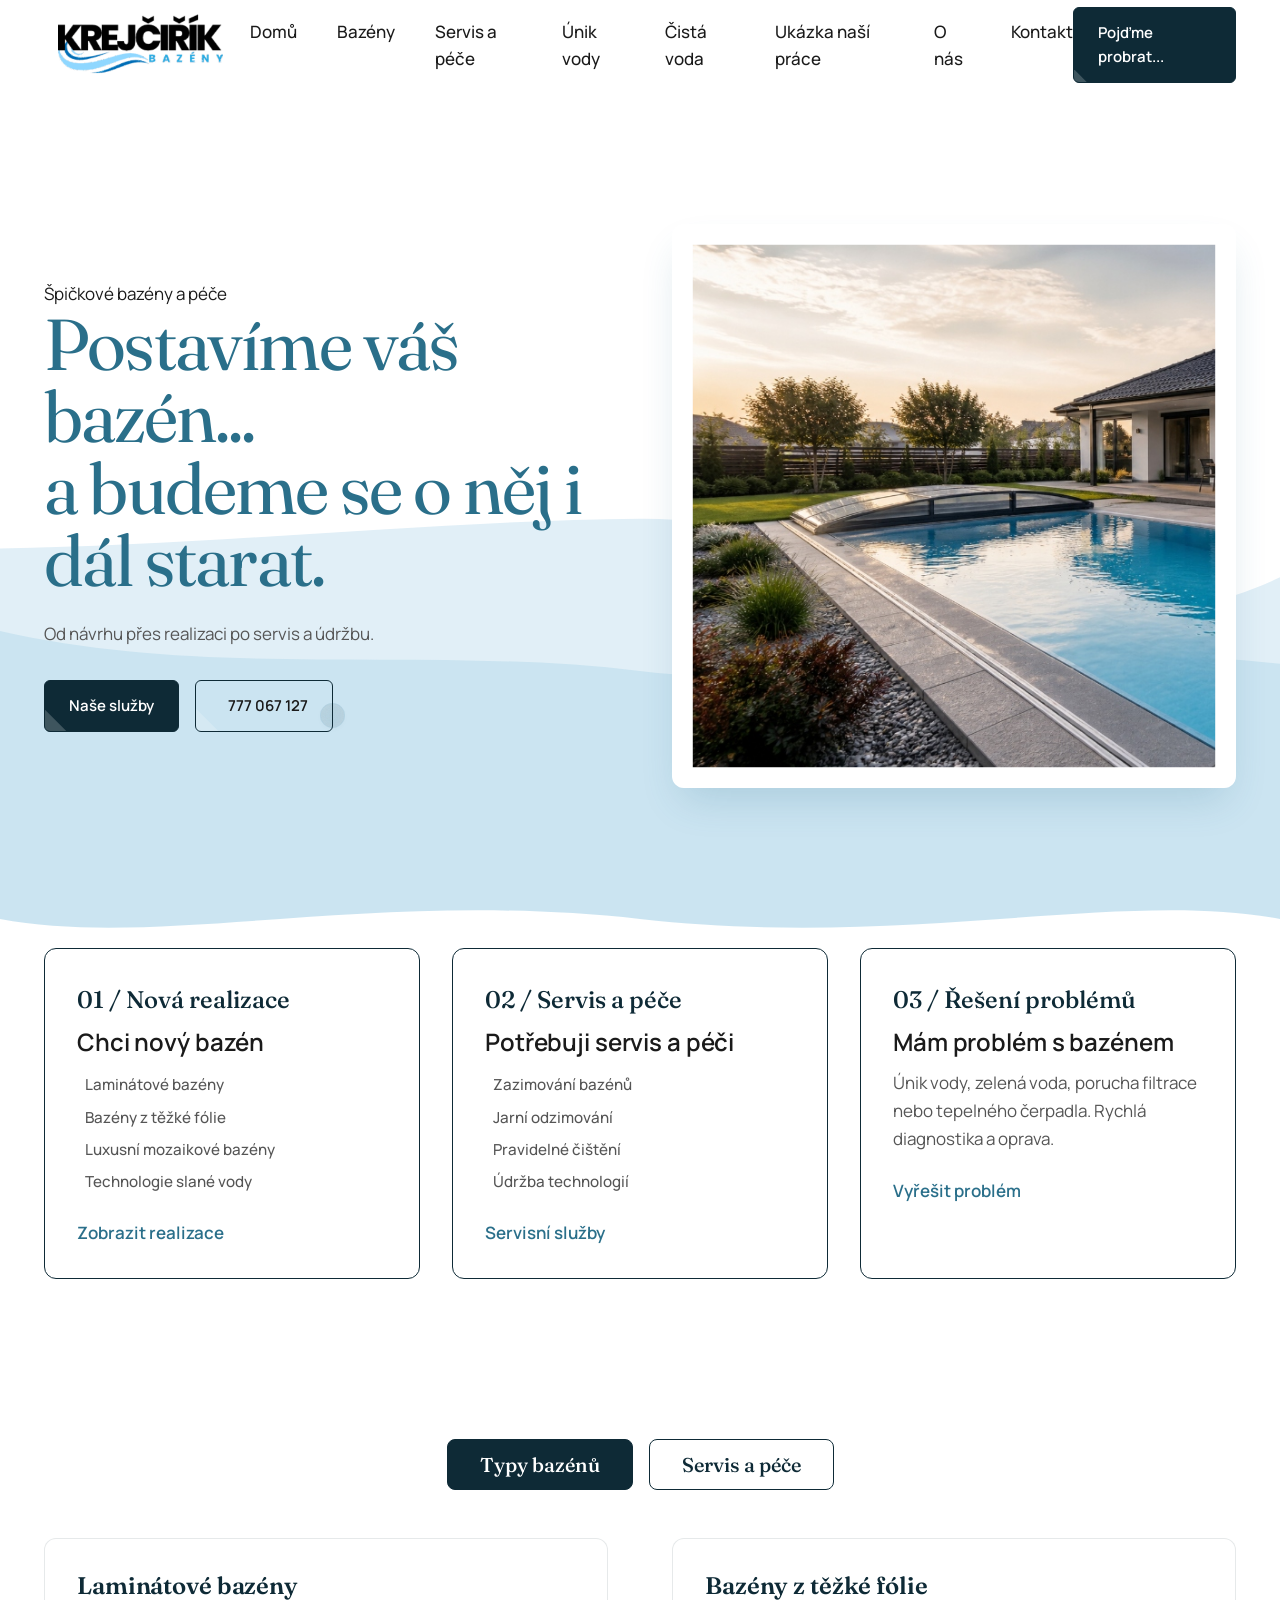
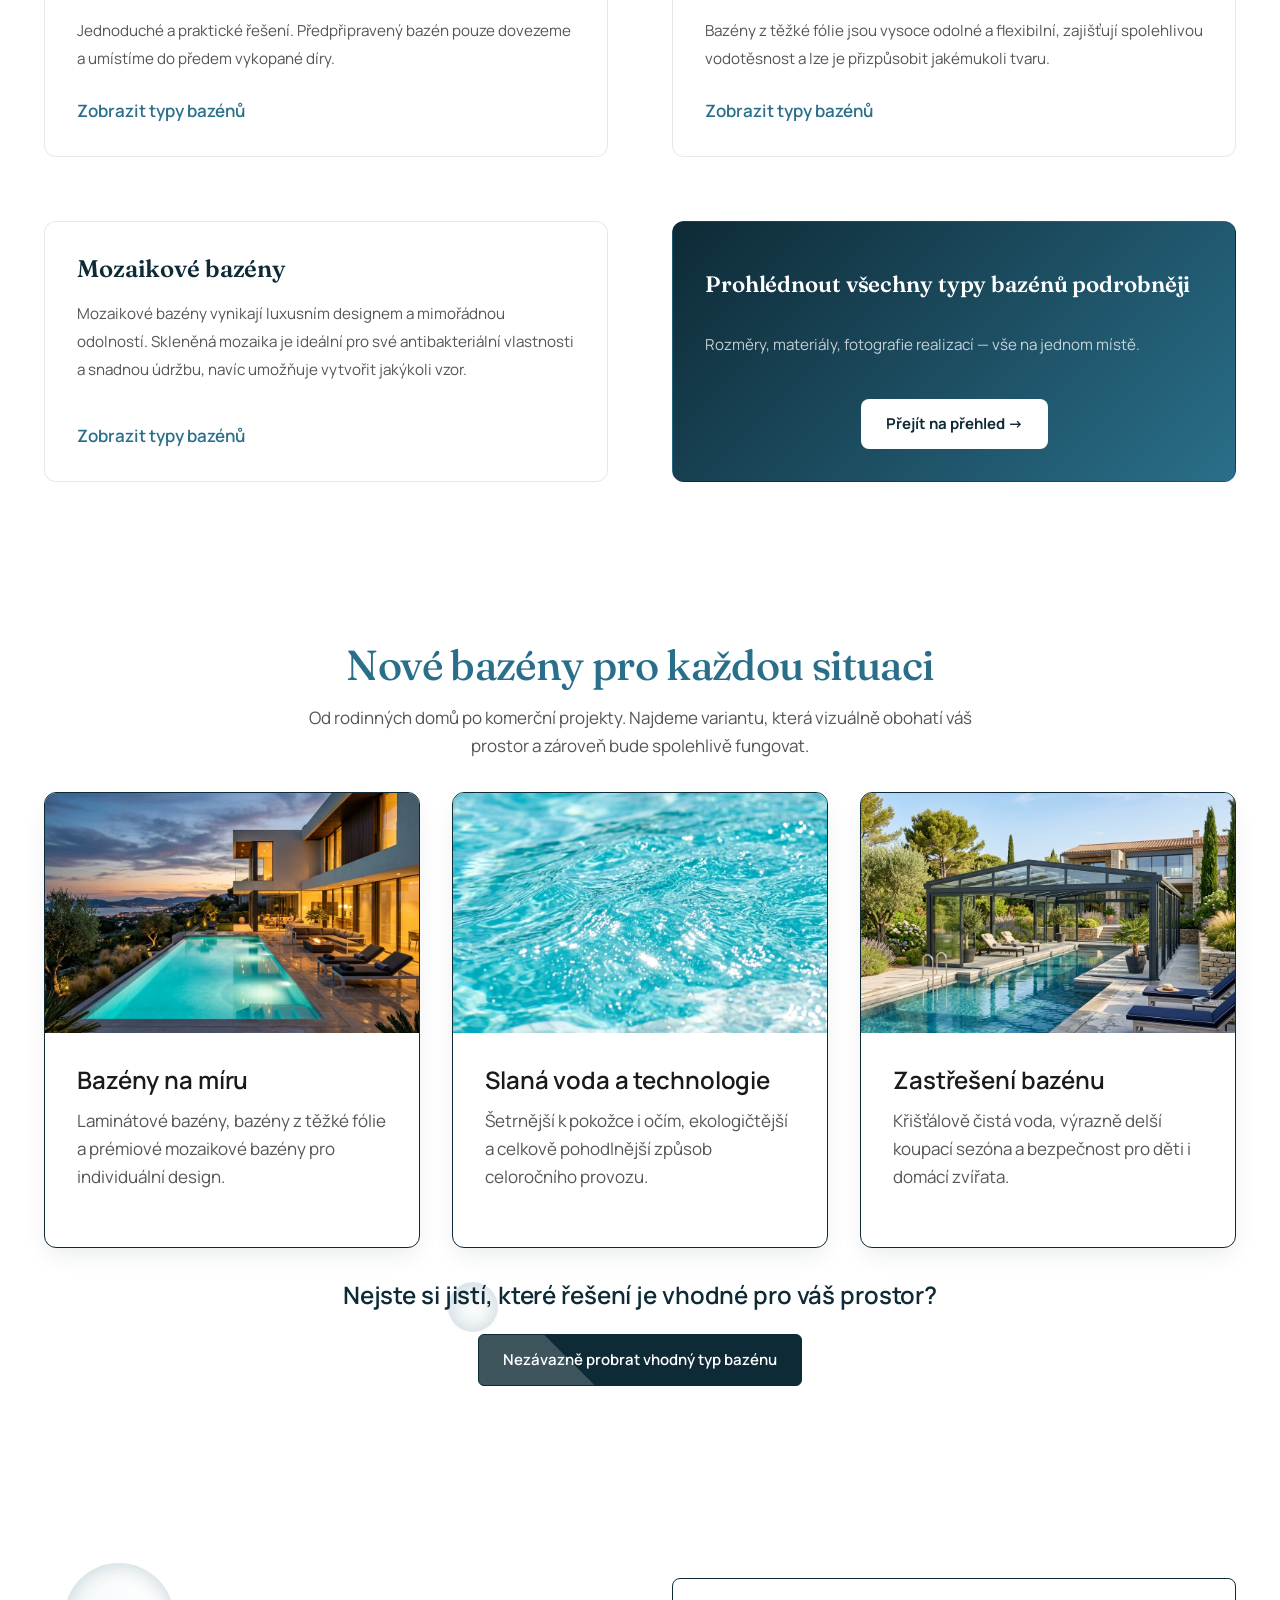
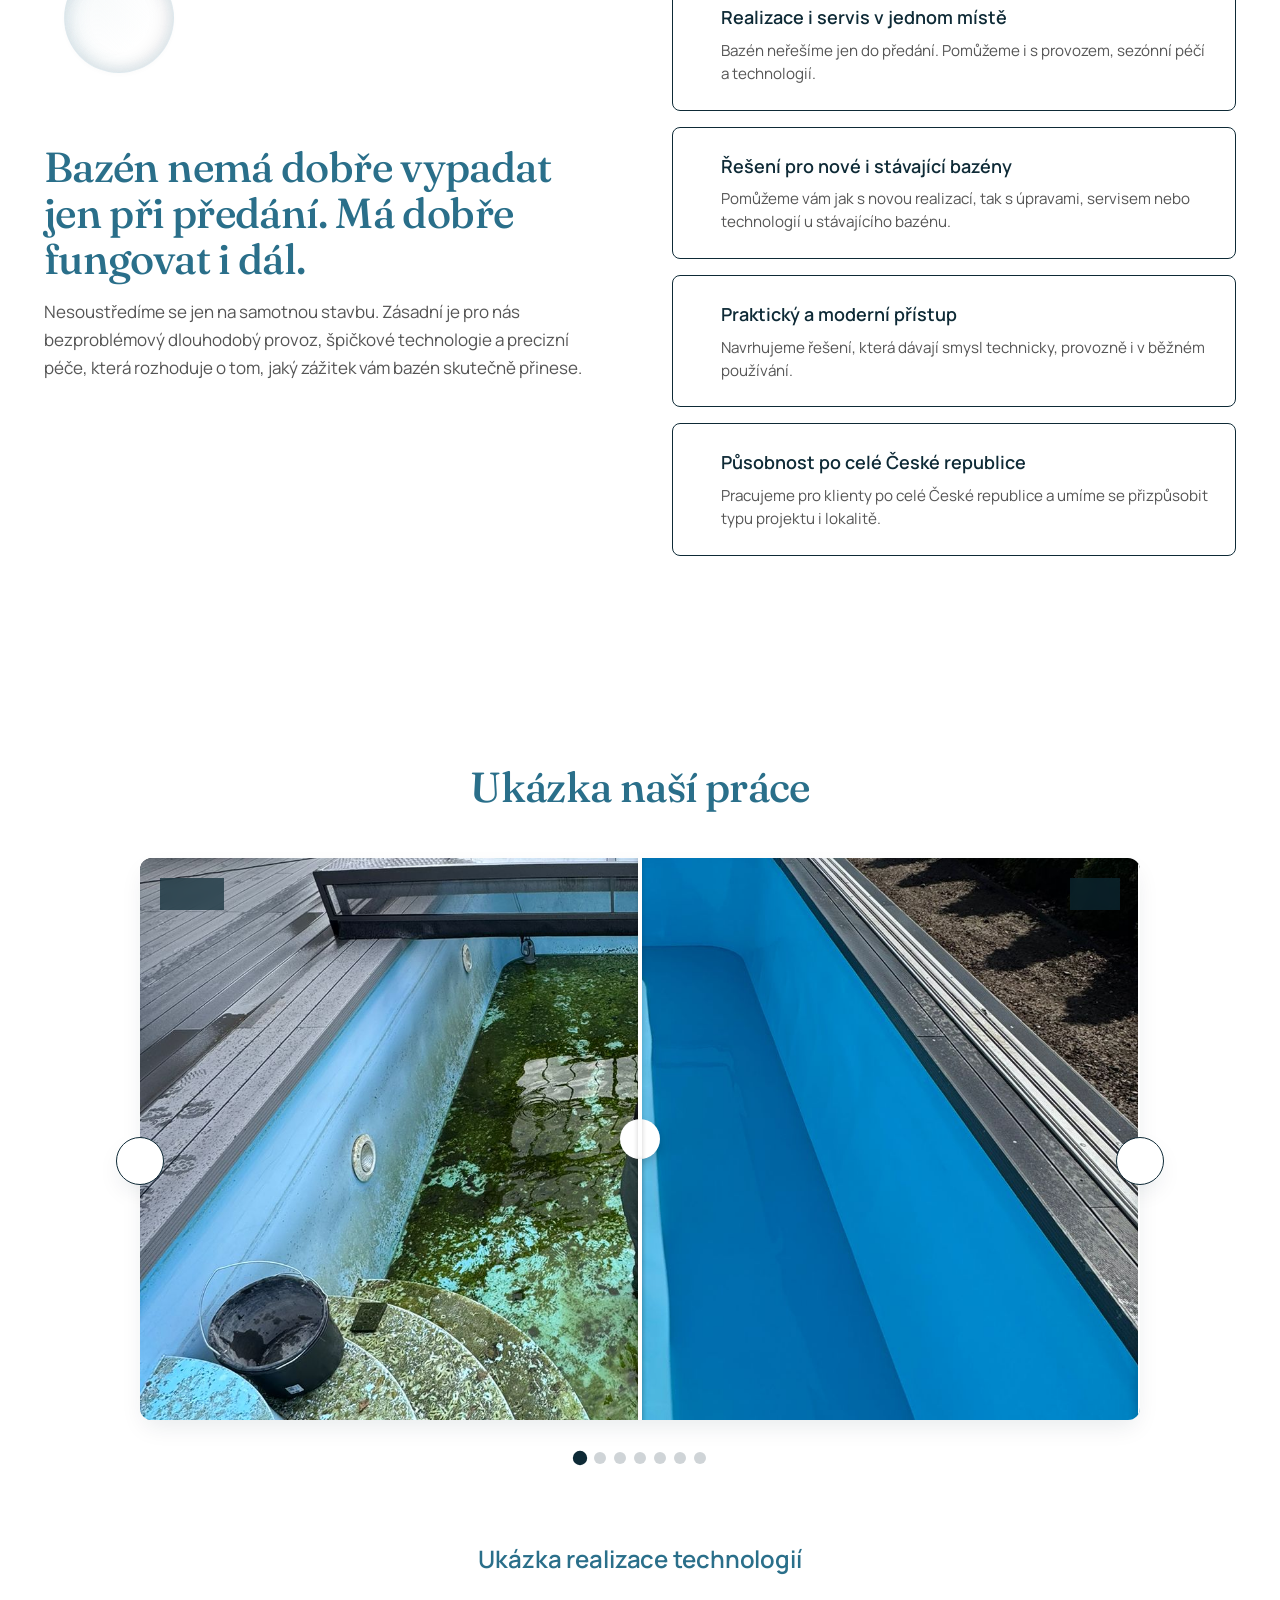
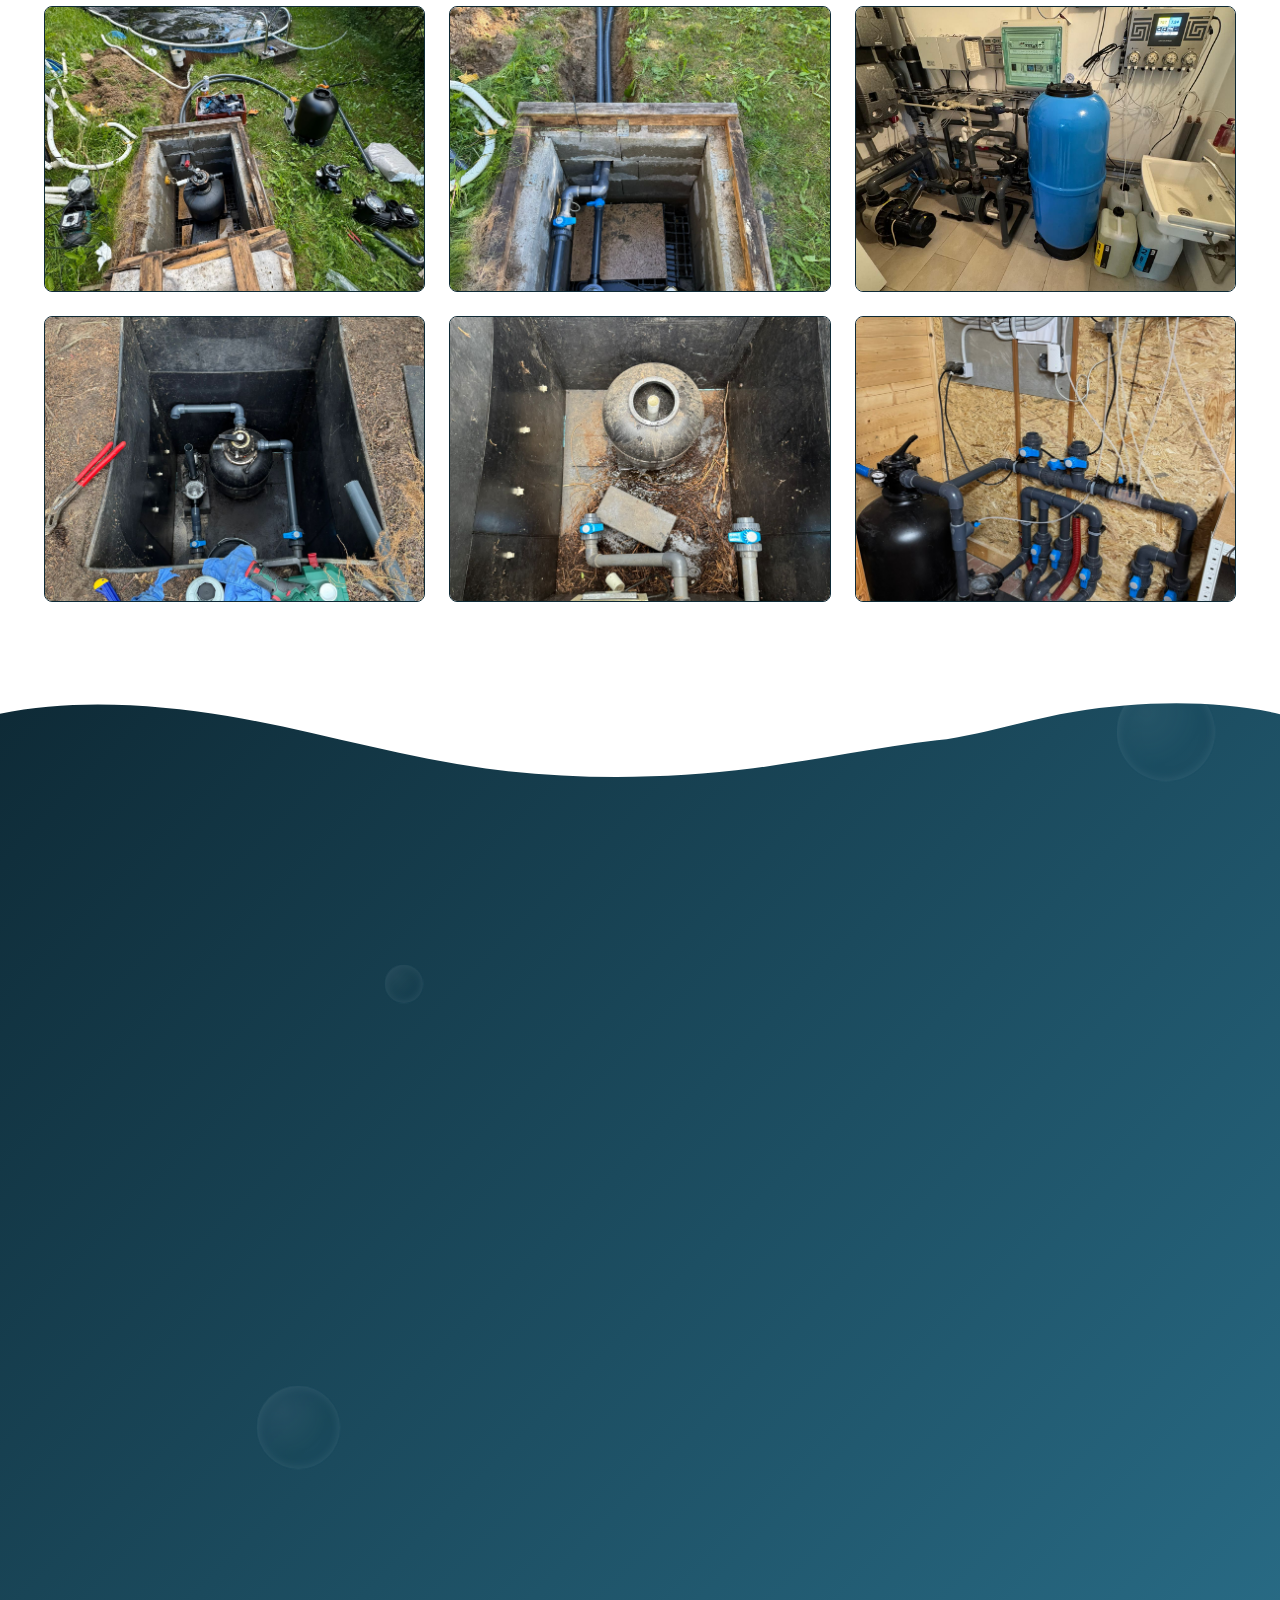
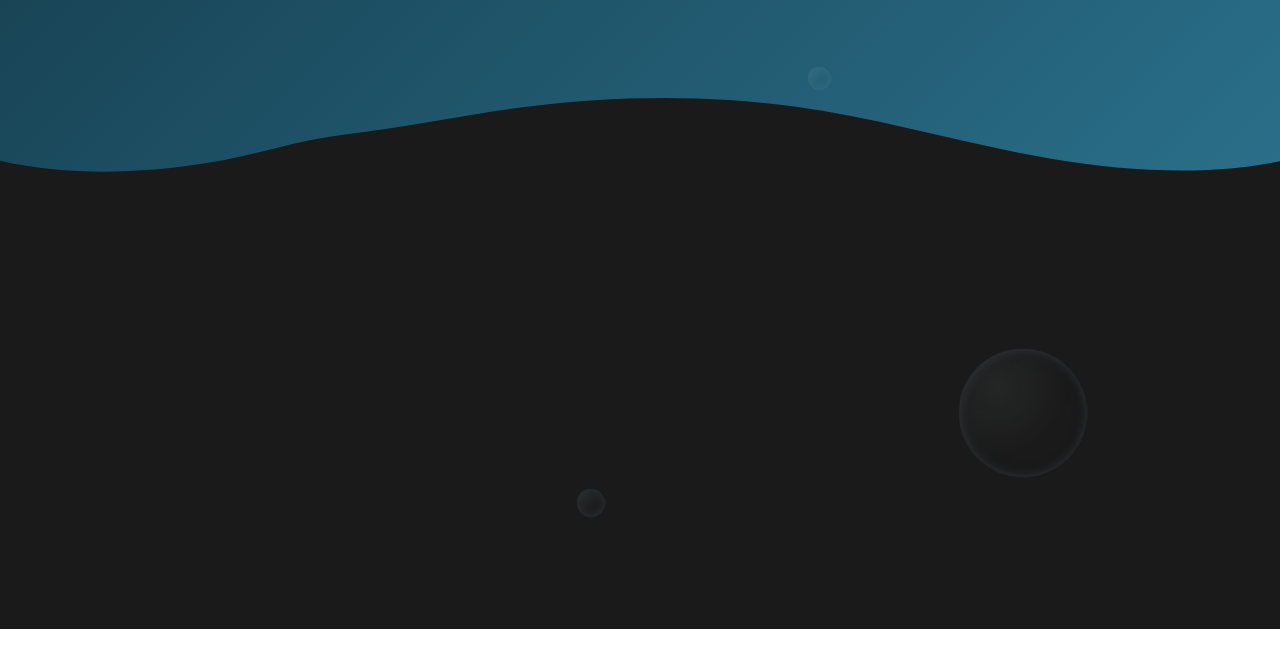
==== index.html @ 18301542 "Add unik-vody.html with hero, intro, benefits, steps, gallery+lightbox and CTA; link from nav" ====
<!DOCTYPE html>
<html lang="cs">
<head>
    <meta charset="UTF-8">
    <meta name="viewport" content="width=device-width, initial-scale=1.0">
    <title>Krejčiřík Bazény | Nové bazény a dlouhodobý servis po celé ČR</title>
    <meta name="description" content="Navrhujeme a realizujeme bazény na míru pro soukromé i komerční projekty. Zajišťujeme dlouhodobý servis, technologie a řešení problémů.">
    <!-- Google Fonts -->
    <link rel="preconnect" href="https://fonts.googleapis.com">
    <link rel="preconnect" href="https://fonts.gstatic.com" crossorigin>
    <link href="https://fonts.googleapis.com/css2?family=Fraunces:ital,opsz,wght@0,9..144,400;0,9..144,500;1,9..144,400&family=IBM+Plex+Mono:wght@400;500&family=Manrope:wght@400;500;600;700&display=swap" rel="stylesheet">
    <!-- Phosphor Icons -->
    <script src="https://unpkg.com/@phosphor-icons/web"></script>
    <!-- AOS Animation Library CSS -->
    <link href="https://unpkg.com/aos@2.3.1/dist/aos.css" rel="stylesheet">
    <!-- Custom CSS -->
    <link rel="stylesheet" href="style.css">
</head>
<body>

    <!-- Hlavička a navigace -->
    <header class="header glassmorphism" id="header">
        <div class="container header-inner">
            <a href="#domu" class="logo" style="display: flex; align-items: center;"><img src="images/logo.png" alt="Krejčiřík Bazény" style="height: 80px; width: auto; display: block;"></a>
            <nav class="nav">
                <a href="#domu">Domů</a>
                <a href="#sluzby" class="scroll-tab" data-target="tab-bazeny">Bazény</a>
                <a href="#sluzby" class="scroll-tab" data-target="tab-servis">Servis a péče</a>
                <a href="unik-vody.html">Únik vody</a>
                <a href="#cista-voda">Čistá voda</a>
                <a href="#realizace">Ukázka naší práce</a>
                <a href="o-nas.html">O nás</a>
                <a href="#kontakt-cta">Kontakt</a>
            </nav>
            <a href="#kontakt-cta" class="btn btn-primary">Pojďme probrat...</a>
        </div>
    </header>

    <!-- Blok 1: Hero sekce (Úvodní obrazovka) -->
    <section class="hero relative" id="domu">
        <svg class="hero-wave" viewBox="0 0 1440 320" preserveAspectRatio="none" aria-hidden="true" focusable="false">
            <path class="hero-wave-back" fill="var(--color-logo-dark)" opacity="0.12"
                d="M0,180 C240,220 480,140 720,170 C960,200 1200,250 1440,200 L1440,320 L0,320 Z">
                <animate attributeName="d" dur="11s" repeatCount="indefinite"
                    values="M0,180 C240,220 480,140 720,170 C960,200 1200,250 1440,200 L1440,320 L0,320 Z;
                            M0,190 C240,150 480,210 720,180 C960,150 1200,210 1440,190 L1440,320 L0,320 Z;
                            M0,180 C240,220 480,140 720,170 C960,200 1200,250 1440,200 L1440,320 L0,320 Z" />
            </path>
            <path class="hero-wave-front" fill="var(--color-logo-light)" opacity="0.20"
                d="M0,220 C240,180 480,260 720,230 C960,200 1200,240 1440,210 L1440,320 L0,320 Z">
                <animate attributeName="d" dur="8s" repeatCount="indefinite"
                    values="M0,220 C240,180 480,260 720,230 C960,200 1200,240 1440,210 L1440,320 L0,320 Z;
                            M0,210 C240,250 480,200 720,225 C960,250 1200,205 1440,230 L1440,320 L0,320 Z;
                            M0,220 C240,180 480,260 720,230 C960,200 1200,240 1440,210 L1440,320 L0,320 Z" />
            </path>
        </svg>
        <div class="container grid-2 align-center">
            <div class="hero-content z-10" data-aos="fade-right">
                <span class="eyebrow"><i class="ph ph-drop"></i> Špičkové bazény a péče</span>
                <h1 class="gradient-text">Postavíme váš bazén...<br>a budeme se o něj i dál starat.</h1>
                <p>Od návrhu přes realizaci po servis a údržbu.</p>
                <div class="hero-actions mt-4">
                    <a href="#bazeny" class="btn btn-primary shadow-lg">Naše služby</a>
                    <a href="tel:+420777067127" class="btn btn-outline"><i class="ph ph-phone"></i> 777 067 127</a>
                </div>
            </div>
            
            <div class="hero-image-wrapper z-10" data-aos="fade-left" data-aos-delay="200">
                <img src="images/hero_pool.jpg" alt="Luxusní bazén realizace" class="hero-img glass-card">
            </div>
        </div>
        <div class="wave-divider wave-hero-bottom">
          <svg xmlns="http://www.w3.org/2000/svg" viewBox="0 0 1200 80" preserveAspectRatio="none">
            <path d="M0,40 C150,80 350,0 600,40 C850,80 1050,0 1200,40 L1200,80 L0,80 Z" fill="white"/>
          </svg>
        </div>
    </section>

    <!-- Blok 2: Úvodní rozcestník (Služby na první pohled) -->
    <section class="quick-nav relative z-10" id="cista-voda">
        <div class="container grid-3 negative-margin">
            <!-- Karta 1 -->
            <div class="card glass-card" data-aos="fade-up" data-aos-delay="100">
                <div class="card-number-heading">01 / Nová realizace</div>
                <h3>Chci nový bazén</h3>
                <ul class="card-list">
                    <li><i class="ph ph-check"></i> Laminátové bazény</li>
                    <li><i class="ph ph-check"></i> Bazény z těžké fólie</li>
                    <li><i class="ph ph-check"></i> Luxusní mozaikové bazény</li>
                    <li><i class="ph ph-check"></i> Technologie slané vody</li>
                </ul>
                <a href="#bazeny" class="card-link">Zobrazit realizace <i class="ph ph-arrow-right"></i></a>
            </div>
            <!-- Karta 2 -->
            <div class="card glass-card" data-aos="fade-up" data-aos-delay="200">
                <div class="card-number-heading">02 / Servis a péče</div>
                <h3>Potřebuji servis a péči</h3>
                <ul class="card-list">
                    <li><i class="ph ph-check"></i> Zazimování bazénů</li>
                    <li><i class="ph ph-check"></i> Jarní odzimování</li>
                    <li><i class="ph ph-check"></i> Pravidelné čištění</li>
                    <li><i class="ph ph-check"></i> Údržba technologií</li>
                </ul>
                <a href="#servis" class="card-link">Servisní služby <i class="ph ph-arrow-right"></i></a>
            </div>
            <!-- Karta 3 -->
            <div class="card glass-card" data-aos="fade-up" data-aos-delay="300">
                <div class="card-number-heading">03 / Řešení problémů</div>
                <h3>Mám problém s bazénem</h3>
                <p>Únik vody, zelená voda, porucha filtrace nebo tepelného čerpadla. Rychlá diagnostika a oprava.</p>
                <a href="#kontakt" class="card-link">Vyřešit problém <i class="ph ph-arrow-right"></i></a>
            </div>
        </div>
    </section>

    <!-- Blok 2b: Detaily služeb (Tabs) -->
    <section class="service-details relative" id="sluzby" style="padding-top: 4rem; padding-bottom: 4rem; overflow: hidden;">
        <!-- Statické bubliny v pozadí -->
        <div class="static-bubble" style="top: 15%; right: 2%; width: 200px; height: 200px; z-index: 0; opacity: 0.7;"></div>
        <div class="static-bubble" style="top: 65%; left: 3%; width: 70px; height: 70px; z-index: 0;"></div>
        <div class="static-bubble" style="top: 85%; right: 12%; width: 45px; height: 45px; z-index: 0;"></div>
        
        <div class="container relative" data-aos="fade-up" style="z-index: 10;">
            <div class="tabs-header">
                <button class="tab-btn active" data-tab="tab-bazeny">Typy bazénů</button>
                <button class="tab-btn" data-tab="tab-servis">Servis a péče</button>
            </div>
            
            <div class="tabs-content">
                <!-- Tab: Typy bazénů -->
                <div class="tab-pane active" id="tab-bazeny">
                    <div class="grid-2">
                        <div class="detail-card glass-card">
                            <h3>Laminátové bazény</h3>
                            <p>Jednoduché a praktické řešení. Předpřipravený bazén pouze dovezeme a umístíme do předem vykopané díry.</p>
                            <a href="bazeny.html" class="card-link">Zobrazit typy bazénů <i class="ph ph-arrow-right"></i></a>
                        </div>
                        <div class="detail-card glass-card">
                            <h3>Bazény z těžké fólie</h3>
                            <p>Bazény z těžké fólie jsou vysoce odolné a flexibilní, zajišťují spolehlivou vodotěsnost a lze je přizpůsobit jakémukoli tvaru.</p>
                            <a href="bazeny.html" class="card-link">Zobrazit typy bazénů <i class="ph ph-arrow-right"></i></a>
                        </div>
                        <div class="detail-card glass-card">
                            <h3>Mozaikové bazény</h3>
                            <p>Mozaikové bazény vynikají luxusním designem a mimořádnou odolností. Skleněná mozaika je ideální pro své antibakteriální vlastnosti a snadnou údržbu, navíc umožňuje vytvořit jakýkoli vzor.</p>
                            <a href="bazeny.html" class="card-link">Zobrazit typy bazénů <i class="ph ph-arrow-right"></i></a>
                        </div>
                        <div class="detail-card glass-card pool-cta-card">
                            <i class="ph-fill ph-arrow-square-out"></i>
                            <h3>Prohlédnout všechny typy bazénů podrobněji</h3>
                            <p>Rozměry, materiály, fotografie realizací — vše na jednom místě.</p>
                            <a href="bazeny.html" class="btn btn-white">Přejít na přehled →</a>
                        </div>
                    </div>
                </div>

                <!-- Tab: Servis a péče -->
                <div class="tab-pane" id="tab-servis">
                    <div class="grid-2">
                        <div class="detail-card glass-card">
                            <h3>Zazimování</h3>
                            <p>Nabízíme kompletní zazimování vašeho bazénu, abyste se nemuseli obávat mrazivých měsíců. Postaráme se o správné ošetření vody, kontrolu a zabezpečení technologií i přípravu konstrukce na zimu.</p>
                            <a href="#kontakt-cta" class="card-link">Chci poradit s výběrem <i class="ph ph-arrow-right"></i></a>
                        </div>
                        <div class="detail-card glass-card">
                            <h3>Odzimování</h3>
                            <p>Zajistíme odborné odzimování bazénu pro hladký start nové sezony. Služba zahrnuje důkladné čištění, kontrolu technologií a jejich uvedení do provozu.</p>
                            <a href="#kontakt-cta" class="card-link">Chci poradit s výběrem <i class="ph ph-arrow-right"></i></a>
                        </div>
                        <div class="detail-card glass-card">
                            <h3>Čištění</h3>
                            <p>Díky naší službě čištění bazénu bude vaše voda vždy křišťálově čistá a hygienicky nezávadná. Zaměřujeme se na odstranění všech nečistot, péči o filtrační systém a pravidelnou kontrolu kvality vody.</p>
                            <a href="#kontakt-cta" class="card-link">Chci poradit s výběrem <i class="ph ph-arrow-right"></i></a>
                        </div>
                    </div>
                </div>
            </div>
        </div>
    </section>

    <!-- Blok 4: Nové realizace -->
    <section class="services bg-light relative" id="bazeny">
        <div class="container section-header text-center" data-aos="fade-up">
            <h2 class="gradient-text">Nové bazény pro každou situaci</h2>
            <p style="margin: 0 auto;">Od rodinných domů po komerční projekty. Najdeme variantu, která vizuálně obohatí váš prostor a zároveň bude spolehlivě fungovat.</p>
        </div>
        
        <div class="container grid-3 mt-4">
            <div class="card premium-card" data-aos="fade-up" data-aos-delay="100">
                <div class="card-img-box">
                    <img src="images/hero_pool.png" alt="Typy bazénů">
                    <div class="card-overlay"><i class="ph ph-magnifying-glass-plus"></i></div>
                </div>
                <div class="card-body">
                    <h3>Bazény na míru</h3>
                    <p>Laminátové bazény, bazény z těžké fólie a prémiové mozaikové bazény pro individuální design.</p>
                </div>
            </div>
            <div class="card premium-card" data-aos="fade-up" data-aos-delay="200">
                <div class="card-img-box">
                    <img src="images/crystal_water.png" alt="Slaná voda">
                    <div class="card-overlay"><i class="ph ph-drop"></i></div>
                </div>
                <div class="card-body">
                    <h3>Slaná voda a technologie</h3>
                    <p>Šetrnější k pokožce i očím, ekologičtější a celkově pohodlnější způsob celoročního provozu.</p>
                </div>
            </div>
            <div class="card premium-card" data-aos="fade-up" data-aos-delay="300">
                <div class="card-img-box">
                    <img src="images/pool_enclosure.png" alt="Zastřešení">
                    <div class="card-overlay"><i class="ph ph-house-line"></i></div>
                </div>
                <div class="card-body">
                    <h3>Zastřešení bazénu</h3>
                    <p>Křišťálově čistá voda, výrazně delší koupací sezóna a bezpečnost pro děti i domácí zvířata.</p>
                </div>
            </div>
        </div>
        <div class="container text-center mt-4" data-aos="fade-up">
            <h3 style="color: var(--color-deep-water); margin-bottom: 1.5rem;">Nejste si jistí, které řešení je vhodné pro váš prostor?</h3>
            <a href="#kontakt-cta" class="btn btn-primary">Nezávazně probrat vhodný typ bazénu</a>
        </div>
    </section>

    <!-- Blok 3: Proč právě Krejčiřík Bazény -->
    <section class="about-brief" id="o-nas">
        <div class="container grid-2 align-center">
            <div class="content-left" data-aos="fade-right">
                <h2 class="gradient-text">Bazén nemá dobře vypadat jen při předání. Má dobře fungovat i dál.</h2>
                <p>Nesoustředíme se jen na samotnou stavbu. Zásadní je pro nás bezproblémový dlouhodobý provoz, špičkové technologie a precizní péče, která rozhoduje o tom, jaký zážitek vám bazén skutečně přinese.</p>
            </div>
            <div class="content-right benefits-list" data-aos="fade-left">
                <div class="benefit-item glass-card hover-glow">
                    <div class="benefit-icon"><i class="ph ph-check-circle"></i></div>
                    <div class="benefit-text">
                        <span>Realizace i servis v jednom místě</span>
                        <p>Bazén neřešíme jen do předání. Pomůžeme i s provozem, sezónní péčí a technologií.</p>
                    </div>
                </div>
                <div class="benefit-item glass-card hover-glow">
                    <div class="benefit-icon"><i class="ph ph-arrows-merge"></i></div>
                    <div class="benefit-text">
                        <span>Řešení pro nové i stávající bazény</span>
                        <p>Pomůžeme vám jak s novou realizací, tak s úpravami, servisem nebo technologií u stávajícího bazénu.</p>
                    </div>
                </div>
                <div class="benefit-item glass-card hover-glow">
                    <div class="benefit-icon"><i class="ph ph-trend-up"></i></div>
                    <div class="benefit-text">
                        <span>Praktický a moderní přístup</span>
                        <p>Navrhujeme řešení, která dávají smysl technicky, provozně i v běžném používání.</p>
                    </div>
                </div>
                <div class="benefit-item glass-card hover-glow">
                    <div class="benefit-icon"><i class="ph ph-map-pin"></i></div>
                    <div class="benefit-text">
                        <span>Působnost po celé České republice</span>
                        <p>Pracujeme pro klienty po celé České republice a umíme se přizpůsobit typu projektu i lokalitě.</p>
                    </div>
                </div>
            </div>
        </div>
    </section>

    <!-- Blok 5: Portfolio a Realizace -->
    <section class="portfolio-showcase relative" id="realizace" style="padding: 6rem 0; background: var(--color-paper); z-index: 5;">
        <div class="container text-center" data-aos="fade-up">
            <h2 class="gradient-text" style="margin-bottom: 3rem;">Ukázka naší práce</h2>
            <div class="carousel-wrapper relative">
                <button class="carousel-btn prev-btn"><i class="ph ph-caret-left"></i></button>
                <button class="carousel-btn next-btn"><i class="ph ph-caret-right"></i></button>
                
                <div class="carousel-track-container" style="border-radius: var(--radius-xl); overflow: hidden; box-shadow: var(--shadow-md);">
                    <ul class="carousel-track">
                        <li class="carousel-slide current-slide">
                            <div class="before-after-wrapper">
                                <img src="images/bazen-01-po.jpeg" class="img-after" alt="Bazén Po realizaci">
                                <img src="images/bazen-01-pred.jpeg" class="img-before" alt="Bazén Před realizací">
                                <input type="range" min="0" max="100" value="50" class="slider-range">
                                <div class="slider-handle"><i class="ph ph-arrows-left-right"></i></div>
                                <div class="slider-labels"><span class="label-before">Před</span><span class="label-after">Po</span></div>
                            </div>
                        </li>
                        <li class="carousel-slide">
                            <div class="before-after-wrapper">
                                <img src="images/bazen-02-po.jpeg" class="img-after" alt="Bazén Po realizaci">
                                <img src="images/bazen-02-pred.jpeg" class="img-before" alt="Bazén Před realizací">
                                <input type="range" min="0" max="100" value="50" class="slider-range">
                                <div class="slider-handle"><i class="ph ph-arrows-left-right"></i></div>
                                <div class="slider-labels"><span class="label-before">Před</span><span class="label-after">Po</span></div>
                            </div>
                        </li>
                        <li class="carousel-slide">
                            <div class="before-after-wrapper">
                                <img src="images/bazen-03-po.jpeg" class="img-after" alt="Bazén Po realizaci">
                                <img src="images/bazen-03-pred.jpeg" class="img-before" alt="Bazén Před realizací">
                                <input type="range" min="0" max="100" value="50" class="slider-range">
                                <div class="slider-handle"><i class="ph ph-arrows-left-right"></i></div>
                                <div class="slider-labels"><span class="label-before">Před</span><span class="label-after">Po</span></div>
                            </div>
                        </li>
                        <li class="carousel-slide">
                            <div class="before-after-wrapper">
                                <img src="images/bazen-04-po.jpeg" class="img-after" alt="Bazén Po realizaci">
                                <img src="images/bazen-04-pred.jpeg" class="img-before" alt="Bazén Před realizací">
                                <input type="range" min="0" max="100" value="50" class="slider-range">
                                <div class="slider-handle"><i class="ph ph-arrows-left-right"></i></div>
                                <div class="slider-labels"><span class="label-before">Před</span><span class="label-after">Po</span></div>
                            </div>
                        </li>
                        <li class="carousel-slide">
                            <div class="before-after-wrapper">
                                <img src="images/bazen-05-po.jpeg" class="img-after" alt="Bazén Po realizaci">
                                <img src="images/bazen-05-pred.jpeg" class="img-before" alt="Bazén Před realizací">
                                <input type="range" min="0" max="100" value="50" class="slider-range">
                                <div class="slider-handle"><i class="ph ph-arrows-left-right"></i></div>
                                <div class="slider-labels"><span class="label-before">Před</span><span class="label-after">Po</span></div>
                            </div>
                        </li>
                        <li class="carousel-slide">
                            <div class="before-after-wrapper">
                                <img src="images/bazen-06-po.jpeg" class="img-after" alt="Bazén Po realizaci">
                                <img src="images/bazen-06-pred.jpeg" class="img-before" alt="Bazén Před realizací">
                                <input type="range" min="0" max="100" value="50" class="slider-range">
                                <div class="slider-handle"><i class="ph ph-arrows-left-right"></i></div>
                                <div class="slider-labels"><span class="label-before">Před</span><span class="label-after">Po</span></div>
                            </div>
                        </li>
                        <li class="carousel-slide">
                            <div class="before-after-wrapper">
                                <img src="images/bazen-07-po.jpeg" class="img-after" alt="Bazén Po realizaci">
                                <img src="images/bazen-07-pred.jpeg" class="img-before" alt="Bazén Před realizací">
                                <input type="range" min="0" max="100" value="50" class="slider-range">
                                <div class="slider-handle"><i class="ph ph-arrows-left-right"></i></div>
                                <div class="slider-labels"><span class="label-before">Před</span><span class="label-after">Po</span></div>
                            </div>
                        </li>
                    </ul>
                </div>
                <div class="carousel-nav mt-4">
                    <button class="carousel-indicator current-indicator"></button>
                    <button class="carousel-indicator"></button>
                    <button class="carousel-indicator"></button>
                    <button class="carousel-indicator"></button>
                    <button class="carousel-indicator"></button>
                    <button class="carousel-indicator"></button>
                    <button class="carousel-indicator"></button>
                </div>
            </div>
            </div>
            
            <!-- Grid galerie technologií -->
            <div class="container text-center mt-6" data-aos="fade-up" style="margin-top: 5rem;">
                <h3 class="gradient-text" style="margin-bottom: 2rem;">Ukázka realizace technologií</h3>
                <div class="grid-3" style="gap: 1.5rem;">
                    <div class="gallery-item glass-card" style="padding: 0; overflow: hidden; cursor: pointer; border-radius: var(--radius-lg);">
                        <img src="images/tech-01.jpeg" alt="Realizace 1">
                        <div class="gallery-overlay"><i class="ph ph-magnifying-glass-plus"></i></div>
                    </div>
                    <div class="gallery-item glass-card" style="padding: 0; overflow: hidden; cursor: pointer; border-radius: var(--radius-lg);">
                        <img src="images/tech-02.jpeg" alt="Realizace 2">
                        <div class="gallery-overlay"><i class="ph ph-magnifying-glass-plus"></i></div>
                    </div>
                    <div class="gallery-item glass-card" style="padding: 0; overflow: hidden; cursor: pointer; border-radius: var(--radius-lg);">
                        <img src="images/tech-03.jpeg" alt="Realizace 3">
                        <div class="gallery-overlay"><i class="ph ph-magnifying-glass-plus"></i></div>
                    </div>
                    <div class="gallery-item glass-card" style="padding: 0; overflow: hidden; cursor: pointer; border-radius: var(--radius-lg);">
                        <img src="images/tech-04.jpeg" alt="Realizace 4">
                        <div class="gallery-overlay"><i class="ph ph-magnifying-glass-plus"></i></div>
                    </div>
                    <div class="gallery-item glass-card" style="padding: 0; overflow: hidden; cursor: pointer; border-radius: var(--radius-lg);">
                        <img src="images/tech-05.jpeg" alt="Realizace 5">
                        <div class="gallery-overlay"><i class="ph ph-magnifying-glass-plus"></i></div>
                    </div>
                    <div class="gallery-item glass-card" style="padding: 0; overflow: hidden; cursor: pointer; border-radius: var(--radius-lg);">
                        <img src="images/tech-06.jpeg" alt="Realizace 6">
                        <div class="gallery-overlay"><i class="ph ph-magnifying-glass-plus"></i></div>
                    </div>
                </div>
            </div>
            
    </section>

    <!-- Zbytek bloků s glassmorphism a AOS. -->
    <section class="cta-section relative" id="kontakt-cta">
        <!-- Přelévání bílé shora dolů do modré CTA -->
        <div class="wave-divider wave-top">
            <svg data-name="Layer 1" xmlns="http://www.w3.org/2000/svg" viewBox="0 0 1200 120" preserveAspectRatio="none">
                <path d="M321.39,56.44c58-10.79,114.16-30.13,172-41.86,82.39-16.72,168.19-17.73,250.45-.39C823.78,31,906.67,72,985.66,92.83c70.05,18.48,146.53,26.09,214.34,3V120H0V95.8C59.71,118.08,130.83,115.54,192.5,99.5,236.4,88.16,280.45,64.04,321.39,56.44Z" class="shape-fill"></path>
            </svg>
        </div>
        
        <div class="container relative z-10" data-aos="zoom-in">
            <div class="grid-2 align-center">
                <div class="contact-details text-left">
                    <h2 style="color: white; margin-bottom: 1.5rem;">Rádi s vámi probereme váš projekt</h2>
                    <p style="color: white; font-size: 1.1rem; margin-bottom: 2rem; max-width: none;">Máte konkrétní představu, nebo teprve vybíráte? Napište nám nebo zavolejte. Rádi s vámi projdeme, jaký typ bazénu bude ve vašem případě dávat největší smysl.</p>
                    <div style="margin-bottom: 2rem;">
                        <p style="color: white; margin-bottom: 0.5rem; font-weight: 500; font-size: 1.1rem;"><i class="ph ph-phone" style="color: var(--color-fog); margin-right: 10px;"></i> 777 067 127</p>
                        <p style="color: white; margin-bottom: 0.5rem; font-weight: 500; font-size: 1.1rem;"><i class="ph ph-envelope" style="color: var(--color-fog); margin-right: 10px;"></i> info@krejcirikbazeny.cz</p>
                        <p style="color: white; margin-bottom: 0.5rem; font-weight: 500; font-size: 1.1rem;"><i class="ph ph-map-pin" style="color: var(--color-fog); margin-right: 10px;"></i> K Hrnčířům 216, 149 00 Praha 4, Šeberov</p>
                    </div>
                </div>
                <div class="contact-form">
                    <h3>Nezávazná poptávka bazénu</h3>
                    <form id="poolContactForm">
                        <div class="form-group">
                            <label for="name">Jméno a příjmení</label>
                            <input type="text" id="name" class="form-control" required>
                        </div>
                        <div class="grid-2" style="gap: 1.5rem;">
                            <div class="form-group">
                                <label for="email">E-mail</label>
                                <input type="email" id="email" class="form-control" required>
                            </div>
                            <div class="form-group">
                                <label for="phone">Telefon</label>
                                <input type="tel" id="phone" class="form-control">
                            </div>
                        </div>
                        <div class="form-group">
                            <label for="pool_type">O jaký typ bazénu máte zájem?</label>
                            <select id="pool_type" class="form-control">
                                <option value="Laminátový">Laminátové bazény</option>
                                <option value="Těžká fólie">Bazény z těžké fólie</option>
                                <option value="Mozaikový">Mozaikové bazény</option>
                                <option value="Nevím">Zatím vybírám / Nevím</option>
                            </select>
                        </div>
                        <div class="form-group">
                            <label for="priority">Co je pro vás při výběru důležité?</label>
                            <input type="text" id="priority" class="form-control">
                        </div>
                        <div class="form-group">
                            <label for="note">Poznámka</label>
                            <textarea id="note" class="form-control" placeholder="Např. rozměr, představa o tvaru, nová realizace / rekonstrukce, termín, doplňující dotaz"></textarea>
                        </div>
                        <button type="submit" class="btn btn-primary" style="width: 100%;">Odeslat nezávaznou poptávku</button>
                    </form>
                    <div id="formSuccessMessage" class="form-message mt-4">
                        <h4 style="color: var(--color-deep-water); margin-bottom: 0.5rem; font-size: 1.25rem;">Děkujeme, ozvali jste se nám. Vaši zprávu jsme přijali.</h4>
                        <p style="margin-bottom: 1rem; color: var(--color-deep-water);">Ozveme se vám co nejdříve.</p>
                        <p style="font-size: 0.95rem; color: var(--color-deep-water);">Pokud máte raději rychlejší domluvu, můžete nám rovnou zavolat na <strong>777 067 127</strong>.</p>
                    </div>
                </div>
            </div>
        </div>
        
        <!-- Přelévání barevných bloků - Vlna z modré do černé patičky -->
        <div class="wave-divider wave-bottom">
            <svg data-name="Layer 1" xmlns="http://www.w3.org/2000/svg" viewBox="0 0 1200 120" preserveAspectRatio="none">
                <path d="M321.39,56.44c58-10.79,114.16-30.13,172-41.86,82.39-16.72,168.19-17.73,250.45-.39C823.78,31,906.67,72,985.66,92.83c70.05,18.48,146.53,26.09,214.34,3V120H0V95.8C59.71,118.08,130.83,115.54,192.5,99.5,236.4,88.16,280.45,64.04,321.39,56.44Z" class="shape-fill-footer"></path>
            </svg>
        </div>
    </section>

    <!-- Statické fotorealistické bubliny po celém webu -->
    <div class="static-bubble" style="top: 4%; right: 20%; width: 30px; height: 30px;"></div>
    <div class="static-bubble" style="top: 7%; right: 8%; width: 60px; height: 60px;"></div>
    <div class="static-bubble" style="top: 10%; left: 25%; width: 25px; height: 25px;"></div>
    <div class="static-bubble" style="top: 15%; left: 85%; width: 90px; height: 90px;"></div>
    <div class="static-bubble" style="top: 20%; right: 30%; width: 40px; height: 40px;"></div>
    <div class="static-bubble" style="top: 25%; left: 15%; width: 150px; height: 150px;"></div>
    <div class="static-bubble" style="top: 28%; left: 45%; width: 20px; height: 20px;"></div>
    <div class="static-bubble" style="top: 32%; right: 5%; width: 35px; height: 35px;"></div>
    <div class="static-bubble" style="top: 38%; right: 12%; width: 80px; height: 80px;"></div>
    <div class="static-bubble" style="top: 41%; left: 35%; width: 50px; height: 50px;"></div>
    <div class="static-bubble" style="top: 45%; left: 5%; width: 110px; height: 110px;"></div>
    <div class="static-bubble" style="top: 48%; right: 40%; width: 25px; height: 25px;"></div>
    <div class="static-bubble" style="top: 52%; left: 60%; width: 45px; height: 45px;"></div>
    <div class="static-bubble" style="top: 58%; right: 25%; width: 70px; height: 70px;"></div>
    <div class="static-bubble" style="top: 61%; left: 20%; width: 30px; height: 30px;"></div>
    <div class="static-bubble" style="top: 65%; left: 12%; width: 140px; height: 140px;"></div>
    <div class="static-bubble" style="top: 68%; right: 10%; width: 20px; height: 20px;"></div>
    <div class="static-bubble" style="top: 72%; left: 50%; width: 35px; height: 35px;"></div>
    <div class="static-bubble" style="top: 78%; right: 5%; width: 100px; height: 100px; z-index: 0; opacity: 0.3;"></div>
    <div class="static-bubble" style="top: 82%; left: 30%; width: 40px; height: 40px; z-index: 0; opacity: 0.3;"></div>
    <div class="static-bubble" style="top: 88%; left: 20%; width: 85px; height: 85px; z-index: 0; opacity: 0.3;"></div>
    <div class="static-bubble" style="top: 92%; right: 35%; width: 25px; height: 25px; z-index: 0; opacity: 0.3;"></div>
    <div class="static-bubble" style="top: 96%; right: 15%; width: 130px; height: 130px; z-index: 0; opacity: 0.3;"></div>
    <div class="static-bubble" style="top: 98%; left: 45%; width: 30px; height: 30px; z-index: 0; opacity: 0.3;"></div>

    <!-- Patička -->
    <footer class="footer">
        <div class="container grid-3">
            <div data-aos="fade-up">
                <a href="#domu" class="footer-logo">
                  <img src="images/logo-bile.png"
                       alt="Krejčiřík Bazény"
                       style="height: 60px; width: auto;">
                </a>
                <p class="footer-claim mt-4">Prémiové realizace a profesionální péče o bazény po celé České republice.</p>
                <address class="footer-address">
                  <i class="ph ph-map-pin"></i>
                  K Hrnčířům 216, Praha 4 – Šeberov<br>
                  <a href="https://maps.google.com/?q=K+Hrnčířům+216,+Praha+4"
                     target="_blank"
                     rel="noopener noreferrer"
                     class="footer-map-link">
                    Zobrazit na mapě <i class="ph ph-arrow-square-out"></i>
                  </a>
                </address>
            </div>
            <div class="footer-nav" data-aos="fade-up" data-aos-delay="100">
                <a href="#bazeny">Nové bazény</a>
                <a href="#servis">Servis a péče</a>
                <a href="#realizace">Ukázky realizací</a>
                <a href="#kontakt">Kontaktujte nás</a>
            </div>
            <div class="footer-legal text-right" data-aos="fade-up" data-aos-delay="200">
                <div class="social-links">
                    <a href="#"><i class="ph ph-instagram-logo"></i></a>
                    <a href="#"><i class="ph ph-facebook-logo"></i></a>
                </div>
                <p>IČ: 76211843</p>
                <p>DIČ: 8502130054</p>
                <p>
                  <a href="tel:+420777067127" class="footer-contact-link">
                    777 067 127
                  </a>
                </p>
                <p>
                  <a href="mailto:info@krejcirikbazeny.cz" class="footer-contact-link">
                    info@krejcirikbazeny.cz
                  </a>
                </p>
                <p>&copy; 2026 Krejčiřík Bazény</p>
            </div>
        </div>
    </footer>

    <!-- Lightbox Modal pro fotogalerii -->
    <div id="lightbox" class="lightbox-modal">
        <span class="lightbox-close">&times;</span>
        <button class="lightbox-btn lightbox-prev"><i class="ph ph-caret-left"></i></button>
        <img class="lightbox-img" src="" alt="Zvětšený obrázek">
        <button class="lightbox-btn lightbox-next"><i class="ph ph-caret-right"></i></button>
    </div>

    <!-- Scripts -->
    <script src="https://unpkg.com/aos@2.3.1/dist/aos.js"></script>
    <script src="script.js"></script>
</body>
</html>
---- style.css ----
:root {
  
  --color-deep-water: #0E2A36;
  --color-pool: #2A6F8A;
  --color-fog: #DCE7EC;
  --color-paper: #FFFFFF;
  --color-ink: #1A1A1A;
  --color-thread: #E6E0D2;
  --color-logo-light: #74b7d7;
  --color-logo-dark: #0d7bbb;
  
  
  --primary: var(--color-pool);
  --primary-light: var(--color-fog);
  --primary-dark: var(--color-deep-water);
  --accent: var(--color-deep-water);
  
  --bg-color: var(--color-paper);
  --bg-gradient: var(--color-paper); 
  --bg-dark: var(--color-deep-water);
  
  --text-main: var(--color-ink);
  --text-muted: #555555;
  
  
  --font-heading: 'Fraunces', serif;
  --font-body: 'Manrope', sans-serif;
  --font-accent: 'IBM Plex Mono', monospace;
  
  
  --radius-xl: 12px;
  --radius-lg: 8px;
  --radius-md: 6px;
  
  --transition-fast: 0.2s cubic-bezier(0.4, 0, 0.2, 1);
  --transition: 0.4s cubic-bezier(0.16, 1, 0.3, 1);
  
  --shadow-sm: 0 4px 6px -1px rgba(0, 0, 0, 0.05);
  --shadow-md: 0 10px 25px -5px rgba(14, 42, 54, 0.1);
  --shadow-glow: 0 20px 40px -10px rgba(42, 111, 138, 0.2);
  --shadow-glow-primary: 0 4px 15px rgba(42, 111, 138, 0.3);
}

* { margin: 0; padding: 0; box-sizing: border-box; }

body {
  font-family: var(--font-body);
  color: var(--text-main);
  background-color: var(--bg-color);
  line-height: 1.6;
  overflow-x: hidden;
  position: relative;
  font-size: 17px;
}


h1, h2 { font-family: var(--font-heading); color: var(--text-main); }
h3 { font-family: var(--font-body); color: var(--text-main); letter-spacing: -0.005em; }

h1 { font-size: 72px; line-height: 72px; font-weight: 400; margin-bottom: 1.5rem; letter-spacing: -0.025em; }
h1 i, h1 em { font-style: italic; font-weight: 400; }
h2 { font-size: 42px; line-height: 46px; font-weight: 500; margin-bottom: 1rem; letter-spacing: -0.015em; }
h3 { font-size: 24px; line-height: 30px; font-weight: 600; margin-bottom: 0.75rem; }

p { 
  font-size: 17px; 
  line-height: 28px; 
  font-weight: 400; 
  color: var(--text-muted); 
  margin-bottom: 1.5rem; 
  max-width: 70ch; 
}

.gradient-text {
    
    color: var(--color-pool);
    display: inline-block;
}


.container { width: 100%; max-width: 1240px; margin: 0 auto; padding: 0 24px; position: relative; z-index: 2; }
section { padding: 6rem 0; }
.relative { position: relative; }
.z-10 { z-index: 10; }
.text-center { text-align: center; }
.text-right { text-align: right; }
.mt-4 { margin-top: 2rem; }


.grid-2 { display: grid; grid-template-columns: repeat(2, 1fr); gap: 4rem; }
.grid-3 { display: grid; grid-template-columns: repeat(3, 1fr); gap: 2rem; }
.align-center { align-items: center; }


.btn {
  display: inline-flex; align-items: center; justify-content: center; gap: 0.5rem;
  padding: 13px 24px; font-size: 15px; font-weight: 600; font-family: var(--font-body);
  border-radius: 6px; text-decoration: none; transition: var(--transition);
  cursor: pointer; border: 1px solid transparent; overflow: hidden; position: relative;
}
.btn::after {
  content: ''; position: absolute; top: -50%; left: -50%; width: 200%; height: 200%;
  background: rgba(255,255,255,0.2); transform: rotate(45deg) translateY(100%); transition: var(--transition);
}
.btn:hover::after { transform: rotate(45deg) translateY(-100%); }

.btn-primary { background: var(--color-deep-water); color: white; border: 1px solid var(--color-deep-water); }
.btn-primary:hover { transform: translateY(-2px); box-shadow: var(--shadow-glow-primary); }
.btn-glass { background: transparent; color: var(--color-ink); border: 1px solid var(--color-deep-water); }
.btn-glass:hover { background: var(--color-fog); transform: translateY(-2px); }
.btn-outline { border-color: var(--color-deep-water); color: var(--color-ink); }
.btn-outline:hover { background: var(--color-deep-water); border-color: var(--color-deep-water); color: white; }

.btn-light { background: white; color: var(--color-deep-water); }
.btn-outline-light { border-color: white; color: white; }




.header {
  position: fixed; top: 0; left: 0; width: 100%; z-index: 100; transition: var(--transition);
  border-bottom: 1px solid rgba(255,255,255,0.1);
}
.header.glassmorphism { background: rgba(255, 255, 255, 0.6); backdrop-filter: blur(16px); -webkit-backdrop-filter: blur(16px); }
.header-inner { display: flex; justify-content: space-between; align-items: center; height: 90px; }
.logo { font-size: 1.75rem; font-weight: 800; color: var(--bg-dark); text-decoration: none; }
.logo span { color: var(--primary); }
.nav { display: flex; gap: 2.5rem; }
.nav a { text-decoration: none; color: var(--text-main); font-weight: 500; transition: var(--transition-fast); }
.nav a:hover, .nav a.active { color: var(--primary); }


.hero { padding: 14rem 0 10rem; position: relative; background: var(--color-paper); overflow: hidden; }
.hero-wave { position: absolute; bottom: 0; left: 0; width: 100%; height: 100%; z-index: 0; pointer-events: none; }
.hero .hero-content, .hero .hero-image-wrapper { position: relative; z-index: 10; }
@media (prefers-reduced-motion: reduce) {
  .hero-wave animate { display: none; }
  .hero-wave path { animation: none !important; }
}
.hero-container { display: flex; justify-content: space-between; gap: 3rem; position: relative; z-index: 2; align-items: center; }
.hero-content { flex: 1; max-width: 550px; }

.hero-actions { display: flex; gap: 1rem; margin-top: 2rem; }
.link-problem { display: inline-flex; align-items: center; gap: 0.5rem; margin-top: 2rem; color: var(--text-muted); text-decoration: none; font-weight: 600; transition: var(--transition); }
.link-problem:hover { color: var(--color-pool); gap: 0.8rem; }


.hero-image-wrapper { flex: 1.3; position: relative; border-radius: var(--radius-xl); overflow: hidden; box-shadow: var(--shadow-glow); aspect-ratio: 1/1; }
.hero-img { width: 100%; height: 100%; object-fit: cover; object-position: left bottom; display: block; transform: scale(1.05); transition: transform 0.8s ease; }
.hero-image-wrapper:hover .hero-img { transform: scale(1); }


.wave-divider { position: absolute; width: 100%; left: 0; line-height: 0; z-index: 1; }
.wave-bottom { bottom: 0; }
.wave-top { top: 0; transform: rotate(180deg); }
.wave-divider svg { display: block; width: calc(100% + 1.3px); height: 80px; overflow: visible; }
.shape-line { fill: none; stroke: var(--color-deep-water); stroke-width: 2px; }
.shape-fill { fill: var(--color-paper); stroke: none; }
.shape-fill-footer { fill: var(--color-ink); stroke: none; }

.wave-hero-bottom {
  position: absolute;
  bottom: -1px;
  left: 0;
  width: 100%;
  line-height: 0;
  z-index: 5;
}

.wave-hero-bottom svg {
  display: block;
  width: 100%;
  height: 60px;
}


.negative-margin { margin-top: -6rem; }
.glass-card {
  background: white; border: 1px solid var(--color-deep-water);
  border-radius: var(--radius-xl); padding: 2rem; transition: var(--transition);
  position: relative; overflow: hidden;
}
.glass-card:hover { transform: translateY(-10px); box-shadow: var(--shadow-glow); background: rgba(255, 255, 255, 0.9); }
.card-number-heading {
  display: block;
  color: var(--color-deep-water);
  font-family: var(--font-heading);
  font-size: 1.5rem;
  font-weight: 500;
  margin-bottom: 0.5rem;
}

.card-link { display: inline-flex; align-items: center; gap: 0.5rem; margin-top: auto; color: var(--primary); font-weight: 600; text-decoration: none; transition: var(--transition-fast); }
.card-link:hover { gap: 0.8rem; }


.benefit-item { display: flex; align-items: flex-start; gap: 1.5rem; padding: 1.5rem; margin-bottom: 1rem; border-radius: var(--radius-lg); font-size: 1.125rem; font-weight: 600; }
.benefit-icon { font-size: 1.5rem; color: var(--primary); margin-top: 0.2rem; }
.benefit-text span { display: block; color: var(--color-deep-water); }
.benefit-text p { font-size: 0.95rem; font-weight: 400; color: var(--text-muted); margin-top: 0.5rem; margin-bottom: 0; line-height: 1.5; max-width: none; }


.card-list { list-style: none; padding: 0; margin: 1rem 0 1.5rem; }
.card-list li { display: flex; align-items: center; gap: 0.5rem; margin-bottom: 0.5rem; color: var(--text-muted); font-weight: 500; font-size: 0.95rem; }
.card-list li i { color: var(--primary); font-size: 1.1rem; }


.service-details { background: var(--color-paper); position: relative; z-index: 10; }
.tabs-header { display: flex; gap: 1rem; justify-content: center; margin-bottom: 3rem; flex-wrap: wrap; }
.tab-btn { background: white; border: 1px solid var(--color-deep-water); color: var(--color-deep-water); font-family: var(--font-heading); font-size: 1.25rem; padding: 0.75rem 2rem; border-radius: var(--radius-lg); cursor: pointer; transition: var(--transition); font-weight: 500; }
.tab-btn:hover { box-shadow: var(--shadow-glow); transform: translateY(-3px); }
.tab-btn.active { background: var(--color-deep-water); color: white; border-color: var(--color-deep-water); }

.tabs-content { position: relative; }
.tab-pane { display: none; opacity: 0; }
.tab-pane.active { display: block; opacity: 1; animation: fadeIn 0.4s ease forwards; }

.detail-card { padding: 2rem; border-radius: var(--radius-xl); background: white; border: 1px solid rgba(14, 42, 54, 0.1); display: flex; flex-direction: column; transition: var(--transition); }
.detail-card:hover { transform: translateY(-5px); box-shadow: var(--shadow-glow); }
.detail-card h3 { font-family: var(--font-heading); color: var(--color-deep-water); margin-bottom: 1rem; }
.detail-card p { flex-grow: 1; margin-bottom: 1.5rem; font-size: 0.95rem; }

@keyframes fadeIn { from { opacity: 0; transform: translateY(10px); } to { opacity: 1; transform: translateY(0); } }

@media (max-width: 768px) {
  .tabs-header { flex-direction: column; width: 100%; gap: 0.5rem; }
  .tab-btn { width: 100%; text-align: left; padding: 1rem 1.5rem; border-radius: var(--radius-md); }
}


.premium-card { background: white; border: 1px solid var(--color-deep-water); border-radius: var(--radius-xl); overflow: hidden; box-shadow: var(--shadow-md); transition: var(--transition); }
.premium-card:hover { transform: translateY(-10px); box-shadow: var(--shadow-glow); }
.card-img-box { position: relative; height: 240px; overflow: hidden; }
.card-img-box img { width: 100%; height: 100%; object-fit: cover; transition: transform 0.6s ease; }
.premium-card:hover .card-img-box img { transform: scale(1.1); }
.card-overlay { position: absolute; inset: 0; background: rgba(2, 132, 199, 0.4); display: flex; align-items: center; justify-content: center; opacity: 0; transition: var(--transition); color: white; font-size: 3rem; }
.premium-card:hover .card-overlay { opacity: 1; }
.card-body { padding: 2rem; }


.cta-section { background: linear-gradient(135deg, var(--primary-dark), var(--primary)); padding: 8rem 0; color: white; overflow: hidden; }
.cta-section h2, .cta-section p { color: white; }


.footer { background: var(--color-ink); color: white; padding: 5rem 0; border-top: none; }
.footer .logo { color: white; }
.social-links { display: flex; gap: 1rem; justify-content: flex-end; margin-bottom: 2rem; font-size: 1.5rem; }
.social-links a { color: #94a3b8; transition: var(--transition-fast); }
.social-links a:hover { color: white; transform: translateY(-3px); }
.footer-nav a { display: block; color: #cbd5e1; text-decoration: none; margin-bottom: 0.75rem; transition: var(--transition-fast); }
.footer-nav a:hover { color: var(--primary-light); padding-left: 5px; }

@media (max-width: 992px) {
  .grid-2, .grid-3 { grid-template-columns: 1fr; }
  .hero-container { flex-direction: column; }
  .negative-margin { margin-top: 2rem; }
}




.static-bubble {
  position: absolute;
  border-radius: 50%;
  background: radial-gradient(circle at 30% 30%, rgba(220, 231, 236, 0.2), transparent 60%);
  box-shadow: 
    inset 0 0 10px rgba(220, 231, 236, 0.4),
    inset 5px 0 20px rgba(42, 111, 138, 0.15),
    inset -5px 0 20px rgba(14, 42, 54, 0.1),
    0 2px 5px rgba(0, 0, 0, 0.02);
  border: 1px solid rgba(42, 111, 138, 0.15);
  backdrop-filter: blur(1px);
  -webkit-backdrop-filter: blur(1px);
  pointer-events: none;
  z-index: 0; 
}


.cursor-bubble {
  position: fixed;
  pointer-events: none;
  background: radial-gradient(circle at 30% 30%, rgba(220, 231, 236, 0.7), rgba(42, 111, 138, 0.2));
  border: 1px solid rgba(42, 111, 138, 0.4);
  border-radius: 50%;
  transform: translate(-50%, -50%) scale(0);
  z-index: 9998;
  animation: cursorFloat 1.5s cubic-bezier(0.16, 1, 0.3, 1) forwards;
}

@keyframes cursorFloat {
  0% { transform: translate(-50%, -50%) scale(0.5); opacity: 0.8; }
  100% { transform: translate(-50%, calc(-50% - 100px)) scale(1.5); opacity: 0; }
}


.btn-primary::before, .btn-glass::before {
  content: '';
  position: absolute;
  bottom: -50%;
  left: -50%;
  width: 200%;
  height: 200%;
  background-color: rgba(255, 255, 255, 0.15);
  border-radius: 40%; 
  z-index: -1;
  transform: translateY(100%) rotate(0deg);
  transition: transform 0.6s cubic-bezier(0.4, 0, 0.2, 1);
}
.btn-primary:hover::before, .btn-glass:hover::before {
  transform: translateY(-20%) rotate(180deg);
}

.btn::after { z-index: 1; }
.btn-primary span, .btn-primary i, .btn-glass span, .btn-glass i { z-index: 2; position: relative; }


.carousel-wrapper {
  position: relative;
  max-width: 1000px;
  margin: 0 auto;
}

.carousel-btn {
  position: absolute;
  top: 50%;
  transform: translateY(-50%);
  background: white;
  border: 1px solid var(--color-deep-water);
  color: var(--color-deep-water);
  width: 48px;
  height: 48px;
  border-radius: 50%;
  display: flex;
  align-items: center;
  justify-content: center;
  font-size: 1.5rem;
  cursor: pointer;
  z-index: 10;
  transition: var(--transition);
  box-shadow: var(--shadow-md);
}

.carousel-btn:hover {
  background: var(--color-deep-water);
  color: white;
  transform: translateY(-50%) scale(1.1);
}

.prev-btn { left: -24px; }
.next-btn { right: -24px; }

.carousel-track-container {
  overflow: hidden;
  border-radius: var(--radius-xl);
  box-shadow: var(--shadow-md);
  position: relative;
}

.carousel-track {
  display: flex;
  list-style: none;
  padding: 0;
  margin: 0;
  transition: transform 0.5s ease-in-out;
}

.carousel-slide {
  min-width: 100%;
  flex: 0 0 100%;
}

.before-after-wrapper {
  position: relative;
  width: 100%;
  aspect-ratio: 16/9;
  overflow: hidden;
}

.before-after-wrapper img {
  position: absolute;
  top: 0;
  left: 0;
  width: 100%;
  height: 100%;
  object-fit: cover;
  pointer-events: none;
}

.img-after {
  z-index: 1;
}

.img-before {
  z-index: 2;
  clip-path: inset(0 50% 0 0);
}

.slider-range {
  position: absolute;
  appearance: none;
  -webkit-appearance: none;
  width: 100%;
  height: 100%;
  background: transparent;
  outline: none;
  margin: 0;
  z-index: 4;
  cursor: ew-resize;
}

.slider-range::-webkit-slider-thumb {
  -webkit-appearance: none;
  appearance: none;
  width: 4px;
  height: 100vh;
  background: white;
  cursor: ew-resize;
  box-shadow: 0 0 10px rgba(0,0,0,0.3);
}

.slider-range::-moz-range-thumb {
  width: 4px;
  height: 100vh;
  background: white;
  cursor: ew-resize;
  border: none;
  box-shadow: 0 0 10px rgba(0,0,0,0.3);
}

.slider-handle {
  position: absolute;
  top: 50%;
  left: 50%;
  transform: translate(-50%, -50%);
  width: 40px;
  height: 40px;
  background: white;
  border-radius: 50%;
  display: flex;
  align-items: center;
  justify-content: center;
  color: var(--color-deep-water);
  z-index: 3;
  pointer-events: none;
  box-shadow: 0 4px 10px rgba(0,0,0,0.2);
  font-size: 1.2rem;
}

.slider-handle::before, .slider-handle::after {
  content: '';
  position: absolute;
  top: -5000px;
  bottom: 100%;
  left: 50%;
  width: 4px;
  height: 10000px;
  background: white;
  transform: translateX(-50%);
  box-shadow: 0 0 5px rgba(0,0,0,0.2);
}
.slider-handle::after {
  top: 100%;
  bottom: -5000px;
}


.slider-labels {
  position: absolute;
  top: 20px;
  left: 0;
  width: 100%;
  display: flex;
  justify-content: space-between;
  padding: 0 20px;
  z-index: 3;
  pointer-events: none;
}

.slider-labels span {
  background: rgba(14, 42, 54, 0.7);
  color: white;
  padding: 0.3rem 1rem;
  border-radius: var(--radius-md);
  font-weight: 500;
  font-size: 0.9rem;
  backdrop-filter: blur(4px);
}


.carousel-nav {
  display: flex;
  justify-content: center;
  gap: 0.5rem;
}

.carousel-indicator {
  width: 12px;
  height: 12px;
  border-radius: 50%;
  border: none;
  background: rgba(14, 42, 54, 0.2);
  cursor: pointer;
  transition: var(--transition);
}

.current-indicator {
  background: var(--color-deep-water);
  transform: scale(1.2);
}


.tech-gallery-grid {
  display: grid;
  grid-template-columns: repeat(3, 1fr);
  gap: 1.5rem;
}

.gallery-item {
  position: relative;
  aspect-ratio: 4/3;
  border-radius: var(--radius-xl);
  overflow: hidden;
  cursor: pointer;
}

.gallery-item img {
  width: 100%;
  height: 100%;
  object-fit: cover;
  transition: transform 0.6s ease;
}

.gallery-item:hover img {
  transform: scale(1.03);
}

.gallery-overlay {
  position: absolute;
  inset: 0;
  background: rgba(14, 42, 54, 0.4);
  display: flex;
  align-items: center;
  justify-content: center;
  opacity: 0;
  transition: opacity 0.3s ease;
  color: white;
  font-size: 2.5rem;
}

.gallery-item:hover .gallery-overlay {
  opacity: 1;
}


.lightbox-modal {
  position: fixed;
  inset: 0;
  background: rgba(14, 42, 54, 0.95);
  z-index: 9999;
  display: flex;
  align-items: center;
  justify-content: center;
  opacity: 0;
  pointer-events: none;
  transition: opacity 0.3s ease;
}

.lightbox-modal.active {
  opacity: 1;
  pointer-events: auto;
}

.lightbox-img {
  max-width: 90vw;
  max-height: 85vh;
  border-radius: var(--radius-md);
  box-shadow: var(--shadow-glow);
  object-fit: contain;
}

.lightbox-close, .lightbox-prev, .lightbox-next {
  position: absolute;
  background: transparent;
  border: none;
  color: white;
  font-size: 2.5rem;
  cursor: pointer;
  transition: var(--transition);
}

.lightbox-close:hover, .lightbox-prev:hover, .lightbox-next:hover {
  color: var(--primary);
  transform: scale(1.1);
}

.lightbox-close { top: 20px; right: 30px; font-size: 3rem; }
.lightbox-prev { left: 30px; top: 50%; transform: translateY(-50%); }
.lightbox-next { right: 30px; top: 50%; transform: translateY(-50%); }

@media (max-width: 992px) {
  .tech-gallery-grid { grid-template-columns: repeat(2, 1fr); }
  .carousel-btn { width: 40px; height: 40px; }
  .prev-btn { left: 10px; }
  .next-btn { right: 10px; }
}

@media (max-width: 768px) {
  .tech-gallery-grid { grid-template-columns: 1fr; }
  .before-after-wrapper { aspect-ratio: 4/3; }
}

/* Box výhod pro podstránky */
.benefits-box {
    background-color: var(--color-fog);
    border-radius: var(--radius-xl);
    padding: 2rem;
    margin-top: 2rem;
    margin-bottom: 3rem;
}
.benefits-box h3 {
    color: var(--color-deep-water);
    margin-bottom: 1rem;
}
.benefits-box ul {
    list-style: none;
    padding: 0;
}
.benefits-box ul li {
    position: relative;
    padding-left: 1.5rem;
    margin-bottom: 0.5rem;
}
.benefits-box ul li::before {
    content: '•';
    color: var(--color-pool);
    font-size: 1.5rem;
    position: absolute;
    left: 0;
    top: -0.2rem;
}

/* Styly kontaktního formuláře */
.contact-form {
    background: white;
    padding: 3rem;
    border-radius: var(--radius-xl);
    box-shadow: var(--shadow-xl);
    text-align: left;
    color: var(--color-ink);
}
.contact-form h3 {
    margin-bottom: 1.5rem;
    color: var(--color-deep-water);
}
.form-group {
    margin-bottom: 1.5rem;
}
.form-group label {
    display: block;
    margin-bottom: 0.5rem;
    font-weight: 500;
    color: var(--color-deep-water);
}
.form-control {
    width: 100%;
    padding: 0.8rem 1rem;
    border: 1px solid rgba(14, 42, 54, 0.2);
    border-radius: var(--radius-md);
    font-family: var(--font-body);
    font-size: 1rem;
    transition: var(--transition-fast);
}
.form-control:focus {
    outline: none;
    border-color: var(--primary);
    box-shadow: 0 0 0 3px rgba(42, 111, 138, 0.2);
}
textarea.form-control {
    resize: vertical;
    min-height: 120px;
}
.form-message {
    display: none;
    background: var(--color-fog);
    padding: 2rem;
    border-radius: var(--radius-md);
    text-align: center;
    color: var(--color-deep-water);
}
.form-message.success {
    display: block;
}
.contact-details h3 {
    color: white;
    margin-bottom: 1rem;
}
.contact-details p {
    color: white;
    margin-bottom: 1rem;
}



@media (max-width: 768px) {
  .hero h1 br {
    display: none;
  }
}

.footer-map {
  margin-top: 1.5rem;
  border-radius: var(--radius-md);
  overflow: hidden;
  opacity: 0.85;
}

.footer-map:hover {
  opacity: 1;
  transition: opacity 0.3s ease;
}

.footer-address {
  margin-top: 1.25rem;
  font-style: normal;
  font-size: 0.9rem;
  color: rgba(255, 255, 255, 0.65);
  line-height: 1.7;
}

.footer-address .ph-map-pin {
  margin-right: 0.4rem;
  color: var(--color-logo-light);
}

.footer-map-link {
  display: inline-flex;
  align-items: center;
  gap: 0.3rem;
  margin-top: 0.4rem;
  color: var(--color-logo-light);
  text-decoration: none;
  font-size: 0.85rem;
  transition: opacity 0.2s ease;
}

.footer-map-link:hover {
  opacity: 0.75;
}

.footer-logo {
  display: inline-block;
  margin-bottom: 0.5rem;
  opacity: 0.9;
  transition: opacity 0.2s ease;
}

.footer-logo:hover {
  opacity: 1;
}

.footer-contact-link {
  color: rgba(255, 255, 255, 0.65);
  text-decoration: none;
  transition: color 0.2s ease;
}

.footer-contact-link:hover {
  color: var(--color-logo-light);
}

.cta-steps {
  display: flex;
  align-items: center;
  justify-content: center;
  gap: 1.5rem;
  margin-bottom: 2rem;
}
.cta-step {
  display: flex;
  flex-direction: column;
  align-items: center;
  gap: 0.4rem;
  background: rgba(255,255,255,0.08);
  border: 1px solid rgba(255,255,255,0.15);
  border-radius: var(--radius-lg);
  padding: 1.25rem 1.75rem;
  color: white;
  min-width: 180px;
}
.cta-step i {
  font-size: 1.75rem;
  color: var(--color-logo-light);
}
.cta-step-number {
  font-family: 'IBM Plex Mono', monospace;
  font-size: 0.7rem;
  opacity: 0.6;
  letter-spacing: 0.05em;
}
.cta-step-text {
  font-size: 0.95rem;
  font-weight: 600;
  text-align: center;
}
.cta-step-arrow {
  font-size: 1.5rem;
  color: var(--color-logo-light);
  opacity: 0.7;
}

.pool-cta-card {
  background: linear-gradient(135deg, var(--color-deep-water), var(--color-pool)) !important;
  color: white;
  display: flex;
  flex-direction: column;
  justify-content: center;
  gap: 1rem;
}
.pool-cta-card i {
  font-size: 2.5rem;
  color: var(--color-logo-light);
}
.pool-cta-card h3 {
  color: white;
  font-size: 1.4rem;
  line-height: 1.3;
}
.pool-cta-card p {
  color: rgba(255,255,255,0.75);
  font-size: 0.95rem;
}
.btn-white {
  display: inline-block;
  margin-top: auto;
  padding: 0.75rem 1.5rem;
  background: white;
  color: var(--color-deep-water);
  border-radius: var(--radius-lg);
  font-weight: 700;
  text-decoration: none;
  width: fit-content;
}
.btn-white:hover {
  background: var(--color-fog);
}
.pool-cta-card .btn-white {
  align-self: center;
}

.pool-alternating-section {
  padding: var(--section-padding, 4rem 0);
}
.pool-alt-block {
  background: white;
  border-radius: var(--radius-lg);
  border: 1px solid rgba(13, 123, 187, 0.15);
  padding: 2.5rem;
  margin-bottom: 2rem;
  box-shadow: 0 2px 16px rgba(13, 123, 187, 0.07);
}
.pool-alt-block:last-child {
  margin-bottom: 0;
}
.pool-alt-top {
  display: flex;
  align-items: center;
  gap: 3rem;
  margin-bottom: 2rem;
}
.pool-alt-block--reverse .pool-alt-top {
  flex-direction: row-reverse;
}
.pool-alt-bottom {
  padding: 0 0.5rem;
}
.pool-alt-photo {
  width: 45%;
  flex-shrink: 0;
  align-self: center;
  border-radius: var(--radius-lg);
  overflow: hidden;
  min-height: 0;
  background: var(--color-fog);
  display: flex;
  align-items: center;
  justify-content: center;
}
.pool-alt-photo img {
  width: 100%;
  height: auto;
  object-fit: cover;
  display: block;
}
.pool-alt-photo--placeholder::after {
  content: 'Foto bude doplněno';
  font-family: 'IBM Plex Mono', monospace;
  font-size: 0.8rem;
  color: var(--color-pool);
  opacity: 0.6;
}
.pool-alt-content {
  flex: 1;
  display: flex;
  flex-direction: column;
  gap: 0.75rem;
}
.pool-alt-content h3 {
  margin: 0;
  font-size: 1.6rem;
  color: var(--color-deep-water);
}
.pool-alt-claim {
  font-size: 1rem;
  color: var(--color-pool);
  font-weight: 600;
  margin: 0;
}
.pool-alt-tags {
  display: flex;
  flex-wrap: wrap;
  gap: 0.5rem;
  margin-bottom: 0.5rem;
}
.pool-alt-tag {
  font-family: 'IBM Plex Mono', monospace;
  font-size: 0.75rem;
  padding: 0.3rem 0.75rem;
  border-radius: 20px;
  background: var(--color-fog);
  color: var(--color-pool);
  border: 1px solid rgba(13, 123, 187, 0.2);
}
.pool-alt-body {
  margin-top: 0.5rem;
}
@media (max-width: 768px) {
  .pool-alt-top {
    flex-direction: column !important;
  }
  .pool-alt-photo {
    width: 100%;
  }
}

.pool-advantages-item {
  opacity: 0;
  transform: translateY(8px);
  transition: opacity 0.4s ease, transform 0.4s ease;
}
.pool-advantages-item.visible {
  opacity: 1;
  transform: translateY(0);
}
.pool-advantages-item:first-child {
  opacity: 1;
  transform: translateY(0);
}

.gallery-section {
  padding: var(--section-padding, 4rem 0);
}
.gallery-grid {
  display: grid;
  grid-template-columns: repeat(3, 1fr);
  gap: 1rem;
  margin-top: 2.5rem;
}
.gallery-item {
  border-radius: var(--radius-lg);
  overflow: hidden;
  display: block;
  aspect-ratio: 4/3;
  cursor: zoom-in;
}
.gallery-item img {
  width: 100%;
  height: 100%;
  object-fit: cover;
  display: block;
  transition: transform 0.3s ease;
}
.gallery-item:hover img {
  transform: scale(1.04);
}
.lightbox {
  display: none;
  position: fixed;
  inset: 0;
  background: rgba(0,0,0,0.92);
  z-index: 9999;
  align-items: center;
  justify-content: center;
}
.lightbox.active {
  display: flex;
}
.lightbox img {
  max-width: 90vw;
  max-height: 85vh;
  object-fit: contain;
  border-radius: var(--radius-lg);
}
.lightbox-close,
.lightbox-prev,
.lightbox-next {
  position: fixed;
  background: rgba(255,255,255,0.1);
  border: 1px solid rgba(255,255,255,0.2);
  color: white;
  border-radius: 50%;
  width: 48px;
  height: 48px;
  display: flex;
  align-items: center;
  justify-content: center;
  cursor: pointer;
  font-size: 1.25rem;
  transition: background 0.2s;
}
.lightbox-close:hover,
.lightbox-prev:hover,
.lightbox-next:hover {
  background: rgba(255,255,255,0.25);
}
.lightbox-close { top: 1.5rem; right: 1.5rem; }
.lightbox-prev { left: 1.5rem; top: 50%; transform: translateY(-50%); }
.lightbox-next { right: 1.5rem; top: 50%; transform: translateY(-50%); }
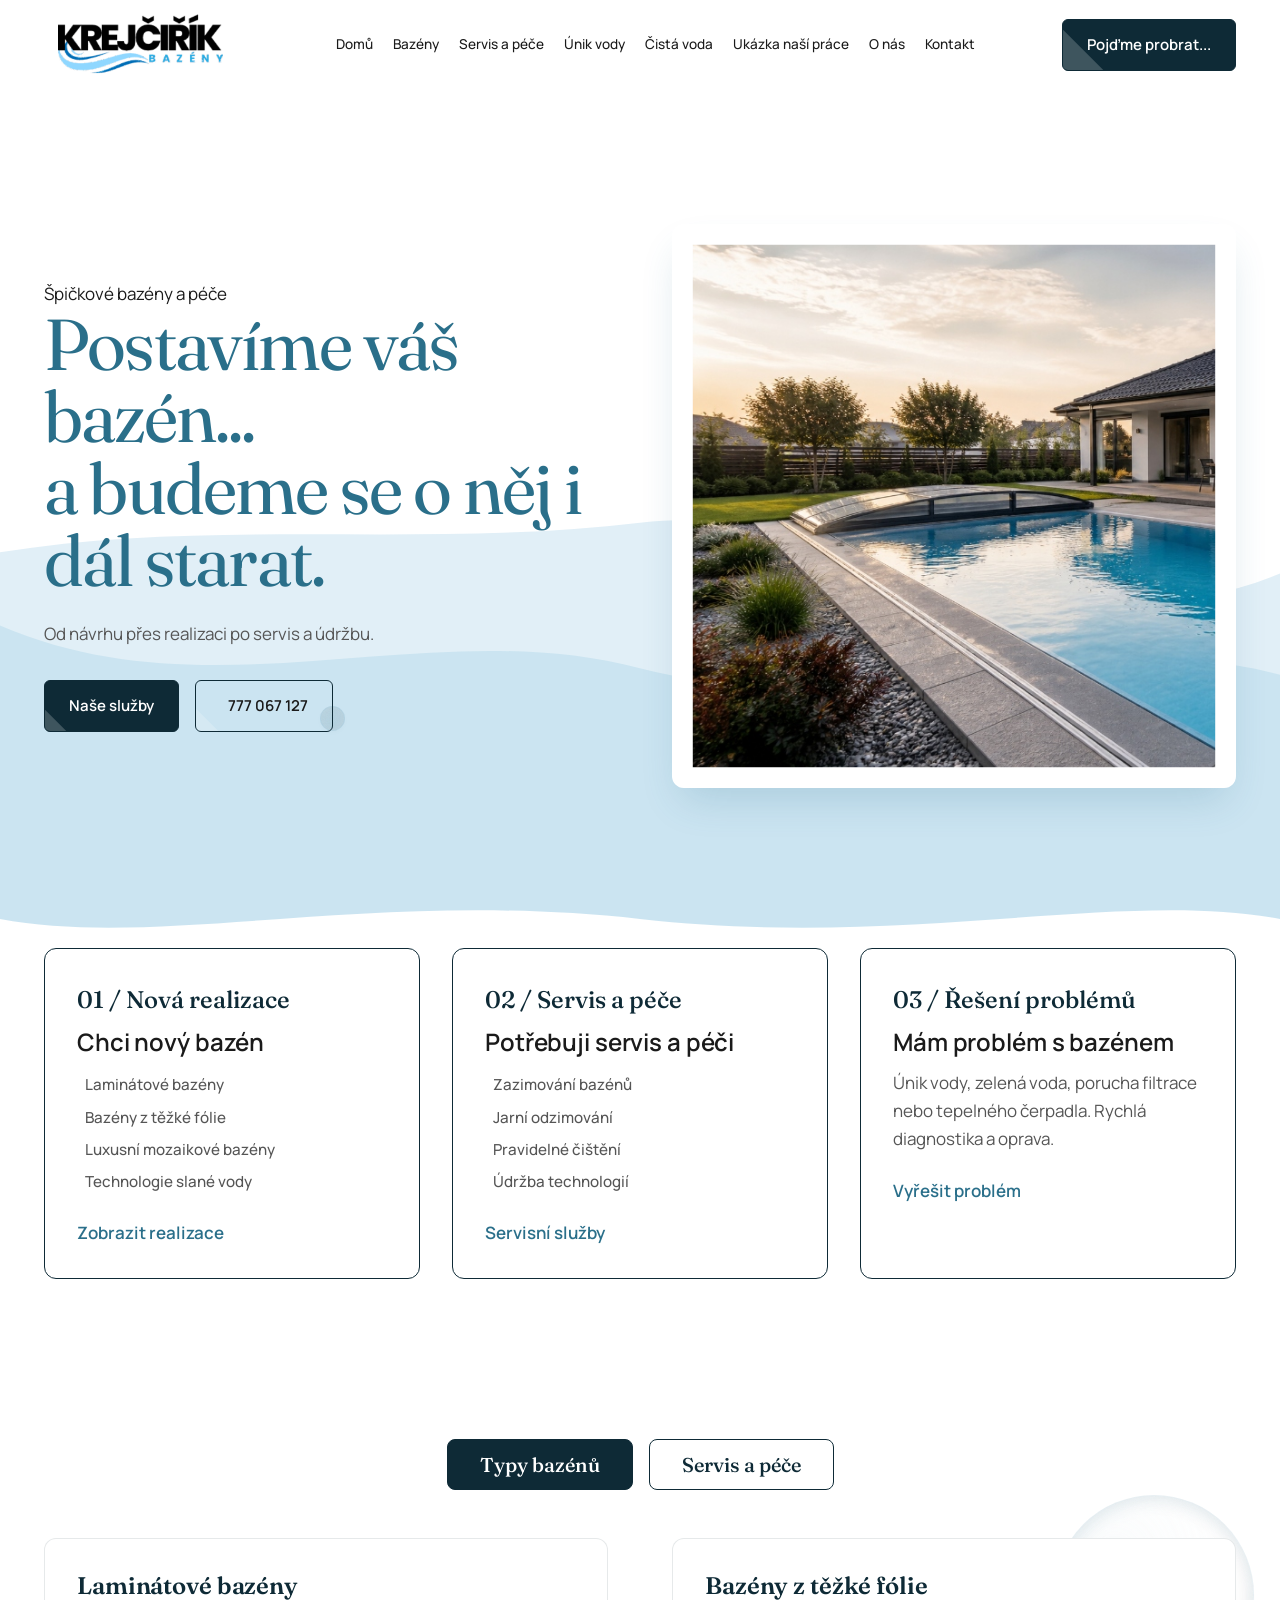
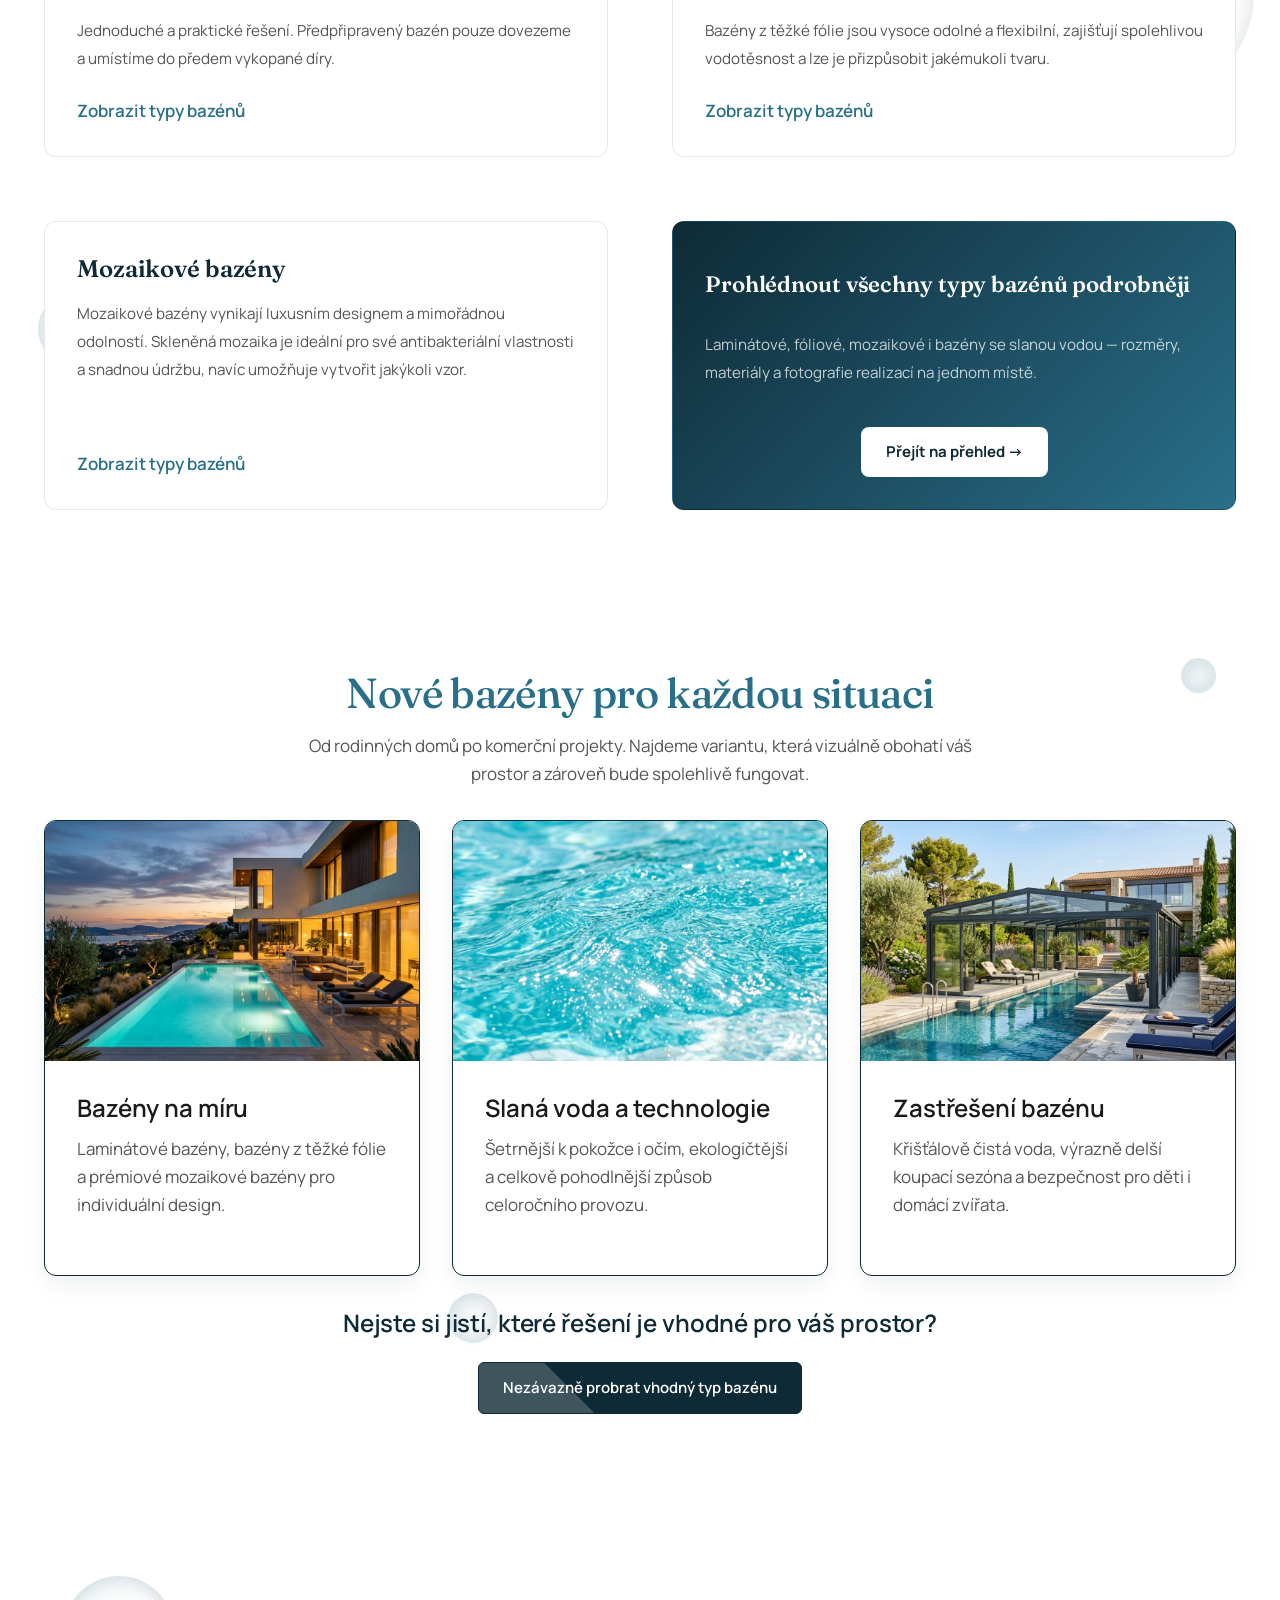
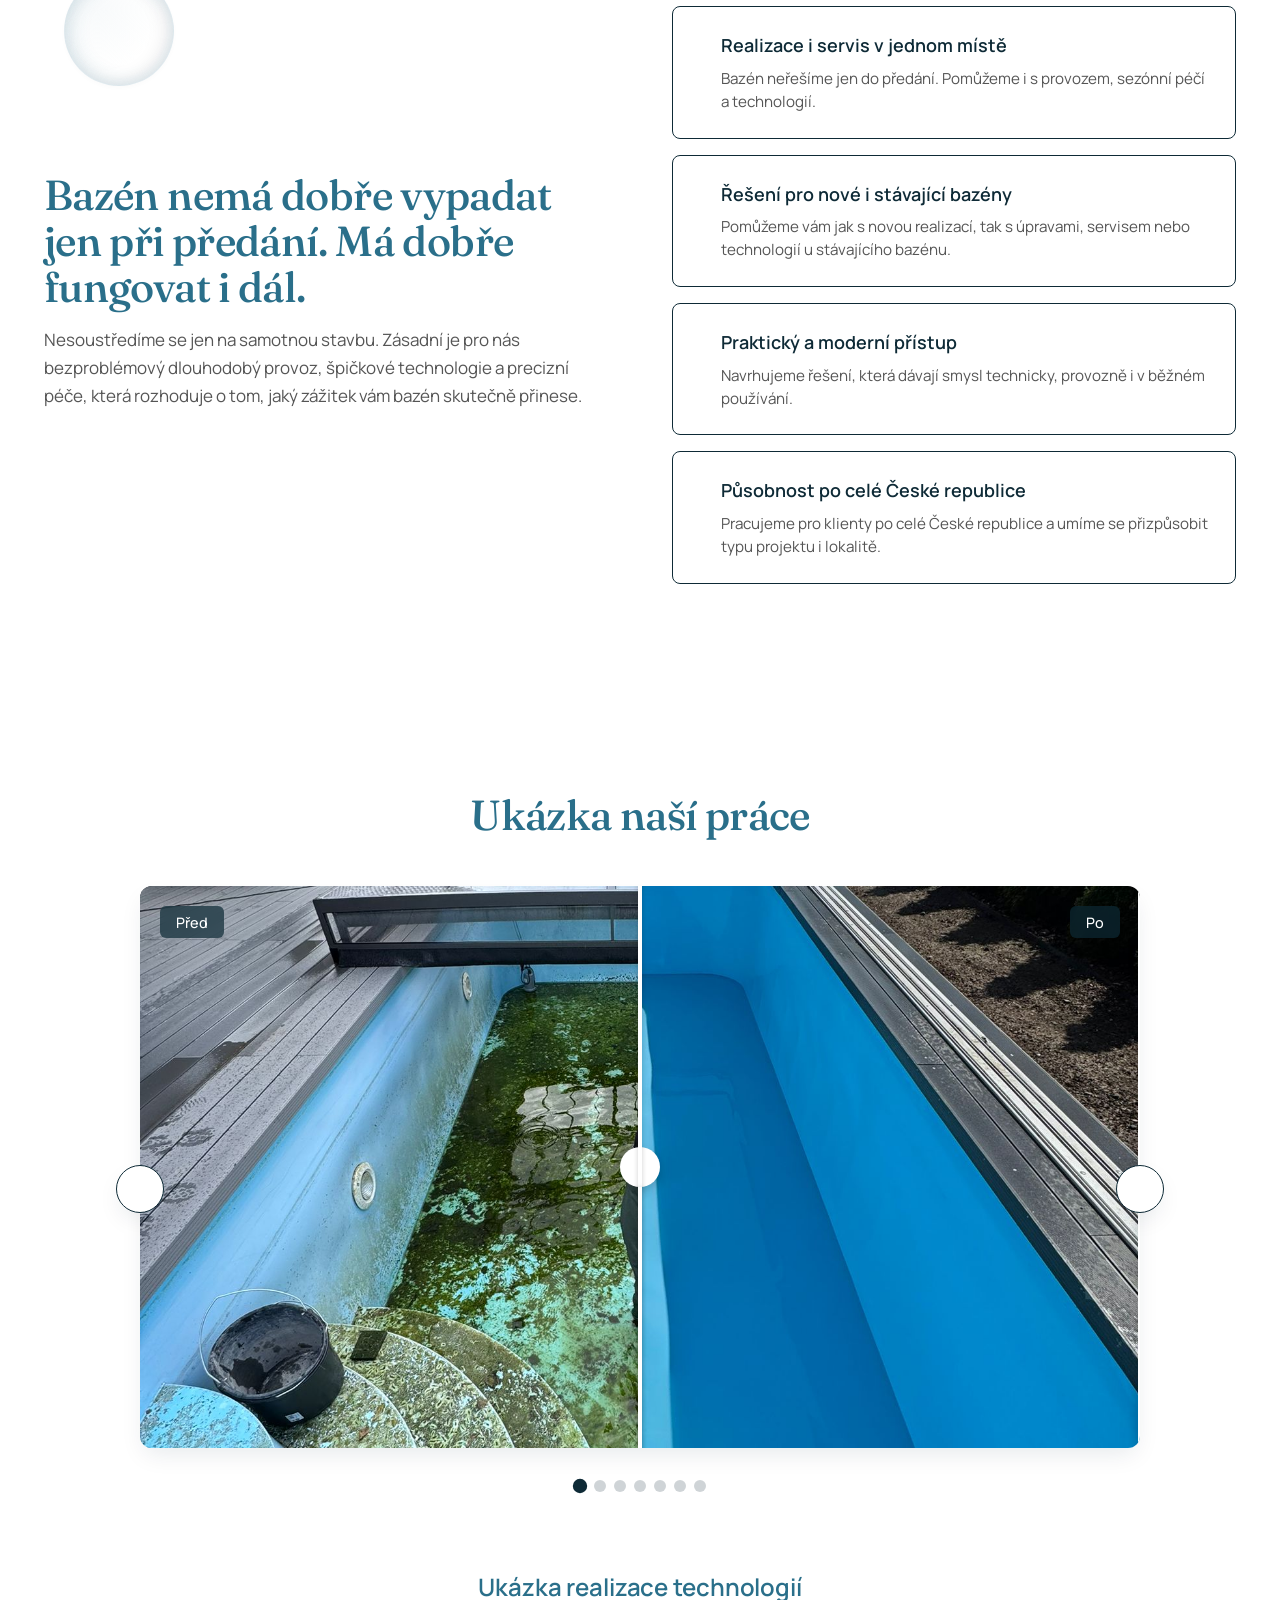
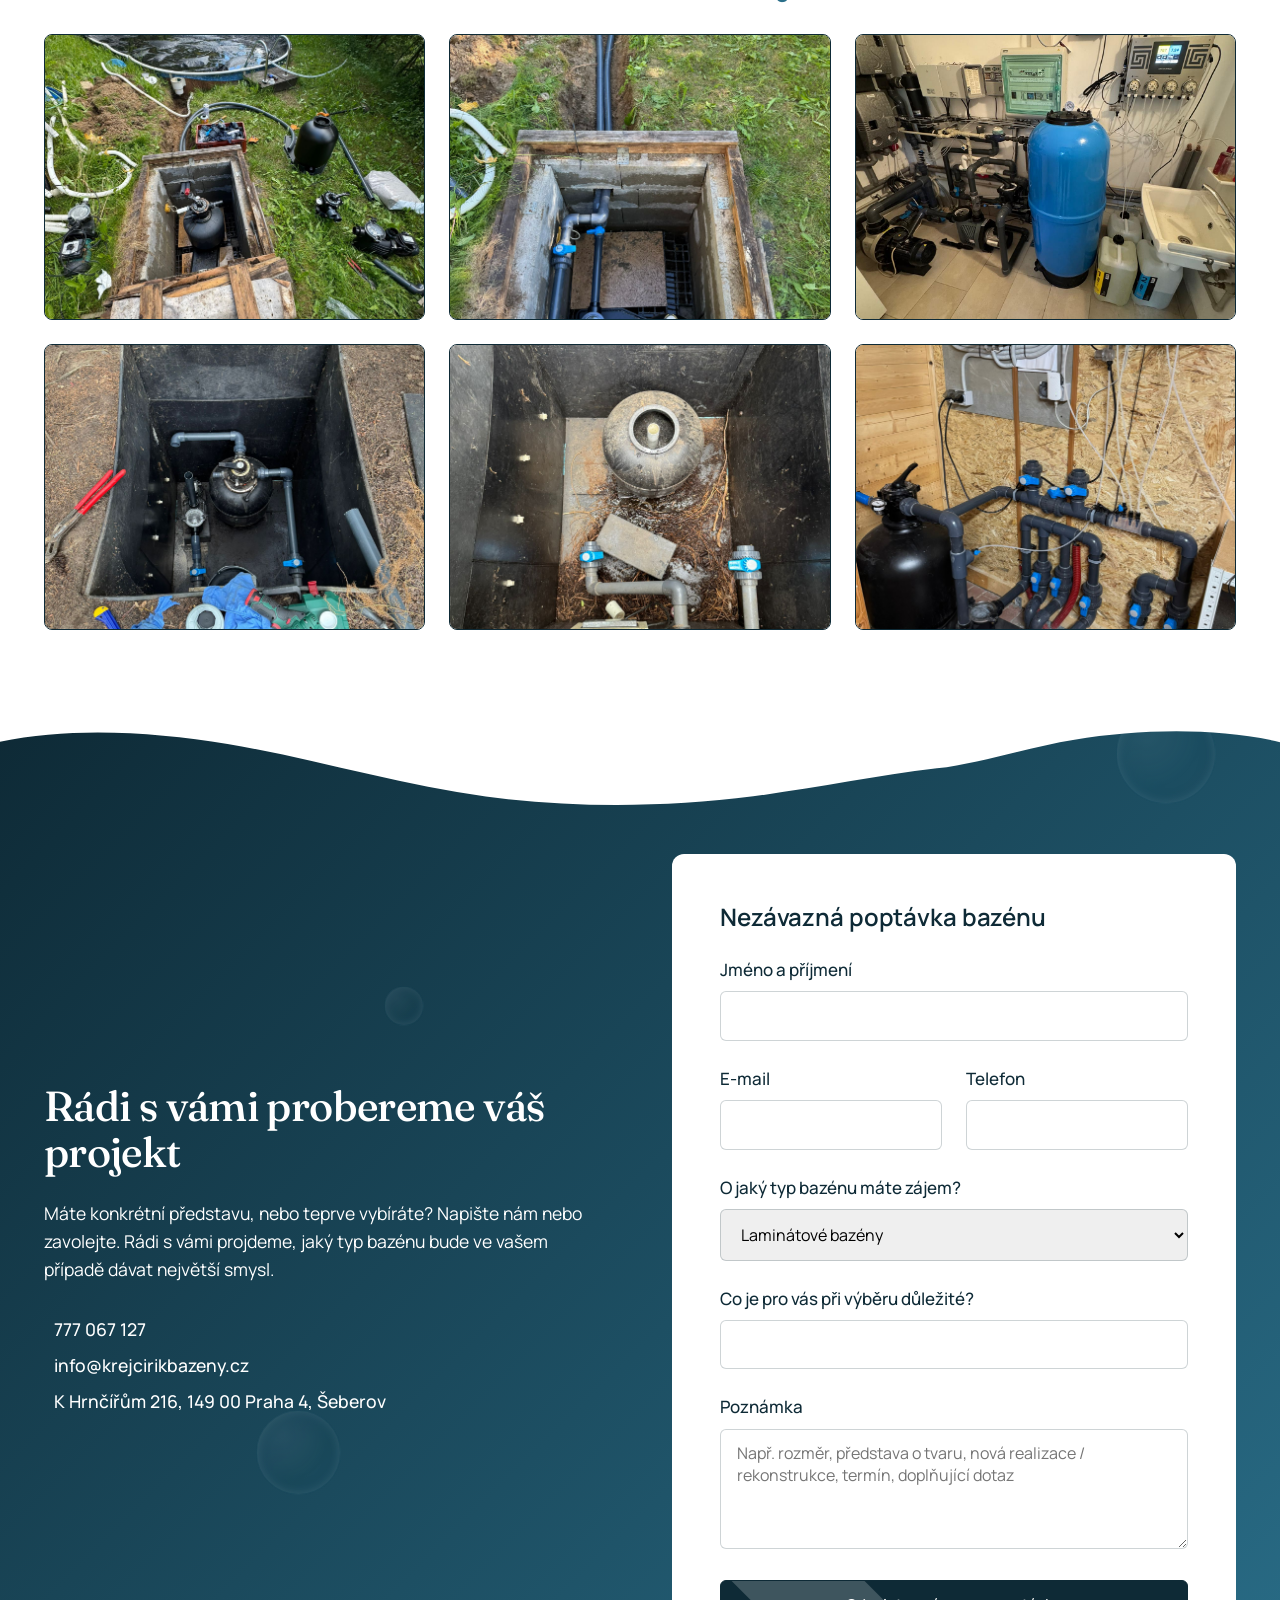
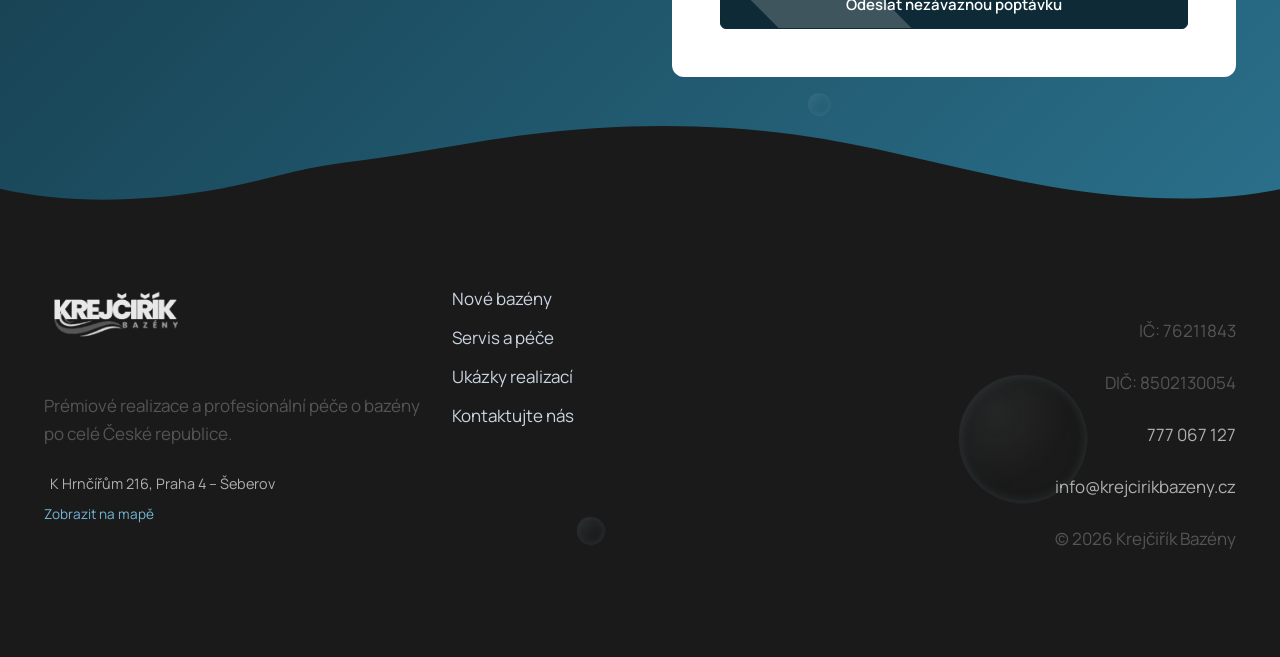
==== commit d0ec949a: "Update pool-cta-card copy in index; standardize o-nas section bg to logo-light tint" ====
--- a/index.html
+++ b/index.html
@@ -148,7 +148,7 @@
                         <div class="detail-card glass-card pool-cta-card">
                             <i class="ph-fill ph-arrow-square-out"></i>
                             <h3>Prohlédnout všechny typy bazénů podrobněji</h3>
-                            <p>Rozměry, materiály, fotografie realizací — vše na jednom místě.</p>
+                            <p>Laminátové, fóliové, mozaikové i bazény se slanou vodou — rozměry, materiály a fotografie realizací na jednom místě.</p>
                             <a href="bazeny.html" class="btn btn-white">Přejít na přehled →</a>
                         </div>
                     </div>
--- a/style.css
+++ b/style.css
@@ -125,8 +125,8 @@
 .header-inner { display: flex; justify-content: space-between; align-items: center; height: 90px; }
 .logo { font-size: 1.75rem; font-weight: 800; color: var(--bg-dark); text-decoration: none; }
 .logo span { color: var(--primary); }
-.nav { display: flex; gap: 2.5rem; }
-.nav a { text-decoration: none; color: var(--text-main); font-weight: 500; transition: var(--transition-fast); }
+.nav { display: flex; gap: 1.25rem; flex-wrap: nowrap; white-space: nowrap; }
+.nav a { text-decoration: none; color: var(--text-main); font-weight: 500; font-size: 0.85rem; transition: var(--transition-fast); }
 .nav a:hover, .nav a.active { color: var(--primary); }
 
 
@@ -1025,3 +1025,99 @@
 .lightbox-close { top: 1.5rem; right: 1.5rem; }
 .lightbox-prev { left: 1.5rem; top: 50%; transform: translateY(-50%); }
 .lightbox-next { right: 1.5rem; top: 50%; transform: translateY(-50%); }
+
+.pool-alt-photo--small {
+  max-height: 260px;
+}
+.pool-alt-photo--small img {
+  max-height: 260px;
+  object-fit: cover;
+}
+
+.salt-pool-section {
+  background: rgba(116, 183, 215, 0.12);
+  padding: var(--section-padding, 4rem 0);
+}
+.salt-pool-header {
+  text-align: center;
+  max-width: 700px;
+  margin: 0 auto 3rem;
+}
+.salt-pool-intro {
+  color: var(--color-pool);
+  font-size: 1.05rem;
+  margin-top: 1rem;
+}
+.salt-pool-grid {
+  display: grid;
+  grid-template-columns: repeat(3, 1fr);
+  gap: 1.5rem;
+  margin-bottom: 3rem;
+}
+.salt-pool-card {
+  display: flex;
+  flex-direction: column;
+  gap: 1rem;
+}
+.salt-pool-card > i {
+  font-size: 2rem;
+  color: var(--color-pool);
+}
+.salt-pool-card h3 {
+  color: var(--color-deep-water);
+  margin: 0;
+}
+.salt-pool-list {
+  list-style: none;
+  padding: 0;
+  margin: 0;
+  display: flex;
+  flex-direction: column;
+  gap: 0.6rem;
+}
+.salt-pool-list li {
+  display: flex;
+  align-items: flex-start;
+  gap: 0.5rem;
+  font-size: 0.95rem;
+  color: var(--color-deep-water);
+}
+.salt-pool-list li i {
+  color: var(--color-pool);
+  flex-shrink: 0;
+  margin-top: 2px;
+}
+.salt-pool-steps {
+  list-style: none;
+  padding: 0;
+  margin: 0;
+  display: flex;
+  flex-direction: column;
+  gap: 1rem;
+}
+.salt-pool-steps li {
+  display: flex;
+  align-items: flex-start;
+  gap: 0.75rem;
+  font-size: 0.95rem;
+  color: var(--color-deep-water);
+}
+.salt-pool-cta {
+  text-align: center;
+  display: flex;
+  flex-direction: column;
+  align-items: center;
+  gap: 1.25rem;
+}
+.salt-pool-cta p {
+  color: var(--color-deep-water);
+  font-size: 1rem;
+}
+@media (max-width: 768px) {
+  .salt-pool-grid {
+    grid-template-columns: 1fr;
+  }
+}
+
+.salt-pool-steps li { align-items: baseline; }
+.salt-pool-steps .card-number-heading { white-space: nowrap; }
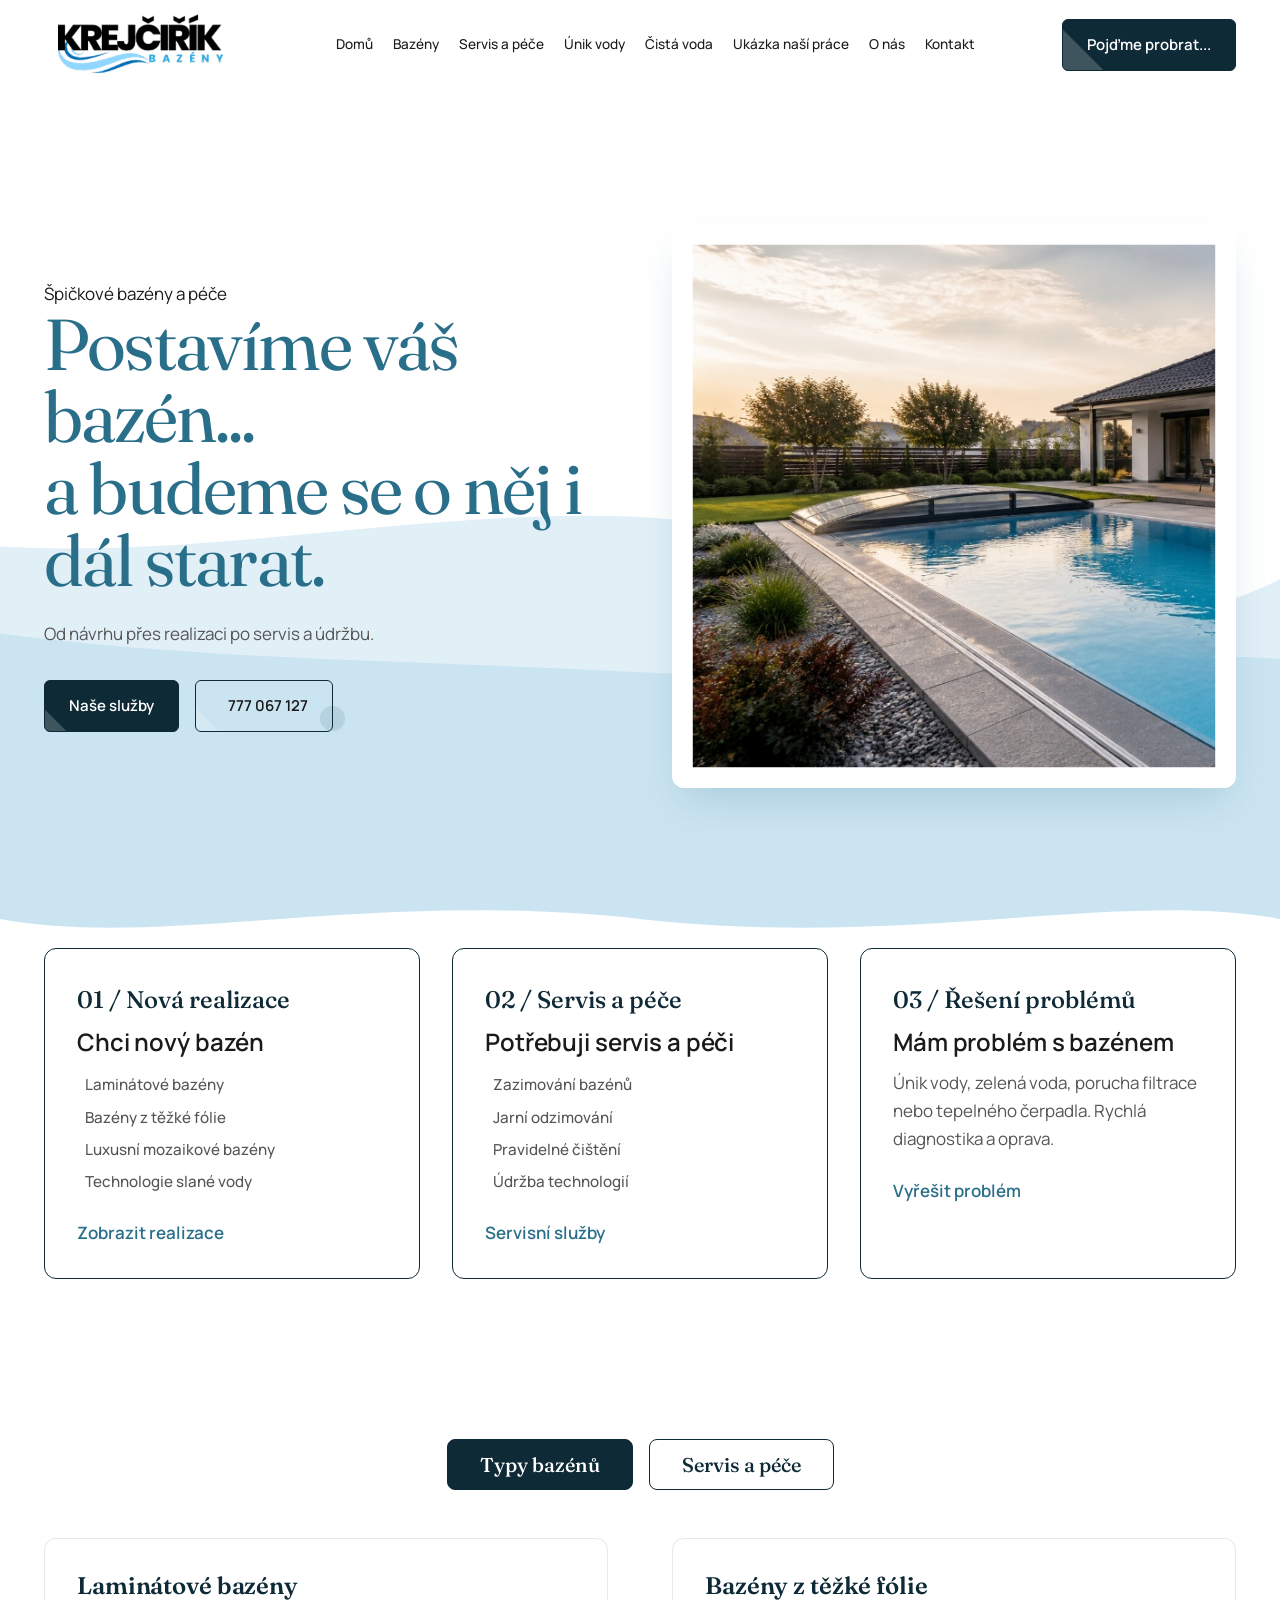
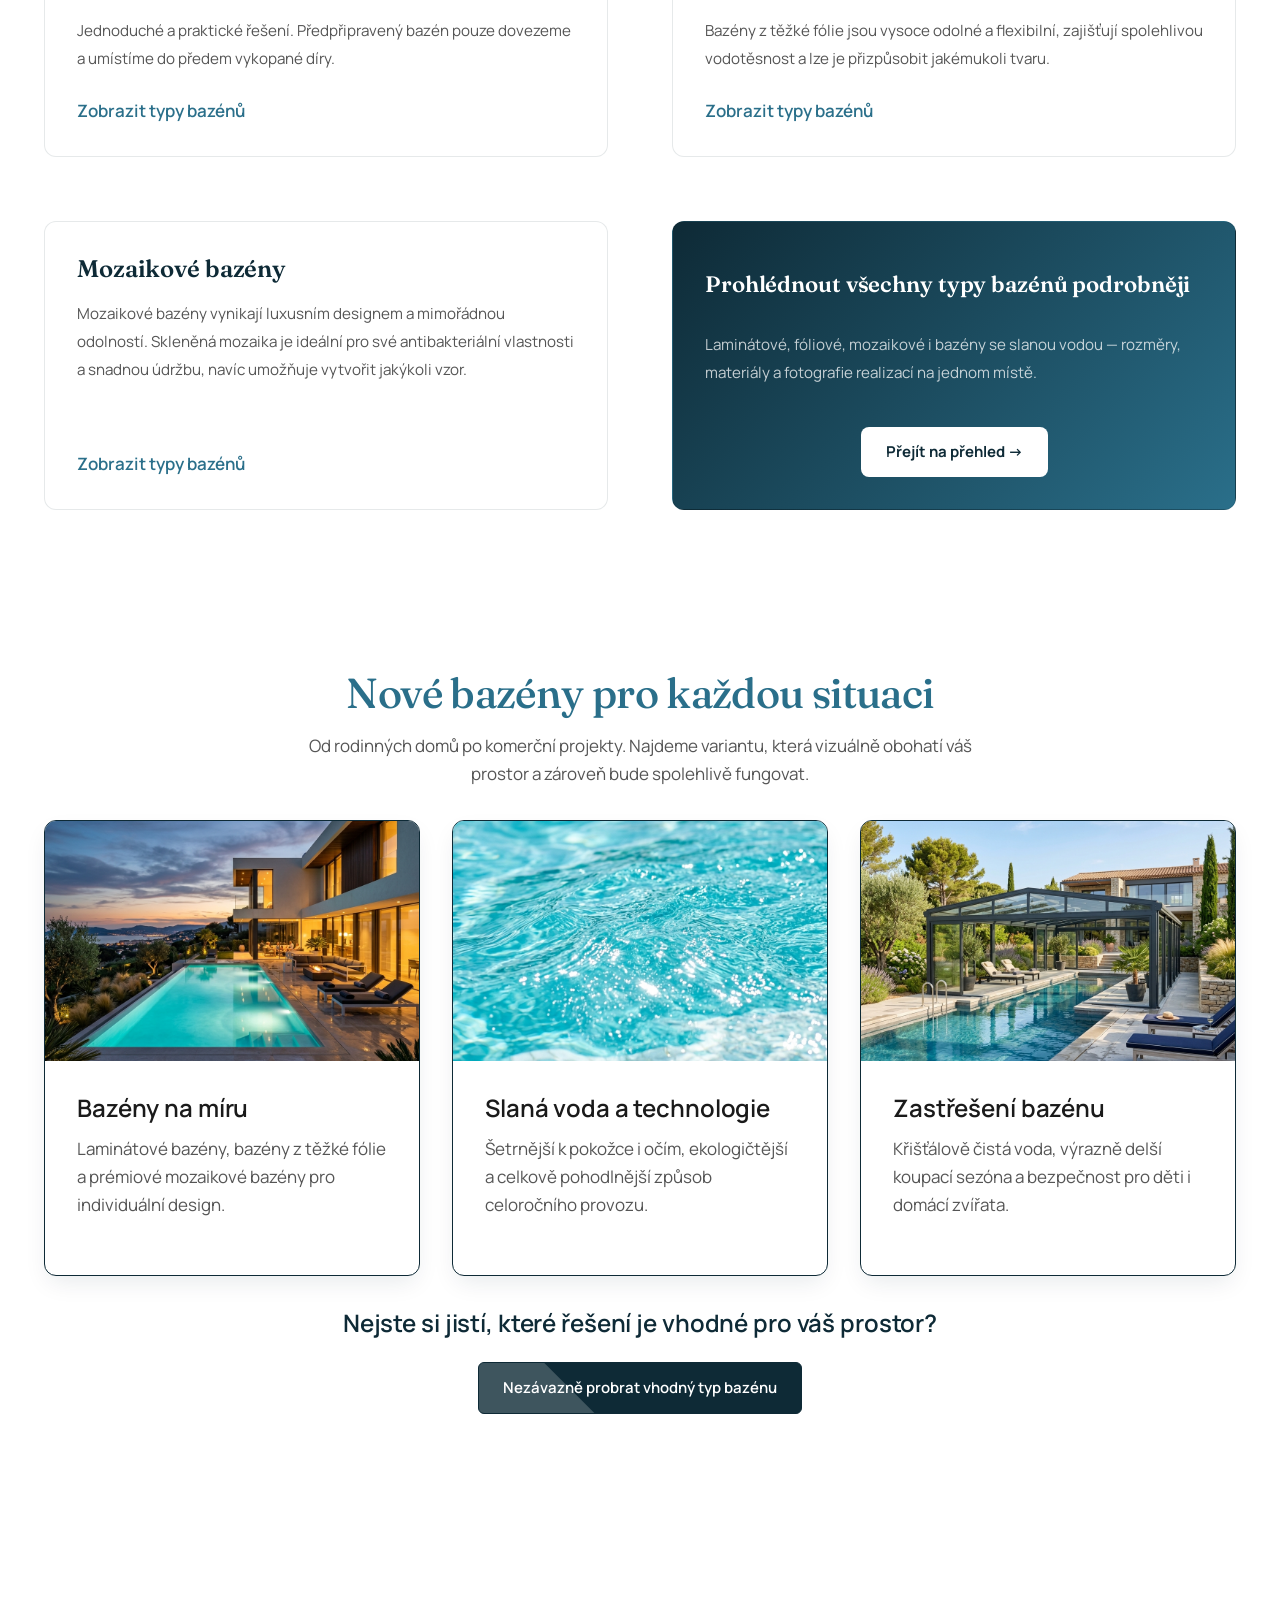
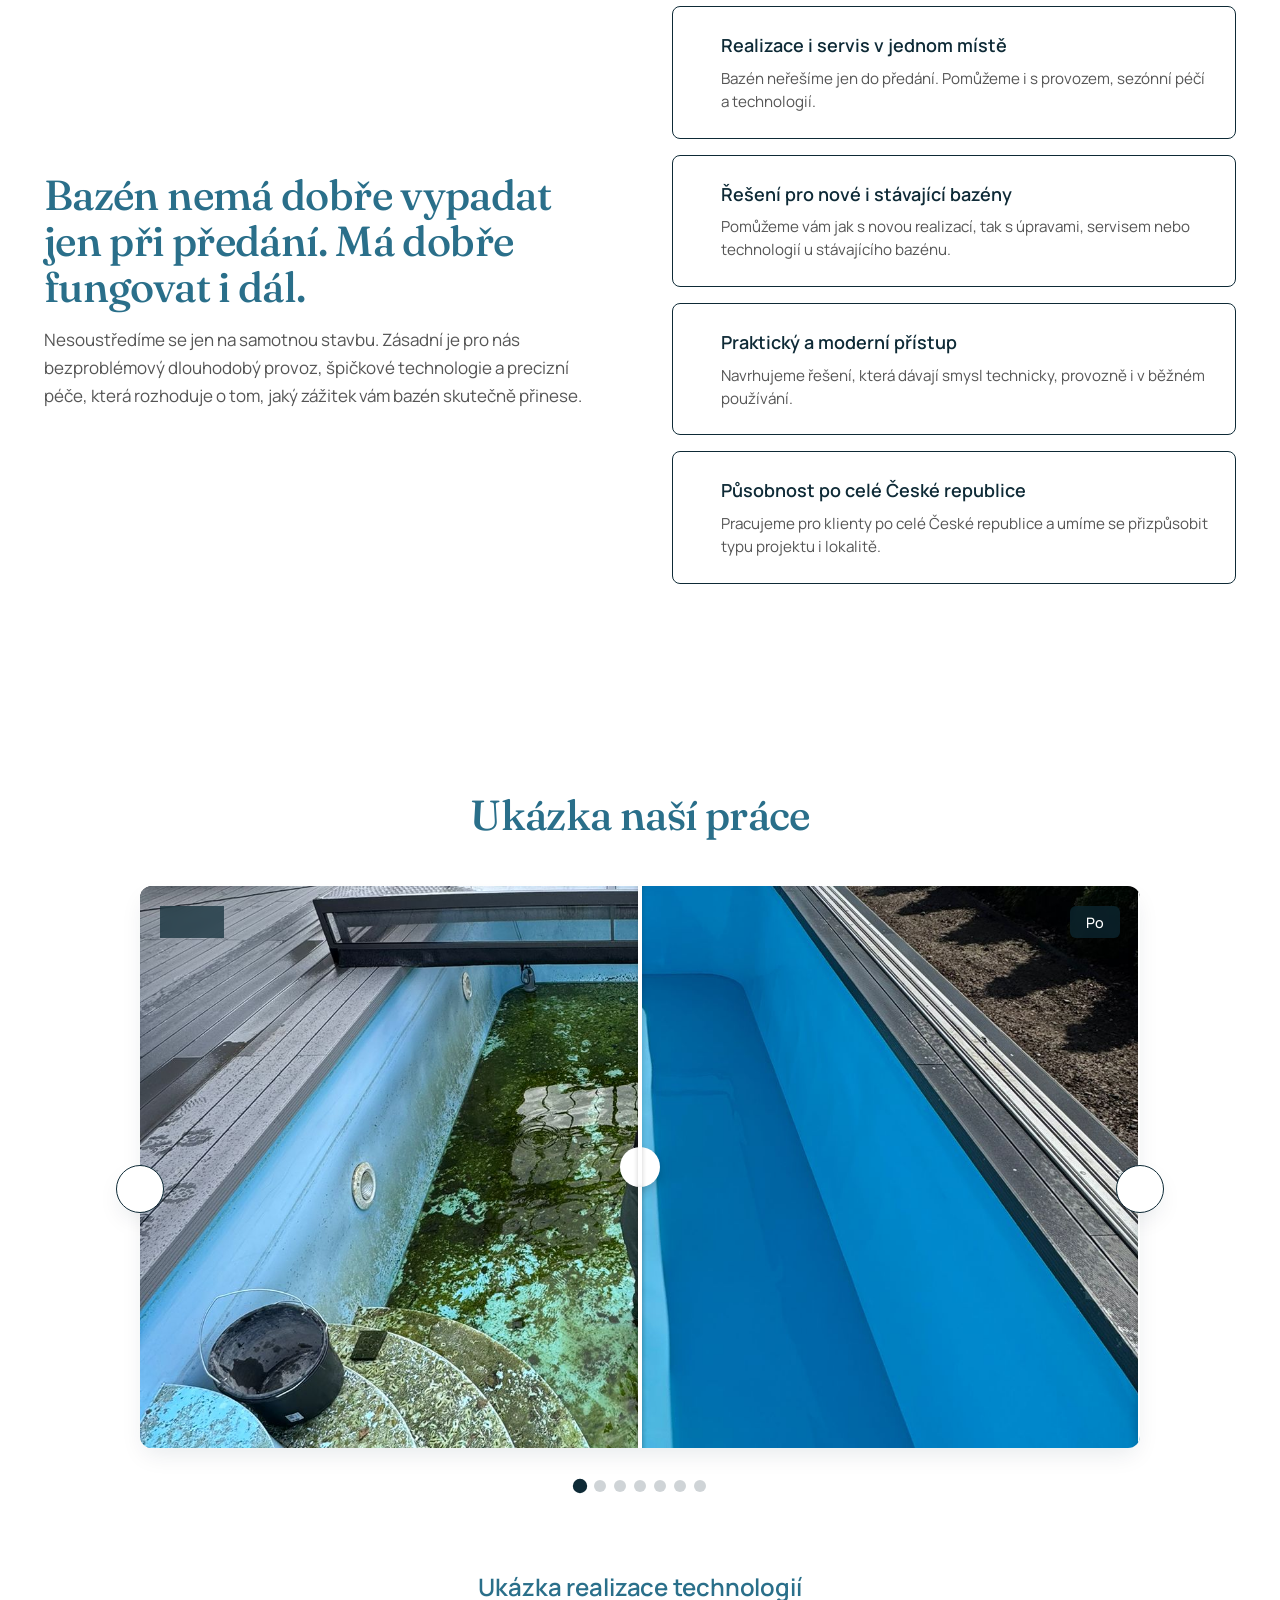
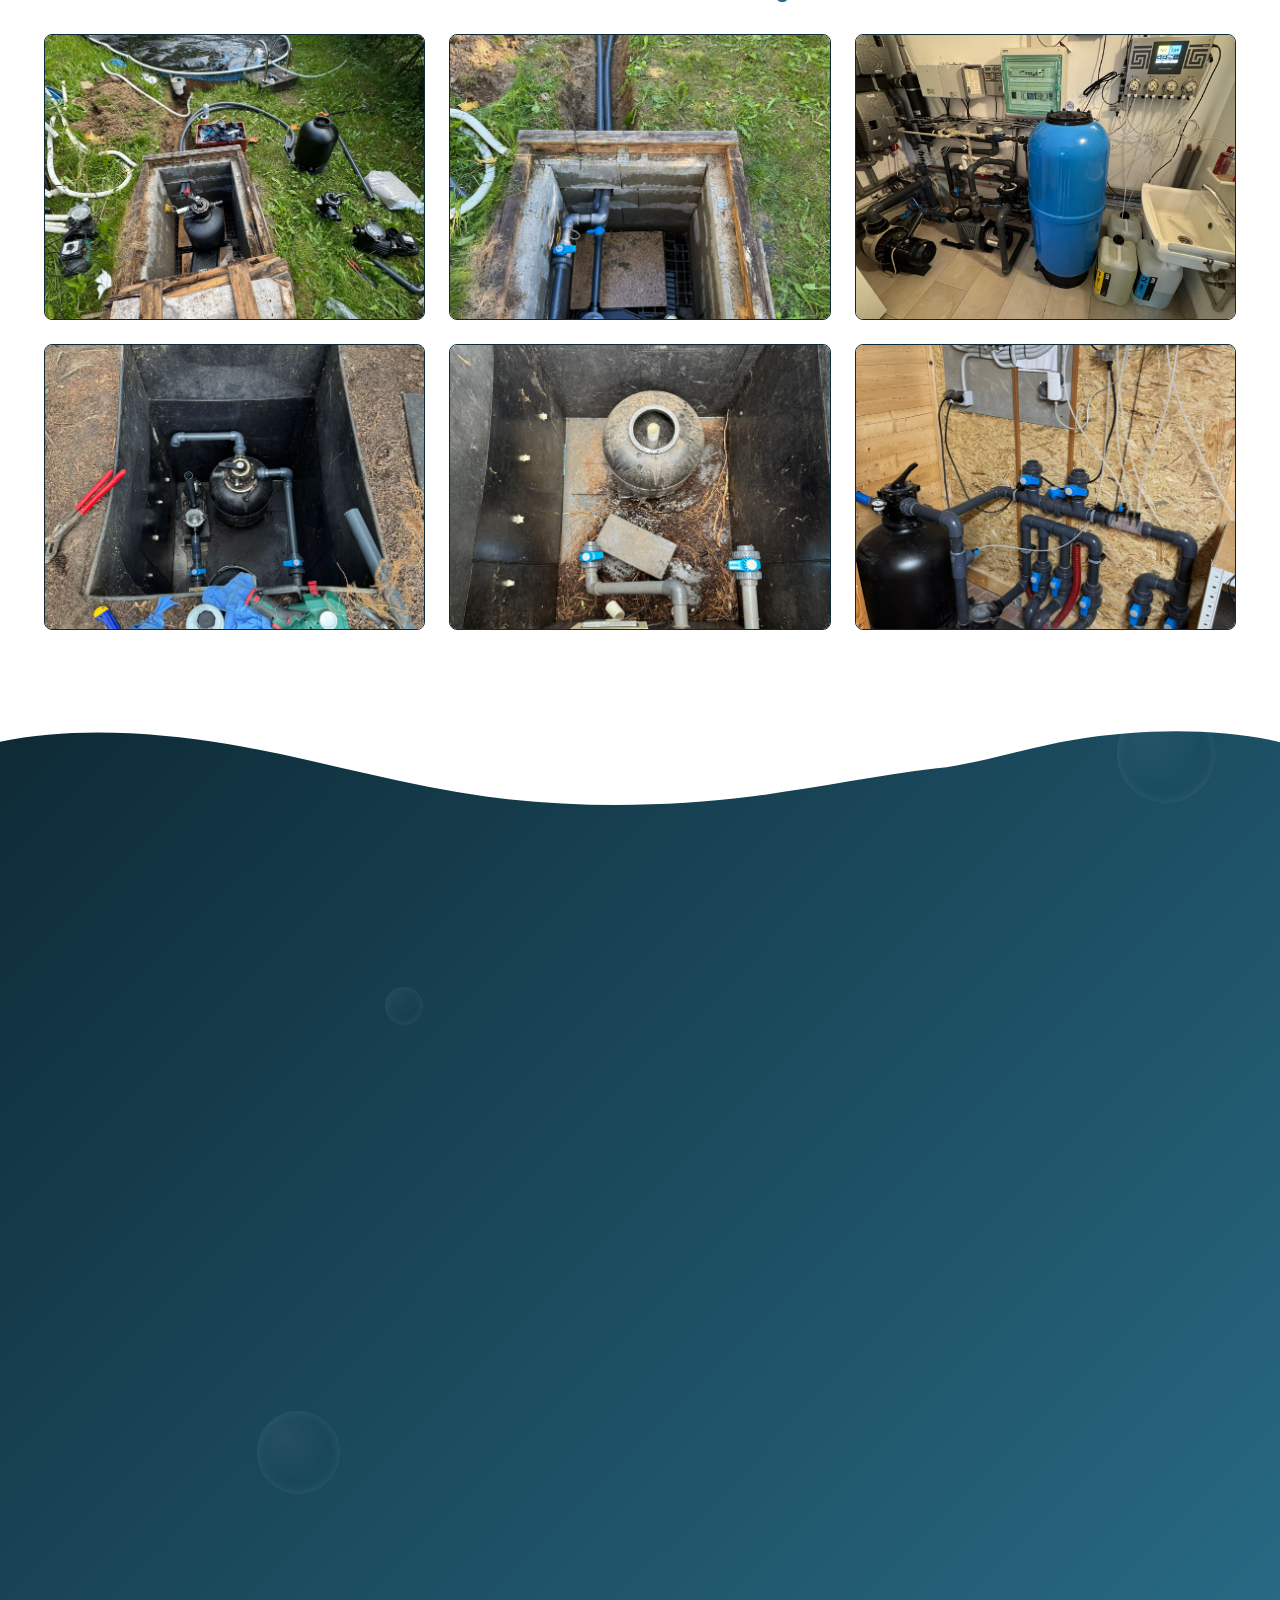
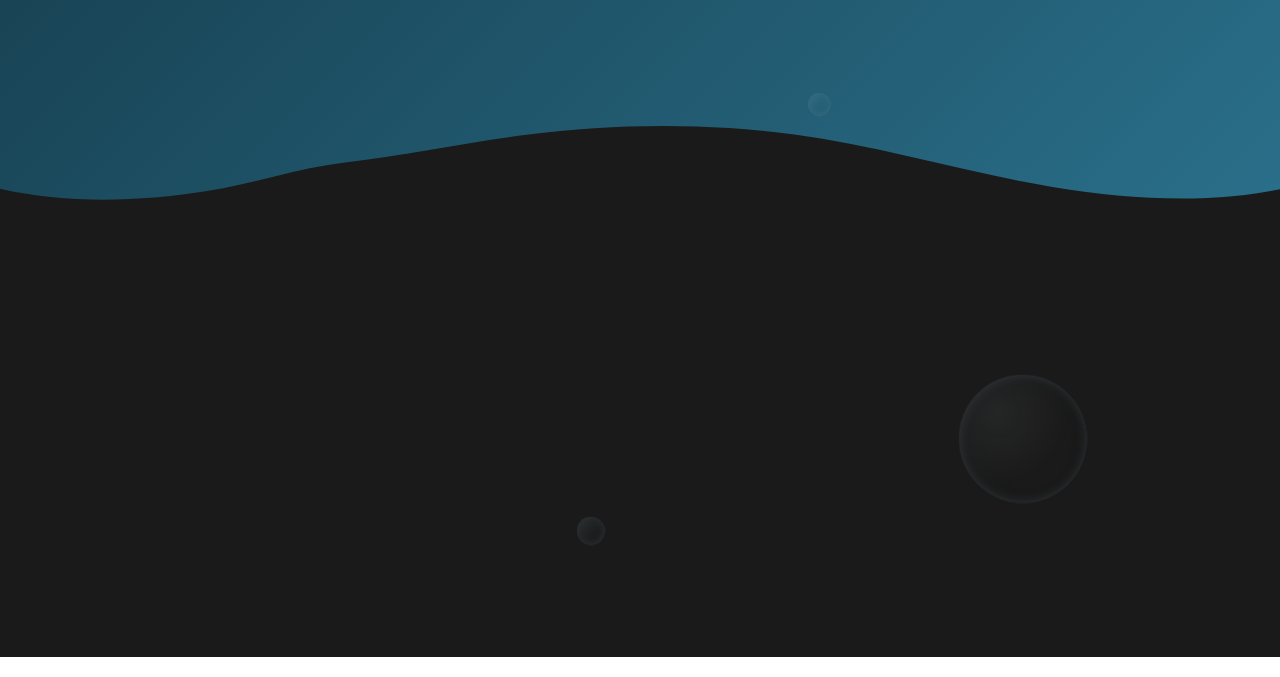
==== commit 78cb414e: "Make situation cards clickable; add Zastřešení modal; rename salt-pool anchor to salt-pool-section" ====
--- a/index.html
+++ b/index.html
@@ -186,7 +186,7 @@
         </div>
         
         <div class="container grid-3 mt-4">
-            <div class="card premium-card" data-aos="fade-up" data-aos-delay="100">
+            <div class="card premium-card" data-aos="fade-up" data-aos-delay="100" onclick="window.location='bazeny.html'" style="cursor: pointer;">
                 <div class="card-img-box">
                     <img src="images/hero_pool.png" alt="Typy bazénů">
                     <div class="card-overlay"><i class="ph ph-magnifying-glass-plus"></i></div>
@@ -196,7 +196,7 @@
                     <p>Laminátové bazény, bazény z těžké fólie a prémiové mozaikové bazény pro individuální design.</p>
                 </div>
             </div>
-            <div class="card premium-card" data-aos="fade-up" data-aos-delay="200">
+            <div class="card premium-card" data-aos="fade-up" data-aos-delay="200" onclick="window.location='bazeny.html#salt-pool-section'" style="cursor: pointer;">
                 <div class="card-img-box">
                     <img src="images/crystal_water.png" alt="Slaná voda">
                     <div class="card-overlay"><i class="ph ph-drop"></i></div>
@@ -206,7 +206,7 @@
                     <p>Šetrnější k pokožce i očím, ekologičtější a celkově pohodlnější způsob celoročního provozu.</p>
                 </div>
             </div>
-            <div class="card premium-card" data-aos="fade-up" data-aos-delay="300">
+            <div class="card premium-card" id="card-zastreseni" data-aos="fade-up" data-aos-delay="300" onclick="openZastreseniModal()" style="cursor: pointer;">
                 <div class="card-img-box">
                     <img src="images/pool_enclosure.png" alt="Zastřešení">
                     <div class="card-overlay"><i class="ph ph-house-line"></i></div>
@@ -539,8 +539,50 @@
         <button class="lightbox-btn lightbox-next"><i class="ph ph-caret-right"></i></button>
     </div>
 
+    <!-- Modal: Zastřešení bazénu -->
+    <div class="modal-overlay" id="modal-zastreseni">
+      <div class="modal-box">
+        <button class="modal-close" onclick="closeZastreseniModal()" aria-label="Zavřít">
+          <i class="ph-fill ph-x"></i>
+        </button>
+        <div class="modal-photo">
+          <img src="images/bazen-zastreseni.jpeg" alt="Zastřešení bazénu">
+        </div>
+        <div class="modal-content">
+          <span class="card-number-heading">Doplňková služba</span>
+          <h2>Zastřešení bazénu</h2>
+          <p class="modal-intro">Zastřešení bazénu není jen estetickým doplňkem, ale především praktickým řešením, které usnadní péči o bazén a zvýší komfort při koupání. Díky moderním materiálům a preciznímu zpracování získáte více než jen ochranu před počasím.</p>
+          <ul class="modal-list">
+            <li><i class="ph-fill ph-check-circle"></i> <strong>Prodloužení sezóny</strong> — koupání od jara až do podzimu</li>
+            <li><i class="ph-fill ph-check-circle"></i> <strong>Ochrana vody</strong> — minimum nečistot, méně chemie, snadnější údržba</li>
+            <li><i class="ph-fill ph-check-circle"></i> <strong>Úspora energie</strong> — voda se rychleji ohřívá a pomaleji chladne</li>
+            <li><i class="ph-fill ph-check-circle"></i> <strong>Bezpečnost</strong> — spolehlivá ochrana pro děti i domácí mazlíčky</li>
+            <li><i class="ph-fill ph-check-circle"></i> <strong>Estetika na míru</strong> — různé tvary, výšky a barvy ladící s okolím zahrady</li>
+          </ul>
+          <p class="modal-closing">Investice do zastřešení se vrátí v podobě pohodlí, úspor a delší životnosti vašeho bazénu.</p>
+          <a href="index.html#kontakt" class="btn btn-primary">Nezávazně poptat zastřešení →</a>
+        </div>
+      </div>
+    </div>
+
     <!-- Scripts -->
     <script src="https://unpkg.com/aos@2.3.1/dist/aos.js"></script>
     <script src="script.js"></script>
+    <script>
+      function openZastreseniModal() {
+        document.getElementById('modal-zastreseni').classList.add('active');
+        document.body.style.overflow = 'hidden';
+      }
+      function closeZastreseniModal() {
+        document.getElementById('modal-zastreseni').classList.remove('active');
+        document.body.style.overflow = '';
+      }
+      document.getElementById('modal-zastreseni').addEventListener('click', function(e) {
+        if (e.target === this) closeZastreseniModal();
+      });
+      document.addEventListener('keydown', function(e) {
+        if (e.key === 'Escape') closeZastreseniModal();
+      });
+    </script>
 </body>
 </html>
--- a/style.css
+++ b/style.css
@@ -1121,3 +1121,111 @@
 
 .salt-pool-steps li { align-items: baseline; }
 .salt-pool-steps .card-number-heading { white-space: nowrap; }
+
+.modal-overlay {
+  display: none;
+  position: fixed;
+  inset: 0;
+  background: rgba(0, 0, 0, 0.6);
+  z-index: 9999;
+  align-items: center;
+  justify-content: center;
+  padding: 2rem;
+}
+.modal-overlay.active {
+  display: flex;
+}
+.modal-box {
+  background: white;
+  border-radius: var(--radius-lg);
+  max-width: 800px;
+  width: 100%;
+  max-height: 90vh;
+  overflow-y: auto;
+  position: relative;
+  display: grid;
+  grid-template-columns: 1fr 1fr;
+  grid-template-rows: auto;
+}
+.modal-close {
+  position: absolute;
+  top: 1rem;
+  right: 1rem;
+  background: rgba(0,0,0,0.15);
+  border: none;
+  border-radius: 50%;
+  width: 36px;
+  height: 36px;
+  display: flex;
+  align-items: center;
+  justify-content: center;
+  cursor: pointer;
+  color: white;
+  font-size: 1.1rem;
+  z-index: 10;
+  transition: background 0.2s;
+}
+.modal-close:hover {
+  background: rgba(0,0,0,0.35);
+}
+.modal-photo {
+  border-radius: var(--radius-lg) 0 0 var(--radius-lg);
+  overflow: hidden;
+}
+.modal-photo img {
+  width: 100%;
+  height: 100%;
+  object-fit: cover;
+  display: block;
+}
+.modal-content {
+  padding: 2.5rem 2rem;
+  display: flex;
+  flex-direction: column;
+  gap: 1rem;
+  overflow-y: auto;
+}
+.modal-content h2 {
+  color: var(--color-deep-water);
+  margin: 0;
+}
+.modal-intro {
+  font-size: 0.95rem;
+  color: var(--color-deep-water);
+  line-height: 1.6;
+}
+.modal-list {
+  list-style: none;
+  padding: 0;
+  margin: 0;
+  display: flex;
+  flex-direction: column;
+  gap: 0.6rem;
+}
+.modal-list li {
+  display: flex;
+  align-items: flex-start;
+  gap: 0.5rem;
+  font-size: 0.9rem;
+  color: var(--color-deep-water);
+  line-height: 1.5;
+}
+.modal-list li i {
+  color: var(--color-pool);
+  flex-shrink: 0;
+  margin-top: 2px;
+}
+.modal-closing {
+  font-size: 0.9rem;
+  color: var(--color-pool);
+  font-style: italic;
+}
+@media (max-width: 640px) {
+  .modal-box {
+    grid-template-columns: 1fr;
+  }
+  .modal-photo {
+    border-radius: var(--radius-lg) var(--radius-lg) 0 0;
+    max-height: 200px;
+  }
+}
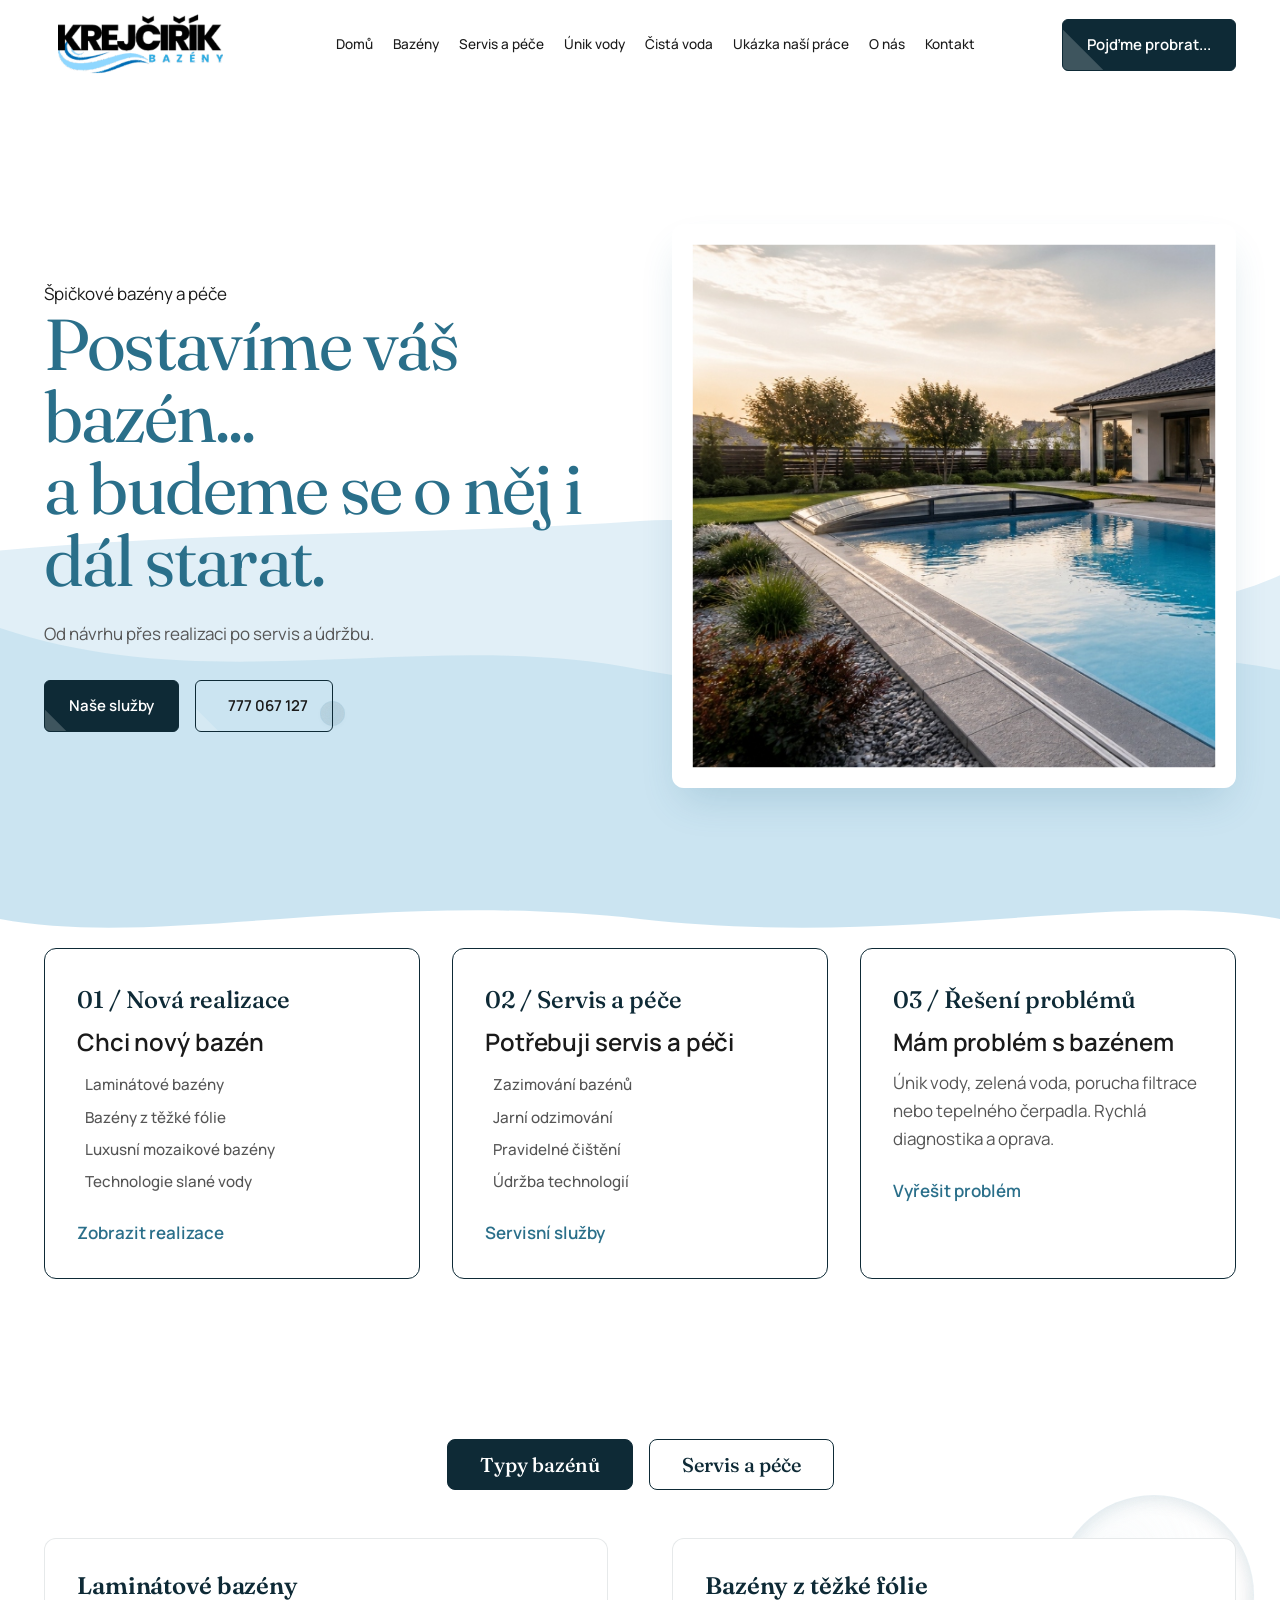
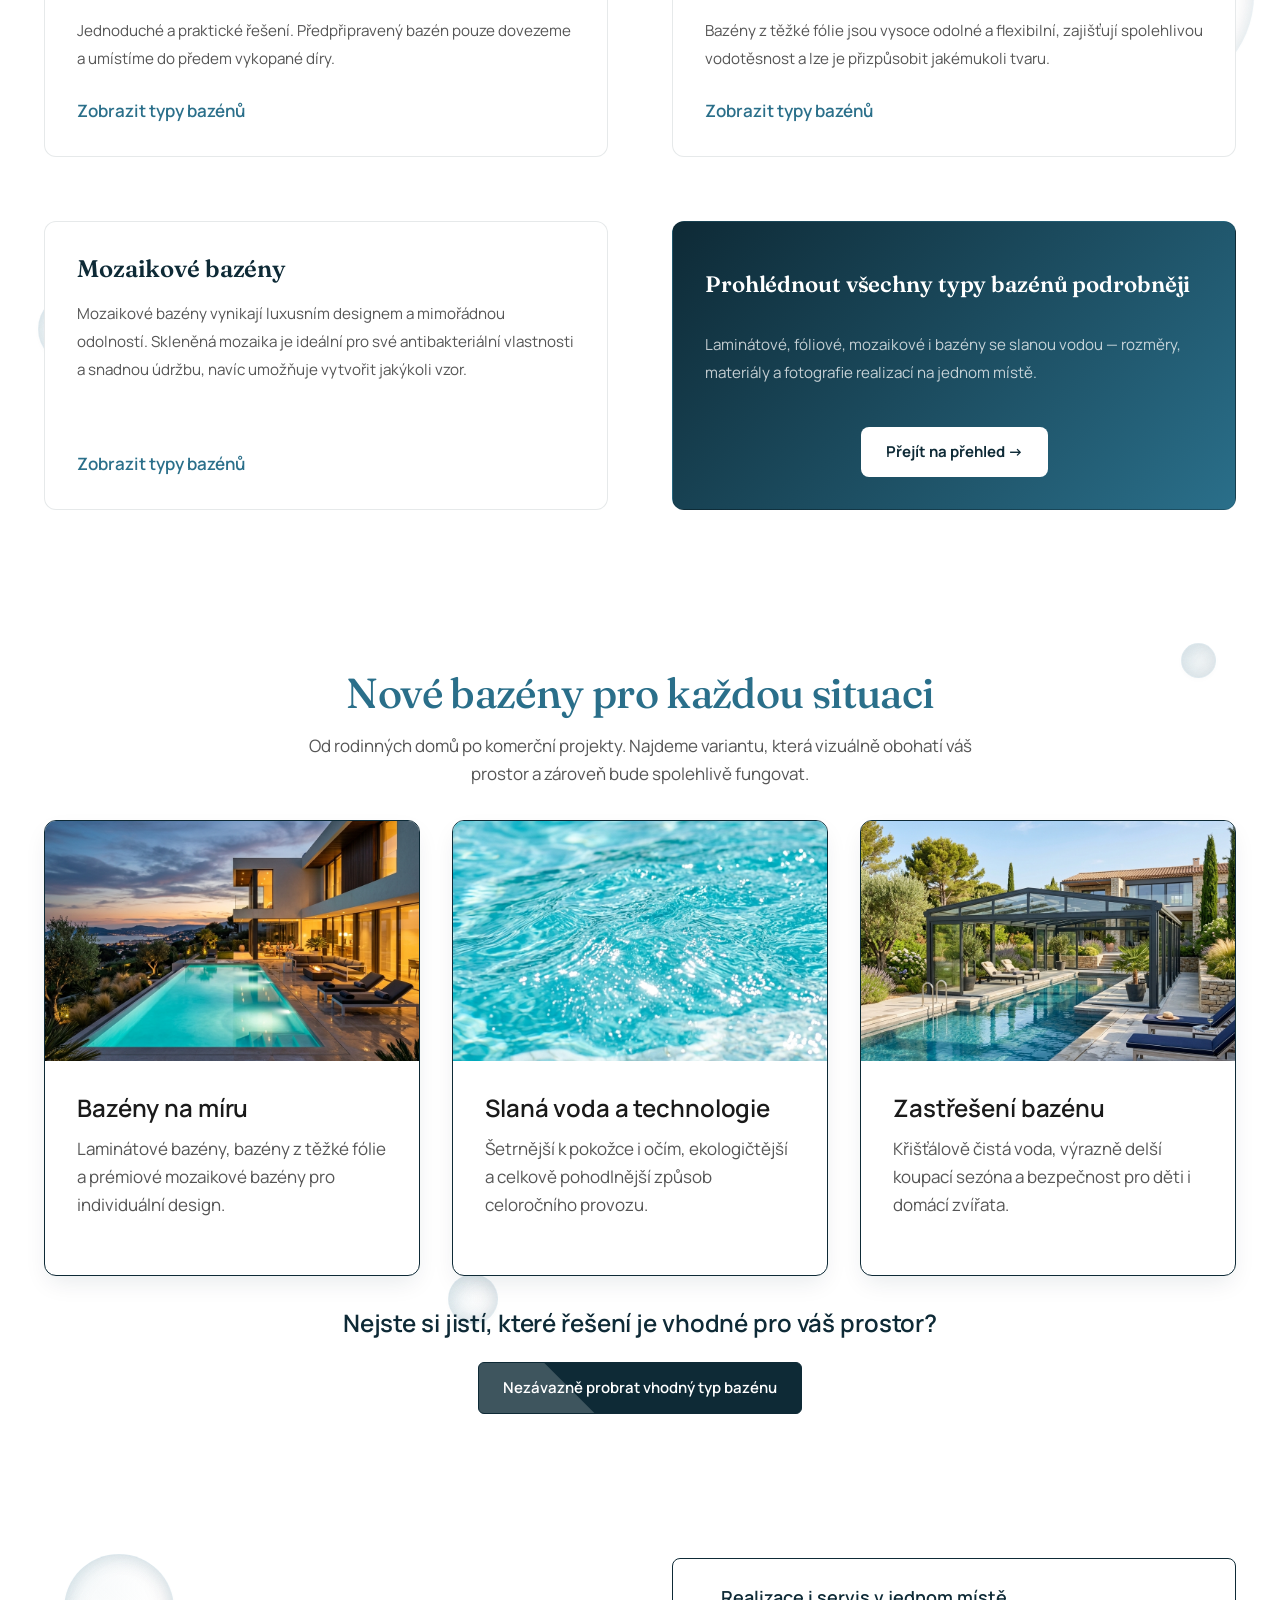
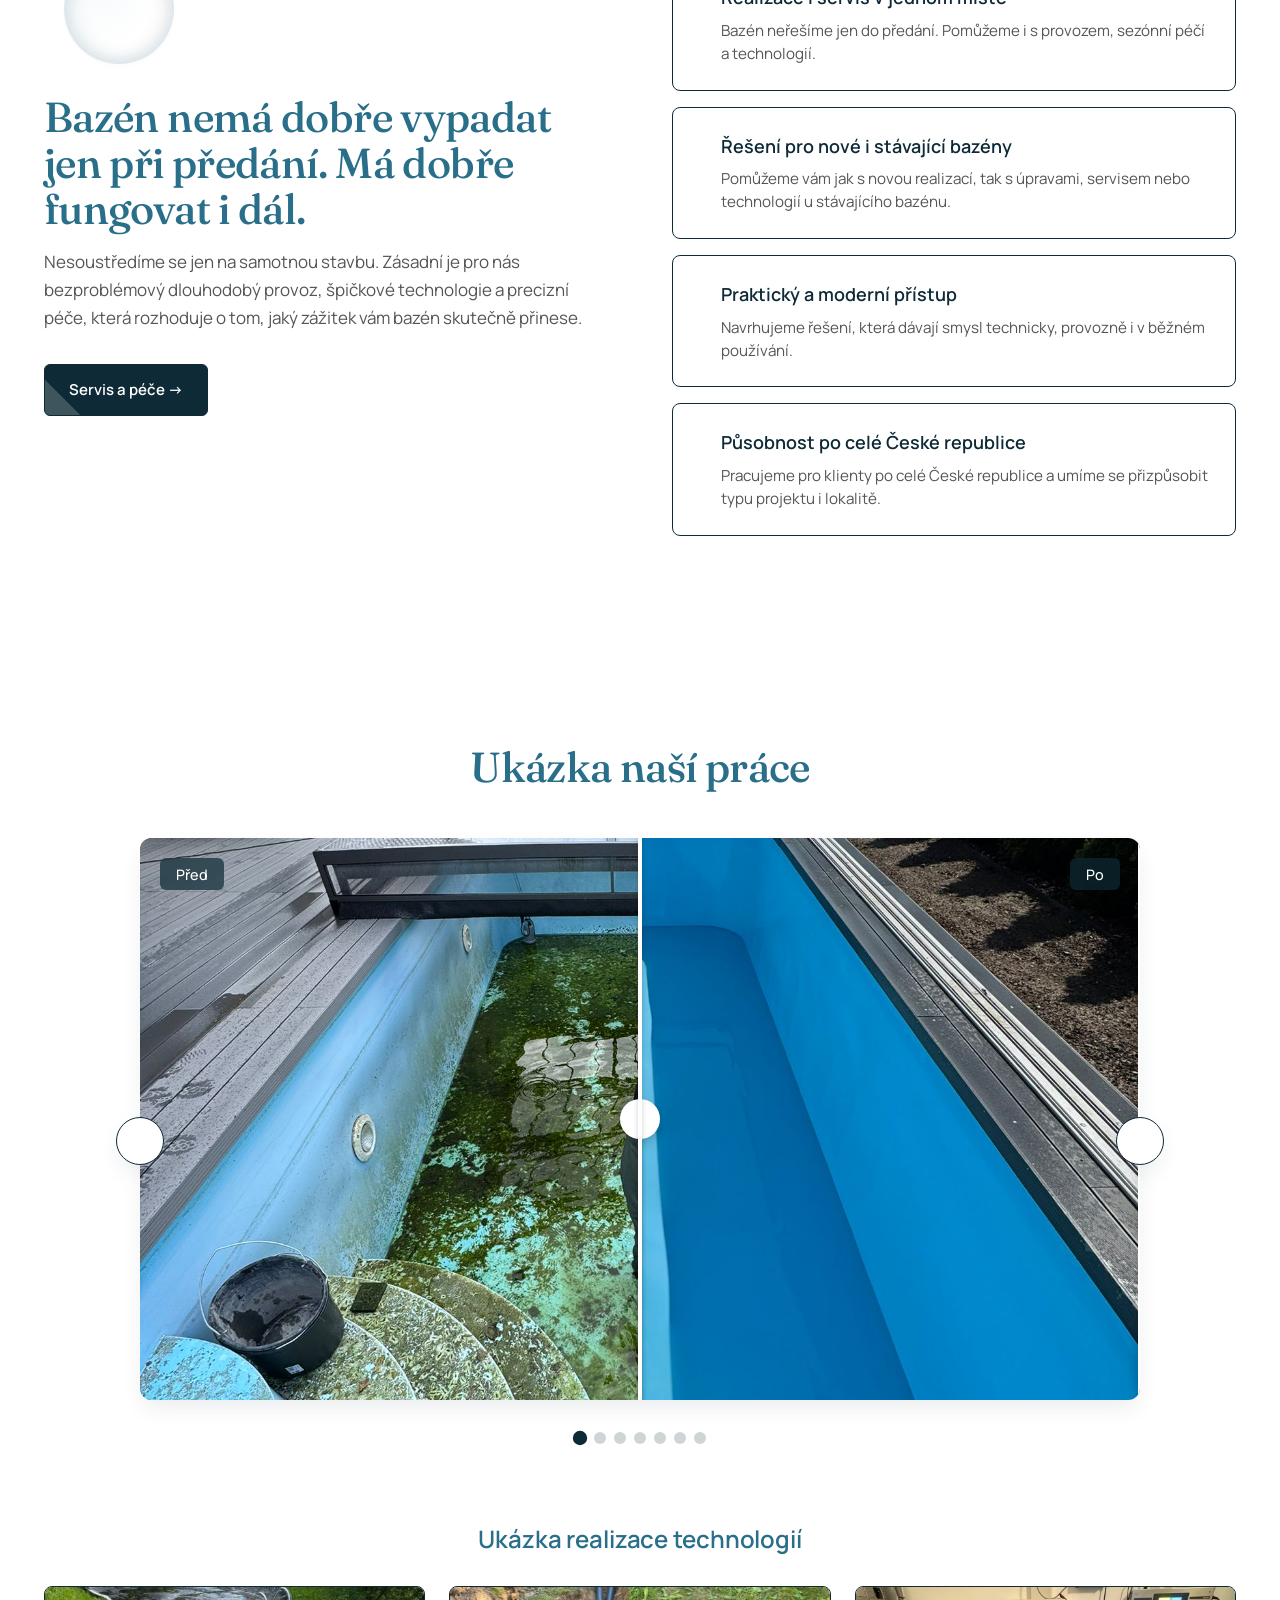
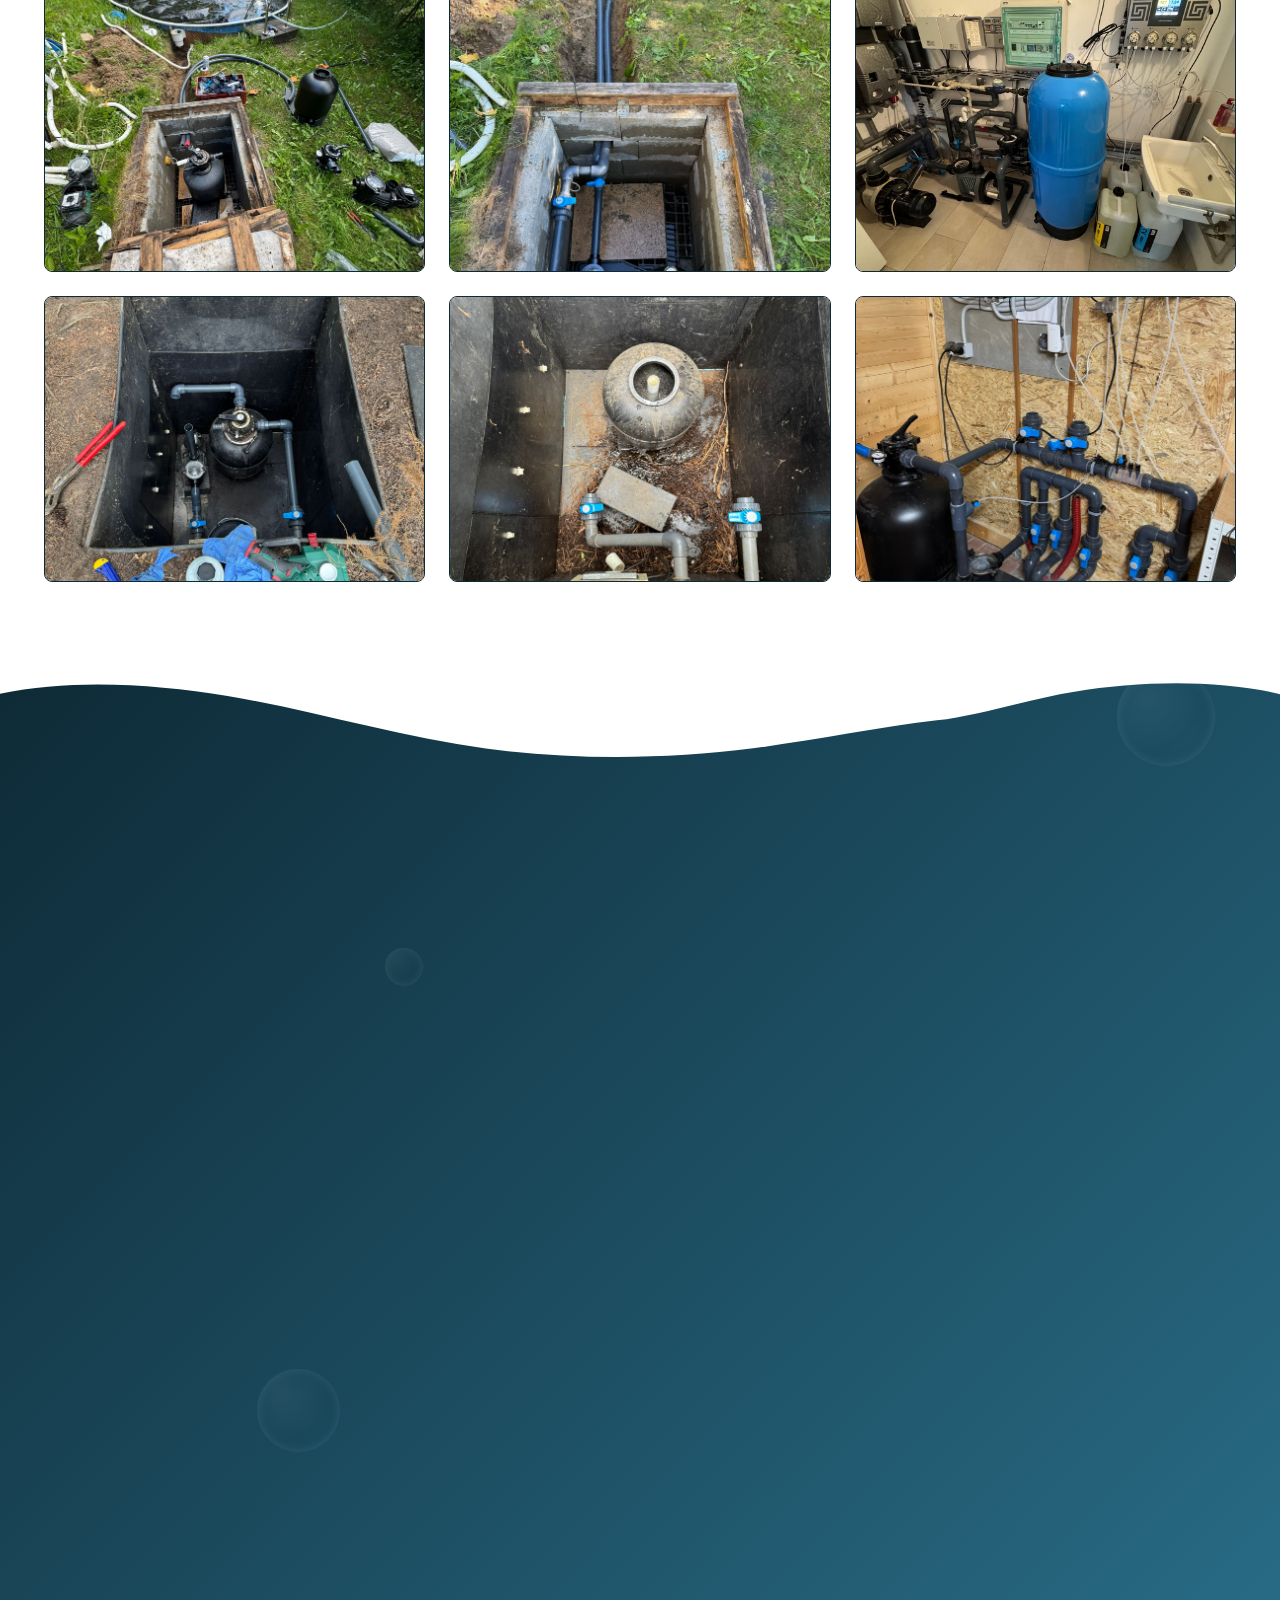
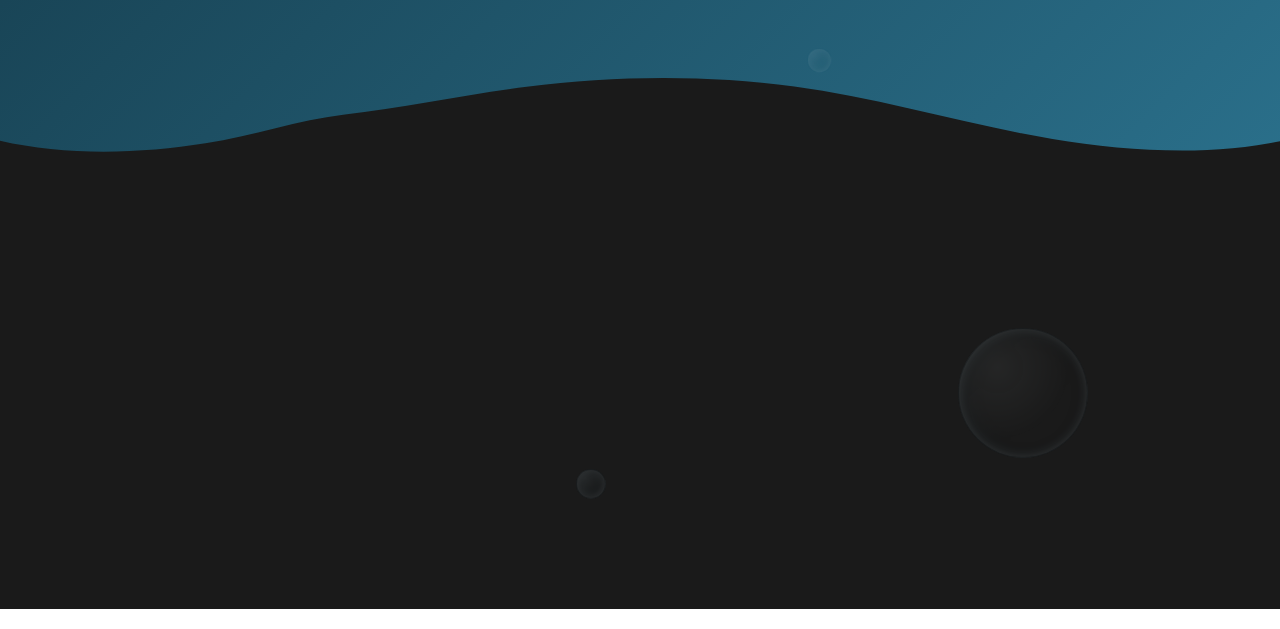
==== commit 42dee32c: "Reduce about-brief top padding, add Servis a péče CTA button and fourth service card" ====
--- a/index.html
+++ b/index.html
@@ -172,6 +172,12 @@
                             <p>Díky naší službě čištění bazénu bude vaše voda vždy křišťálově čistá a hygienicky nezávadná. Zaměřujeme se na odstranění všech nečistot, péči o filtrační systém a pravidelnou kontrolu kvality vody.</p>
                             <a href="#kontakt-cta" class="card-link">Chci poradit s výběrem <i class="ph ph-arrow-right"></i></a>
                         </div>
+                        <div class="glass-card pool-cta-card" onclick="window.location='servis.html'" style="cursor:pointer;">
+                          <i class="ph-fill ph-arrow-square-out"></i>
+                          <h3>Prohlédnout všechny služby podrobněji</h3>
+                          <p>Odzimování, zazimování, servis technologií a další — vše na jednom místě.</p>
+                          <a href="servis.html" class="btn btn-white">Přejít na přehled →</a>
+                        </div>
                     </div>
                 </div>
             </div>
@@ -224,11 +230,14 @@
     </section>
 
     <!-- Blok 3: Proč právě Krejčiřík Bazény -->
-    <section class="about-brief" id="o-nas">
+    <section class="about-brief" id="o-nas" style="padding-top: 3rem;">
         <div class="container grid-2 align-center">
             <div class="content-left" data-aos="fade-right">
                 <h2 class="gradient-text">Bazén nemá dobře vypadat jen při předání. Má dobře fungovat i dál.</h2>
                 <p>Nesoustředíme se jen na samotnou stavbu. Zásadní je pro nás bezproblémový dlouhodobý provoz, špičkové technologie a precizní péče, která rozhoduje o tom, jaký zážitek vám bazén skutečně přinese.</p>
+                <div style="margin-top: 2rem;">
+                  <a href="servis.html" class="btn btn-primary">Servis a péče →</a>
+                </div>
             </div>
             <div class="content-right benefits-list" data-aos="fade-left">
                 <div class="benefit-item glass-card hover-glow">
--- a/style.css
+++ b/style.css
@@ -1126,7 +1126,7 @@
   display: none;
   position: fixed;
   inset: 0;
-  background: rgba(0, 0, 0, 0.6);
+  background: rgba(0, 0, 0, 0.65);
   z-index: 9999;
   align-items: center;
   justify-content: center;
@@ -1137,49 +1137,56 @@
 }
 .modal-box {
   background: white;
-  border-radius: var(--radius-lg);
-  max-width: 800px;
+  border-radius: 24px;
+  max-width: 1100px;
   width: 100%;
-  max-height: 90vh;
-  overflow-y: auto;
+  max-height: 95vh;
+  overflow: hidden;
   position: relative;
   display: grid;
-  grid-template-columns: 1fr 1fr;
-  grid-template-rows: auto;
+  grid-template-columns: 1fr 1.05fr;
+  align-items: stretch;
+  box-shadow: 0 24px 60px rgba(0, 0, 0, 0.25);
 }
 .modal-close {
   position: absolute;
-  top: 1rem;
-  right: 1rem;
-  background: rgba(0,0,0,0.15);
+  top: 1.25rem;
+  right: 1.25rem;
+  background: rgba(255,255,255,0.9);
   border: none;
   border-radius: 50%;
-  width: 36px;
-  height: 36px;
+  width: 40px;
+  height: 40px;
   display: flex;
   align-items: center;
   justify-content: center;
   cursor: pointer;
-  color: white;
+  color: var(--color-deep-water);
   font-size: 1.1rem;
   z-index: 10;
   transition: background 0.2s;
+  box-shadow: 0 2px 8px rgba(0,0,0,0.15);
 }
 .modal-close:hover {
-  background: rgba(0,0,0,0.35);
+  background: white;
 }
 .modal-photo {
-  border-radius: var(--radius-lg) 0 0 var(--radius-lg);
-  overflow: hidden;
+  padding: 2rem 0 2rem 2rem;
+  display: flex;
+  align-items: center;
+  justify-content: center;
+  min-height: 0;
 }
 .modal-photo img {
   width: 100%;
   height: 100%;
+  max-height: calc(95vh - 4rem);
   object-fit: cover;
   display: block;
+  border-radius: 16px;
 }
 .modal-content {
-  padding: 2.5rem 2rem;
+  padding: 2.5rem 2.5rem 2.5rem 2rem;
   display: flex;
   flex-direction: column;
   gap: 1rem;
@@ -1187,7 +1194,9 @@
 }
 .modal-content h2 {
   color: var(--color-deep-water);
+  font-size: 1.75rem;
   margin: 0;
+  line-height: 1.2;
 }
 .modal-intro {
   font-size: 0.95rem;
@@ -1205,15 +1214,20 @@
 .modal-list li {
   display: flex;
   align-items: flex-start;
-  gap: 0.5rem;
-  font-size: 0.9rem;
+  gap: 0.6rem;
+  font-size: 0.95rem;
   color: var(--color-deep-water);
-  line-height: 1.5;
+  line-height: 1.6;
+  flex-wrap: nowrap;
 }
 .modal-list li i {
   color: var(--color-pool);
   flex-shrink: 0;
-  margin-top: 2px;
+  margin-top: 4px;
+}
+.modal-list li strong {
+  white-space: nowrap;
+  margin-right: 0.25rem;
 }
 .modal-closing {
   font-size: 0.9rem;
@@ -1223,9 +1237,18 @@
 @media (max-width: 640px) {
   .modal-box {
     grid-template-columns: 1fr;
+    max-height: 95vh;
+    overflow-y: auto;
+    border-radius: 16px;
   }
   .modal-photo {
-    border-radius: var(--radius-lg) var(--radius-lg) 0 0;
-    max-height: 200px;
+    padding: 1.25rem 1.25rem 0 1.25rem;
+    min-height: 200px;
   }
-}
+  .modal-photo img {
+    max-height: 220px;
+  }
+  .modal-content {
+    padding: 1.5rem 1.25rem 2rem 1.25rem;
+  }
+}
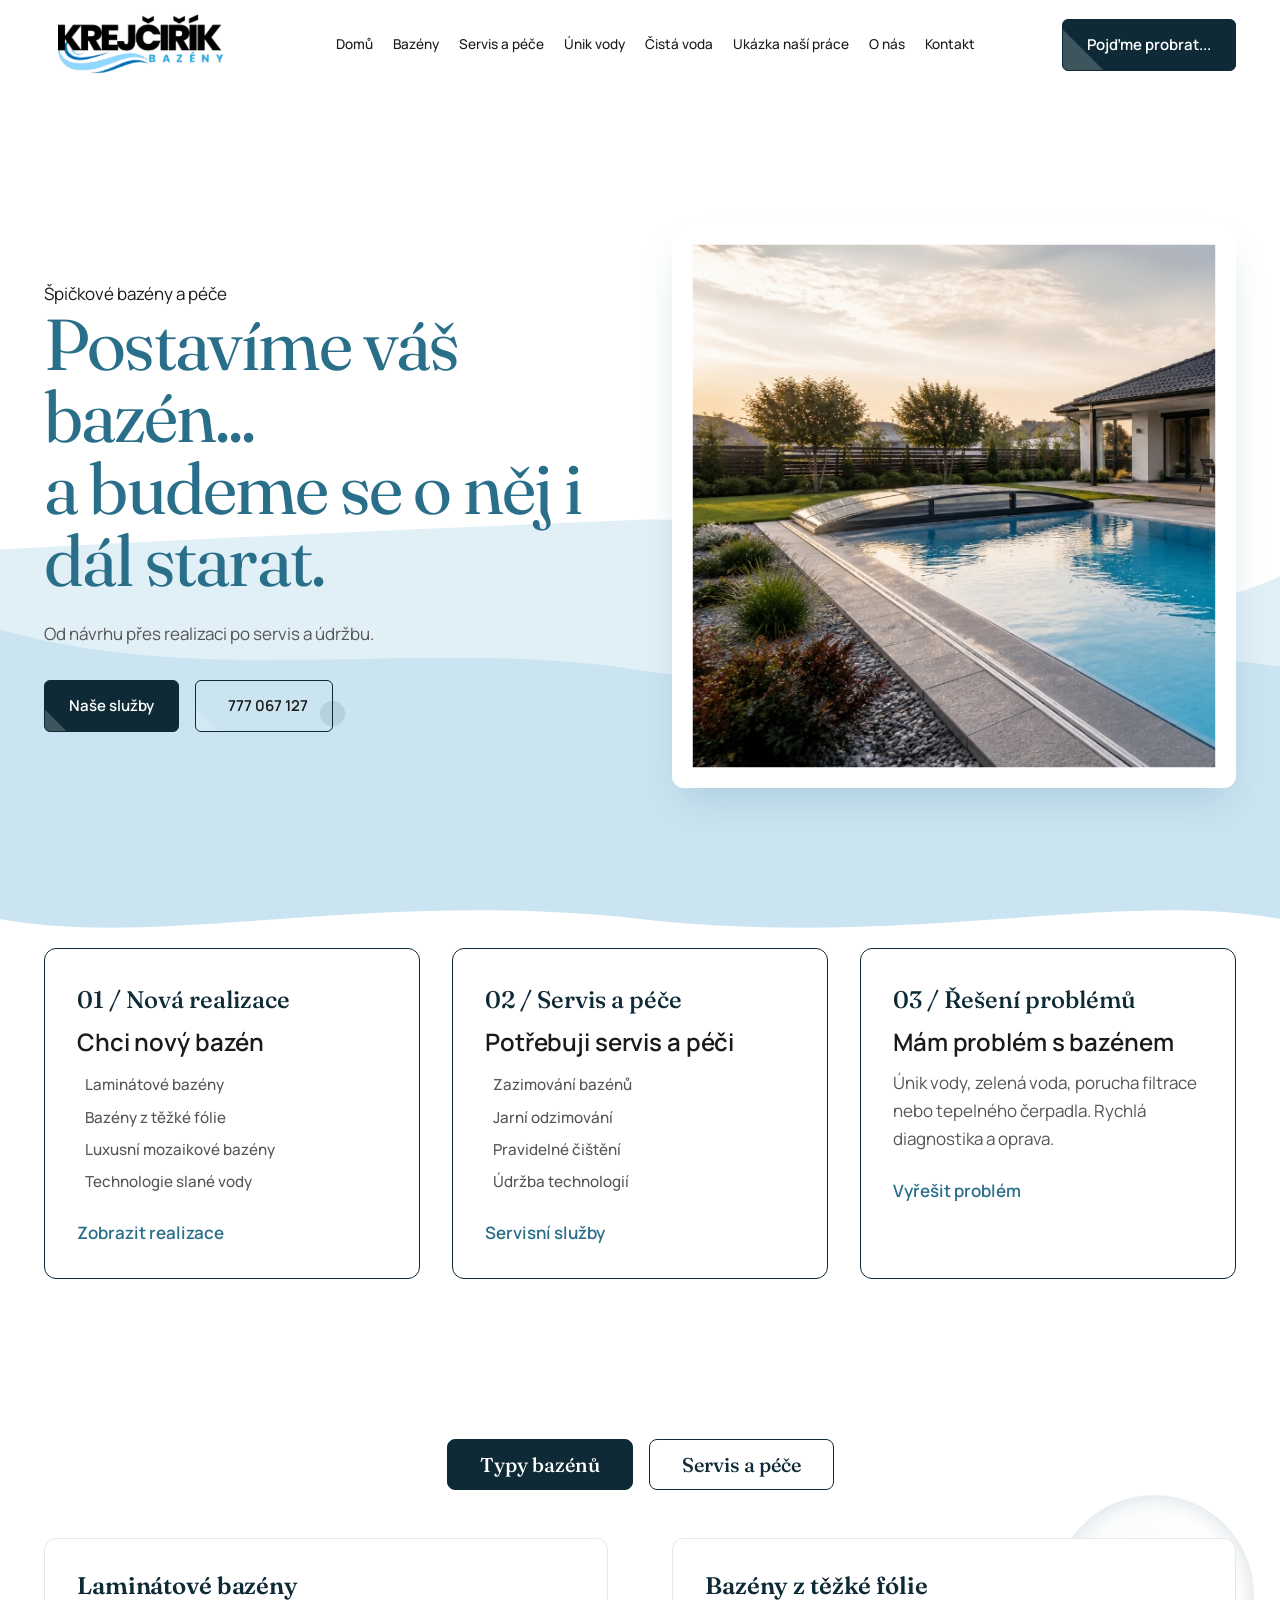
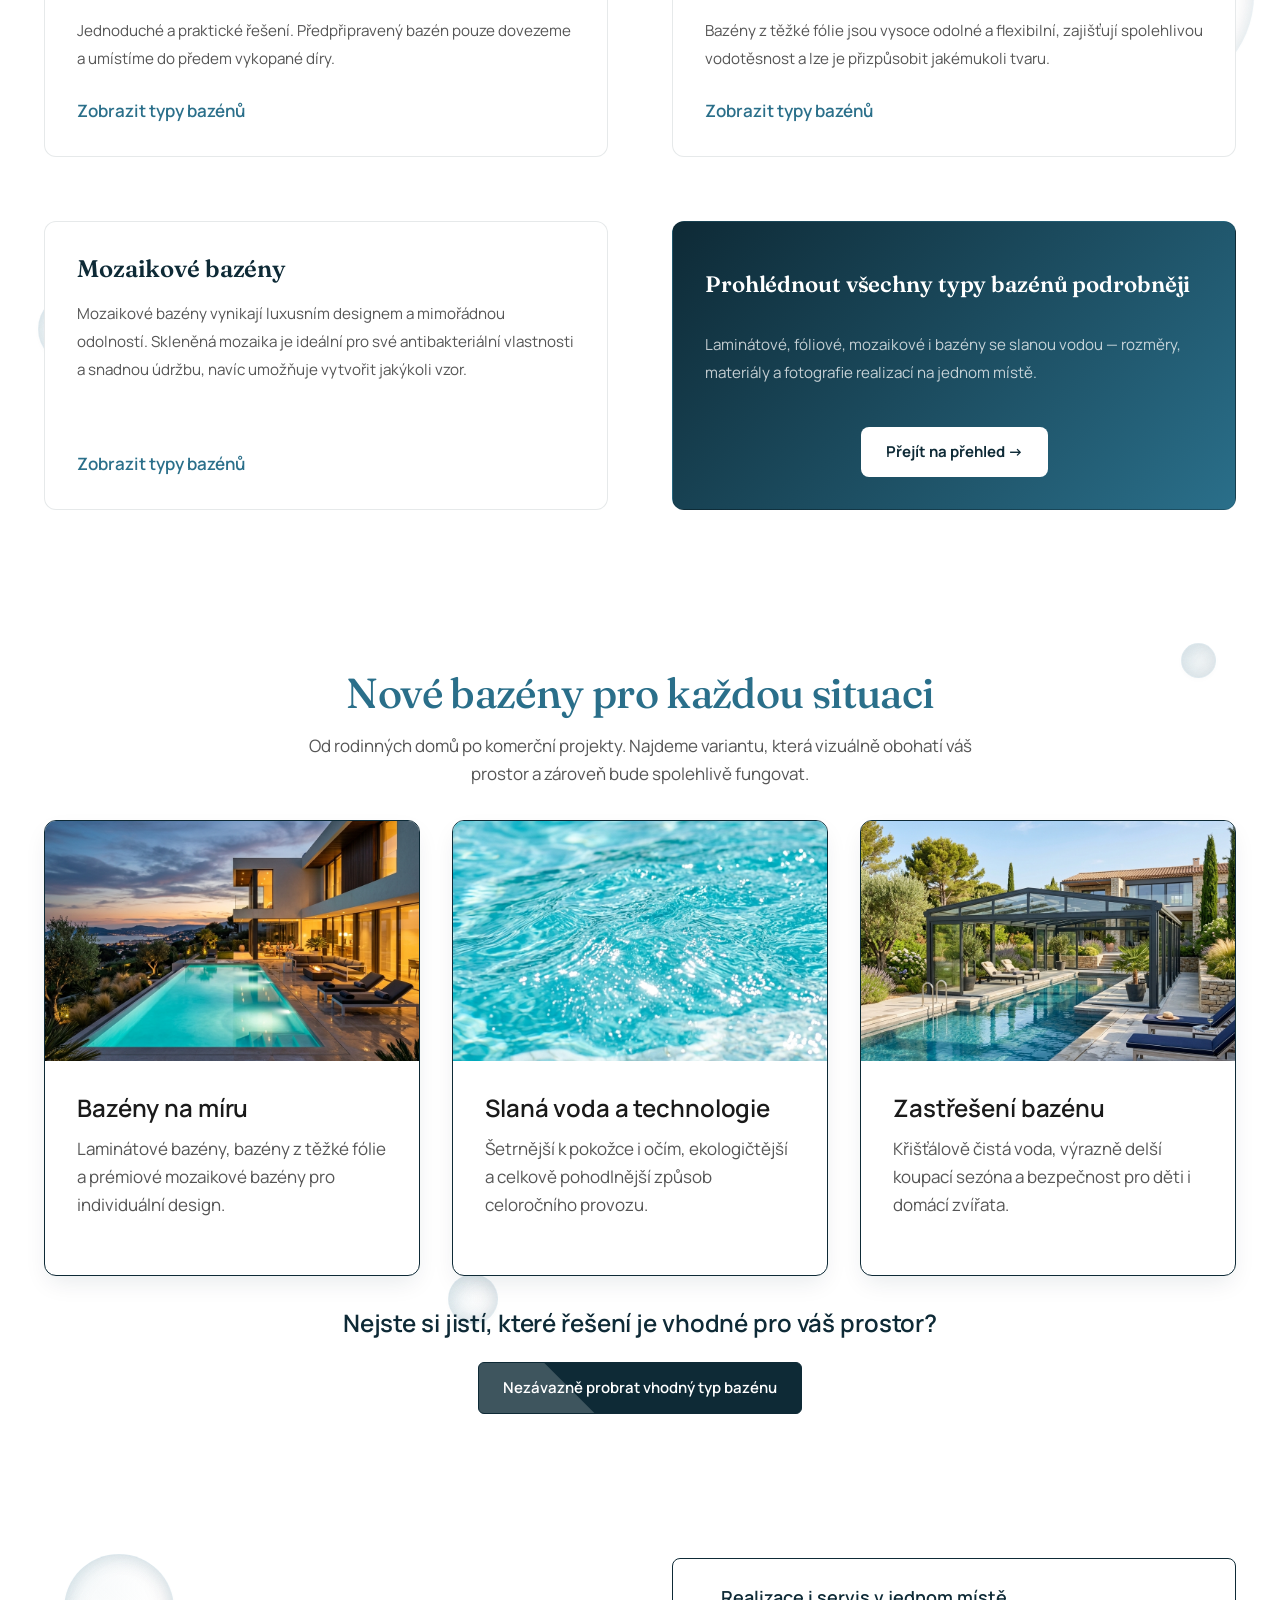
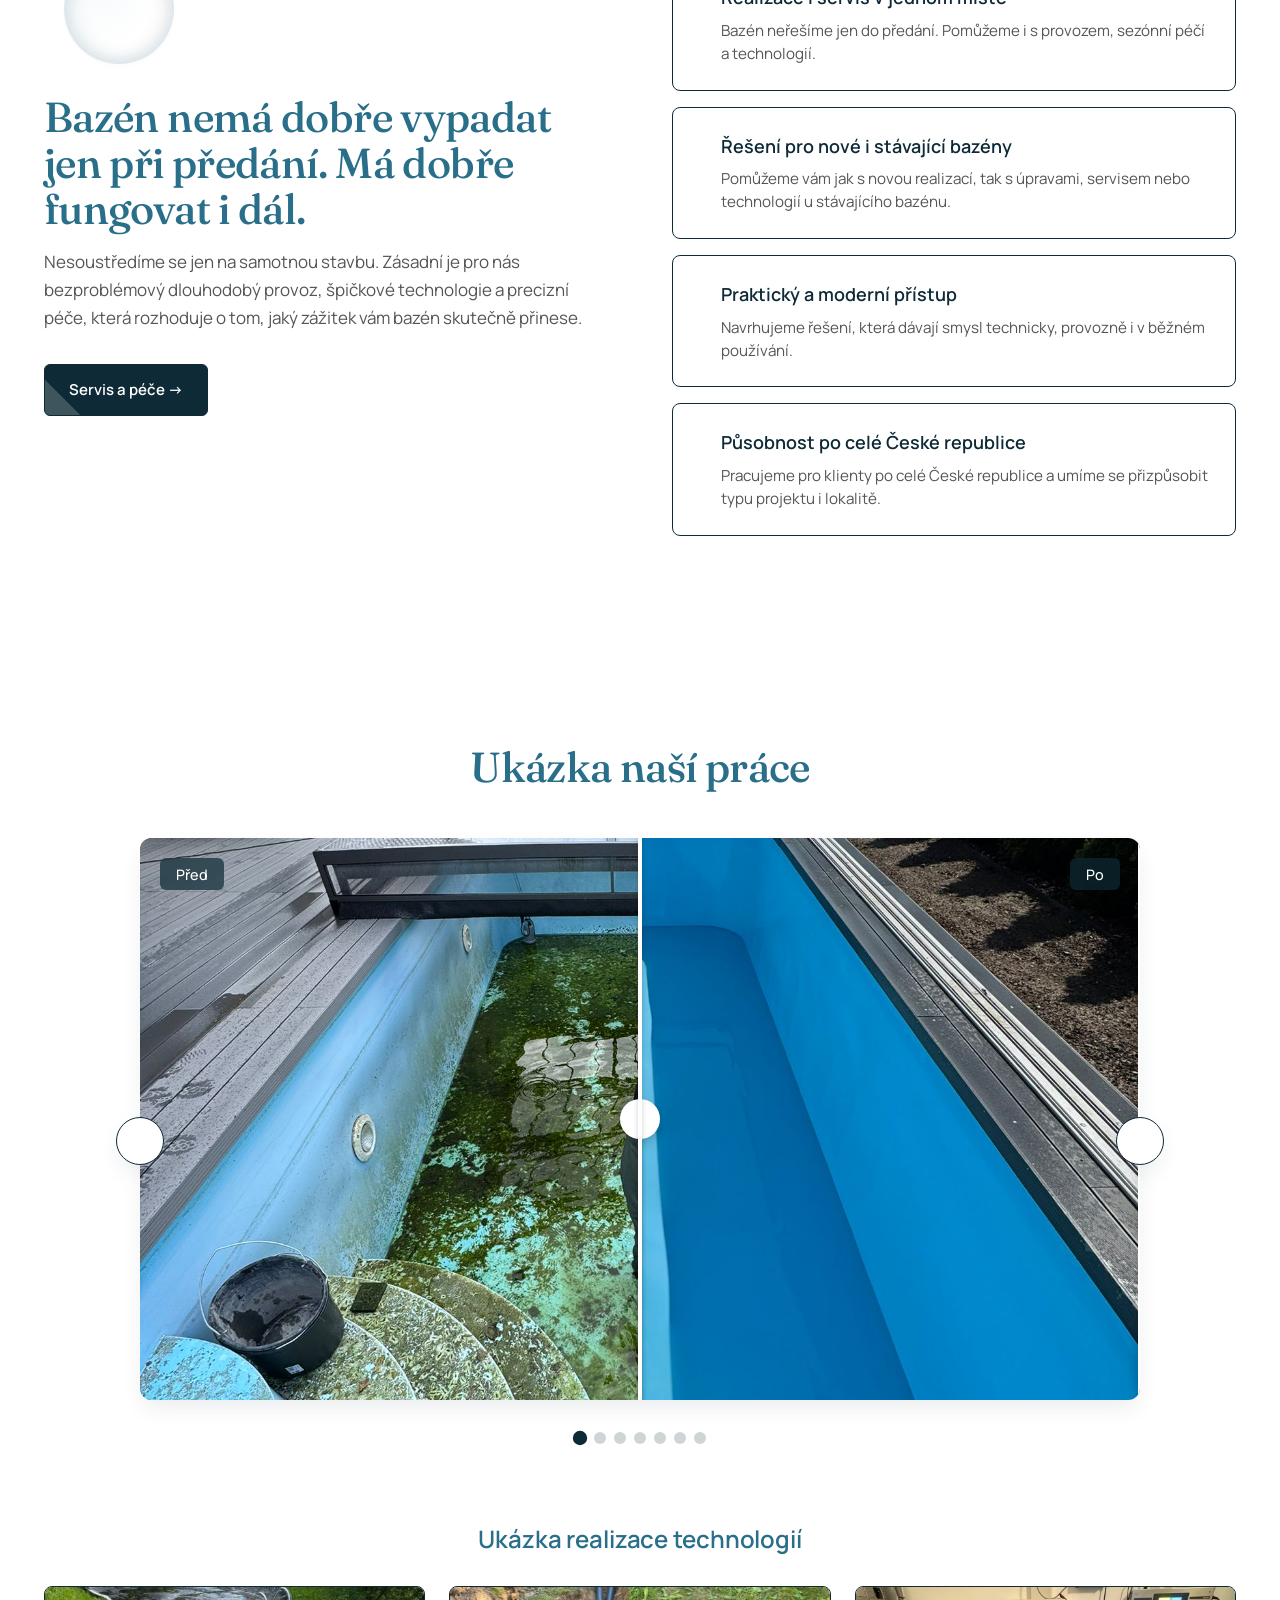
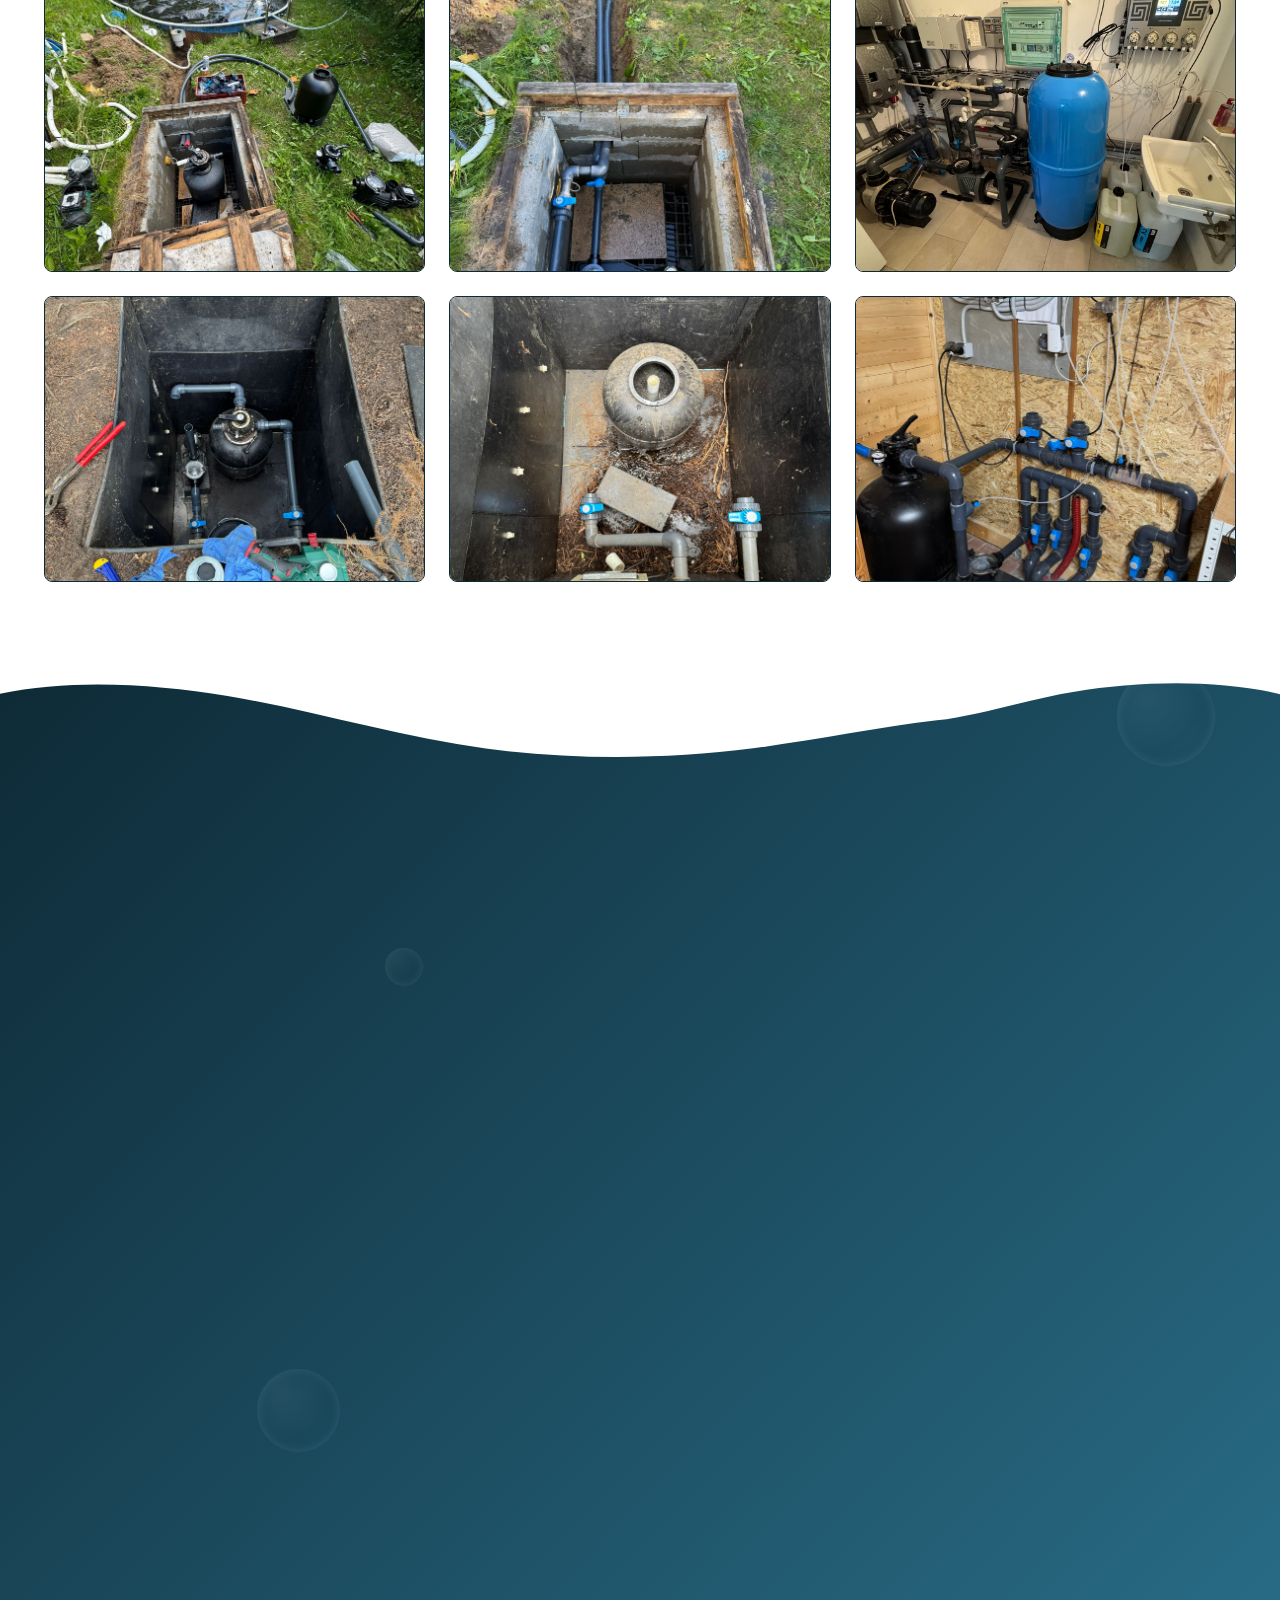
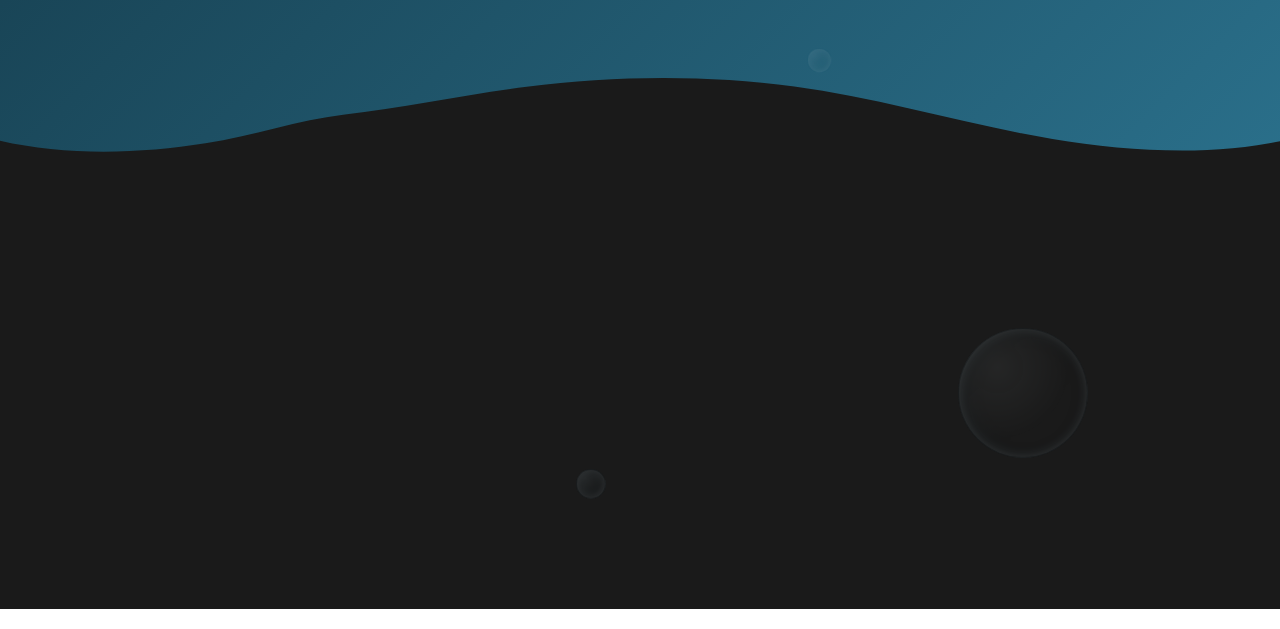
==== commit 68da473a: "Point Servis a péče nav link to servis.html across all pages" ====
--- a/index.html
+++ b/index.html
@@ -25,7 +25,7 @@
             <nav class="nav">
                 <a href="#domu">Domů</a>
                 <a href="#sluzby" class="scroll-tab" data-target="tab-bazeny">Bazény</a>
-                <a href="#sluzby" class="scroll-tab" data-target="tab-servis">Servis a péče</a>
+                <a href="servis.html">Servis a péče</a>
                 <a href="unik-vody.html">Únik vody</a>
                 <a href="#cista-voda">Čistá voda</a>
                 <a href="#realizace">Ukázka naší práce</a>
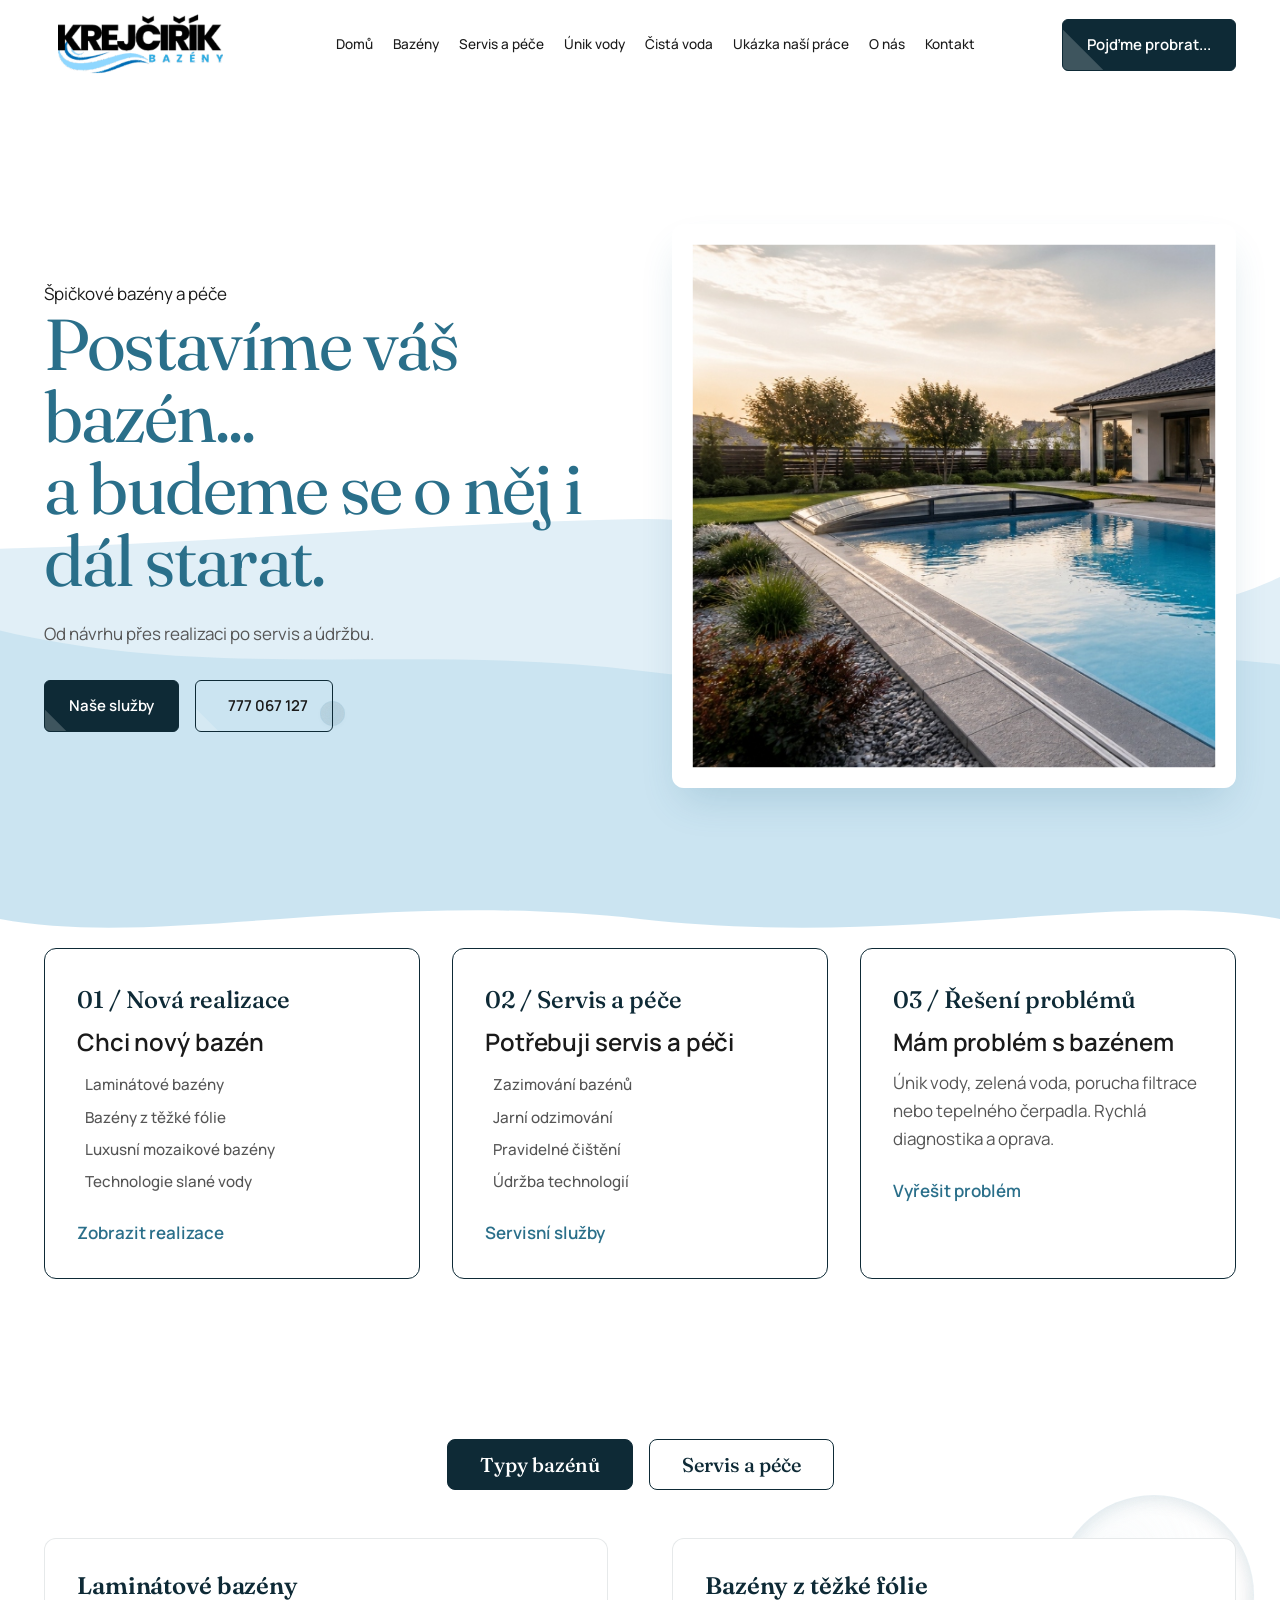
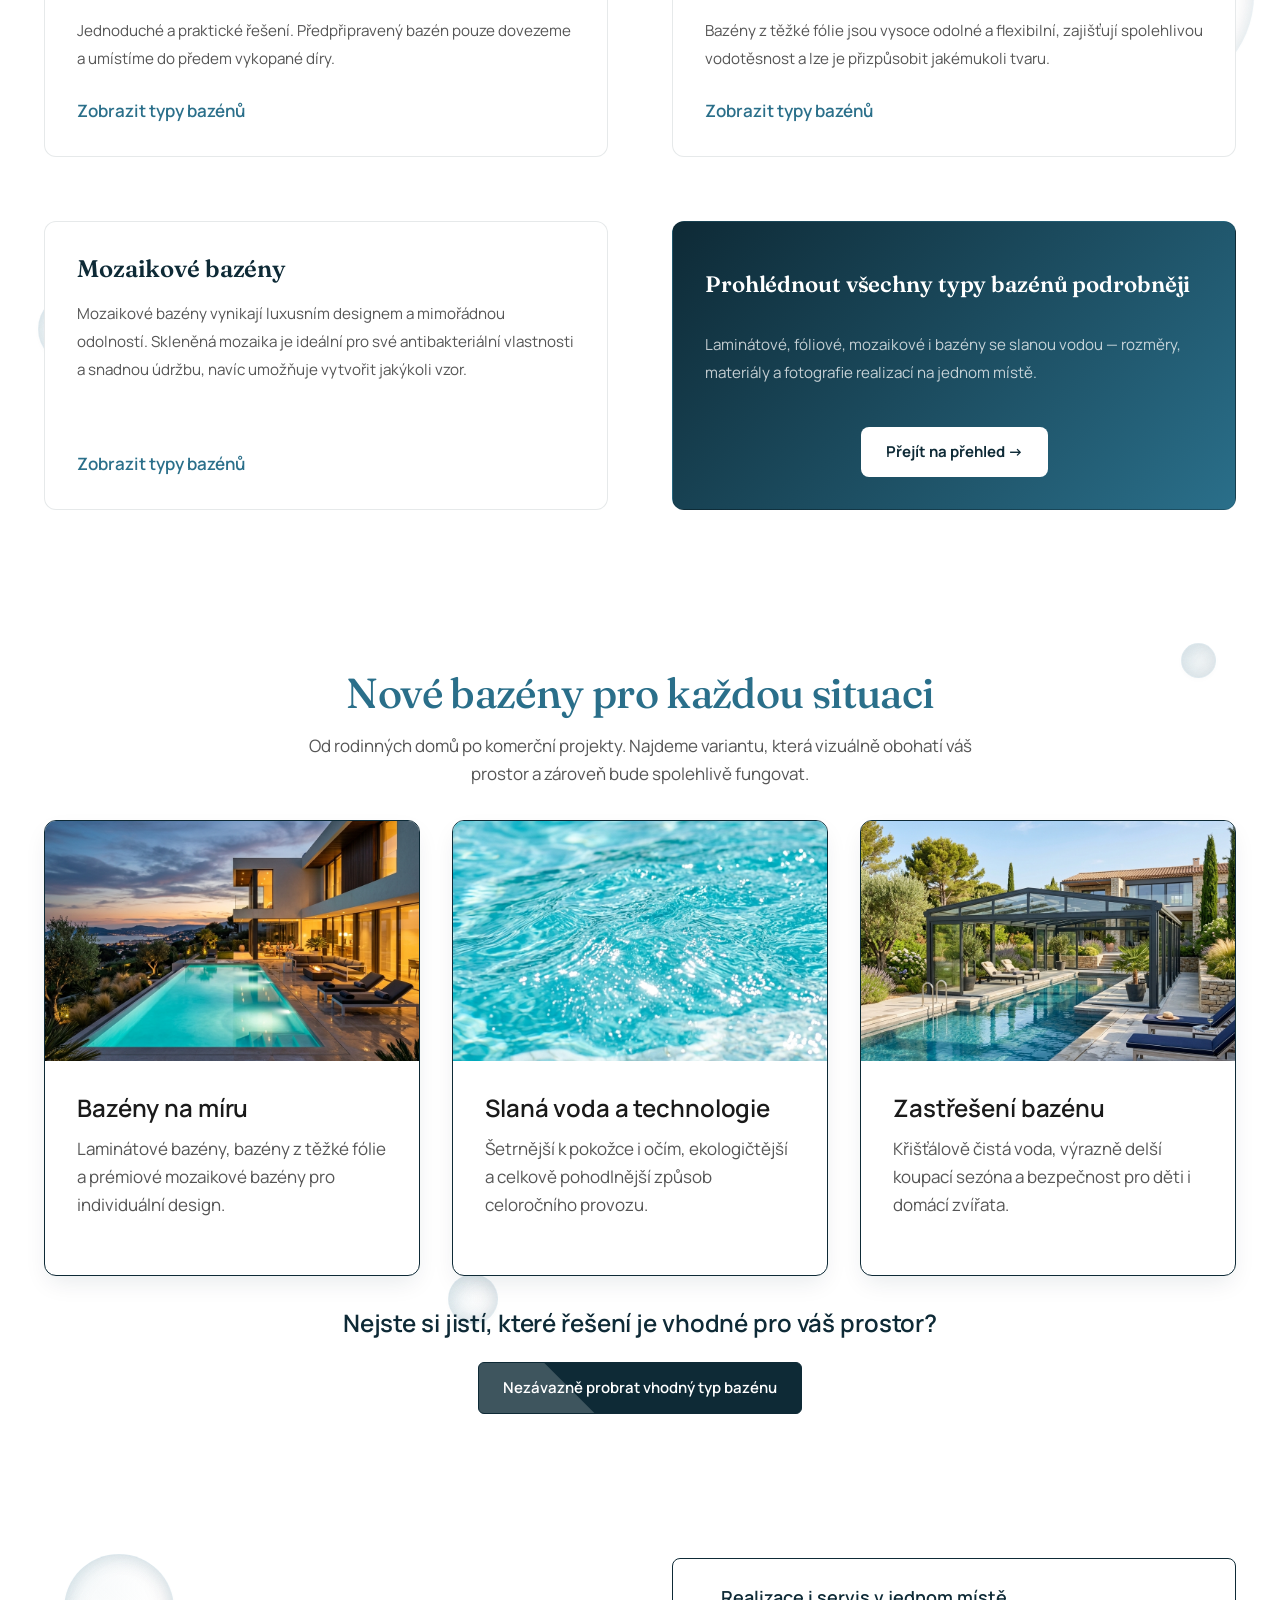
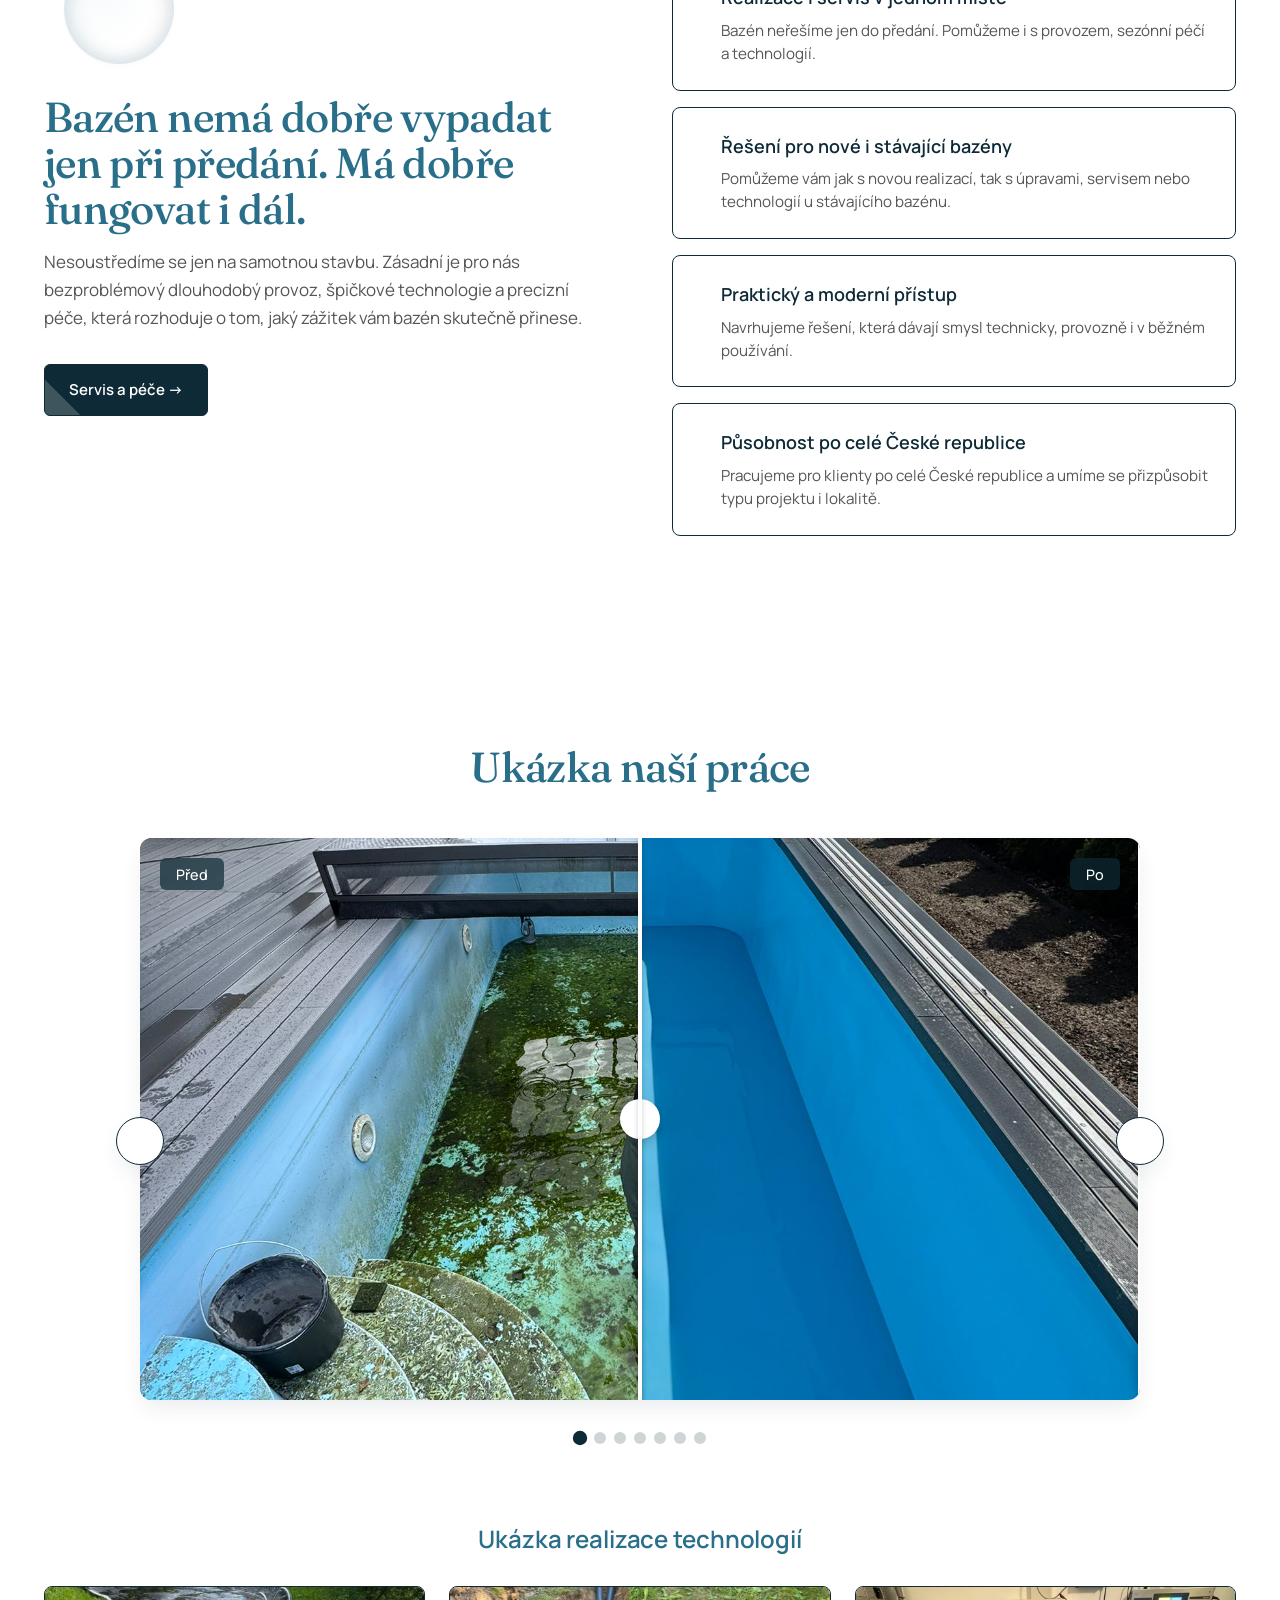
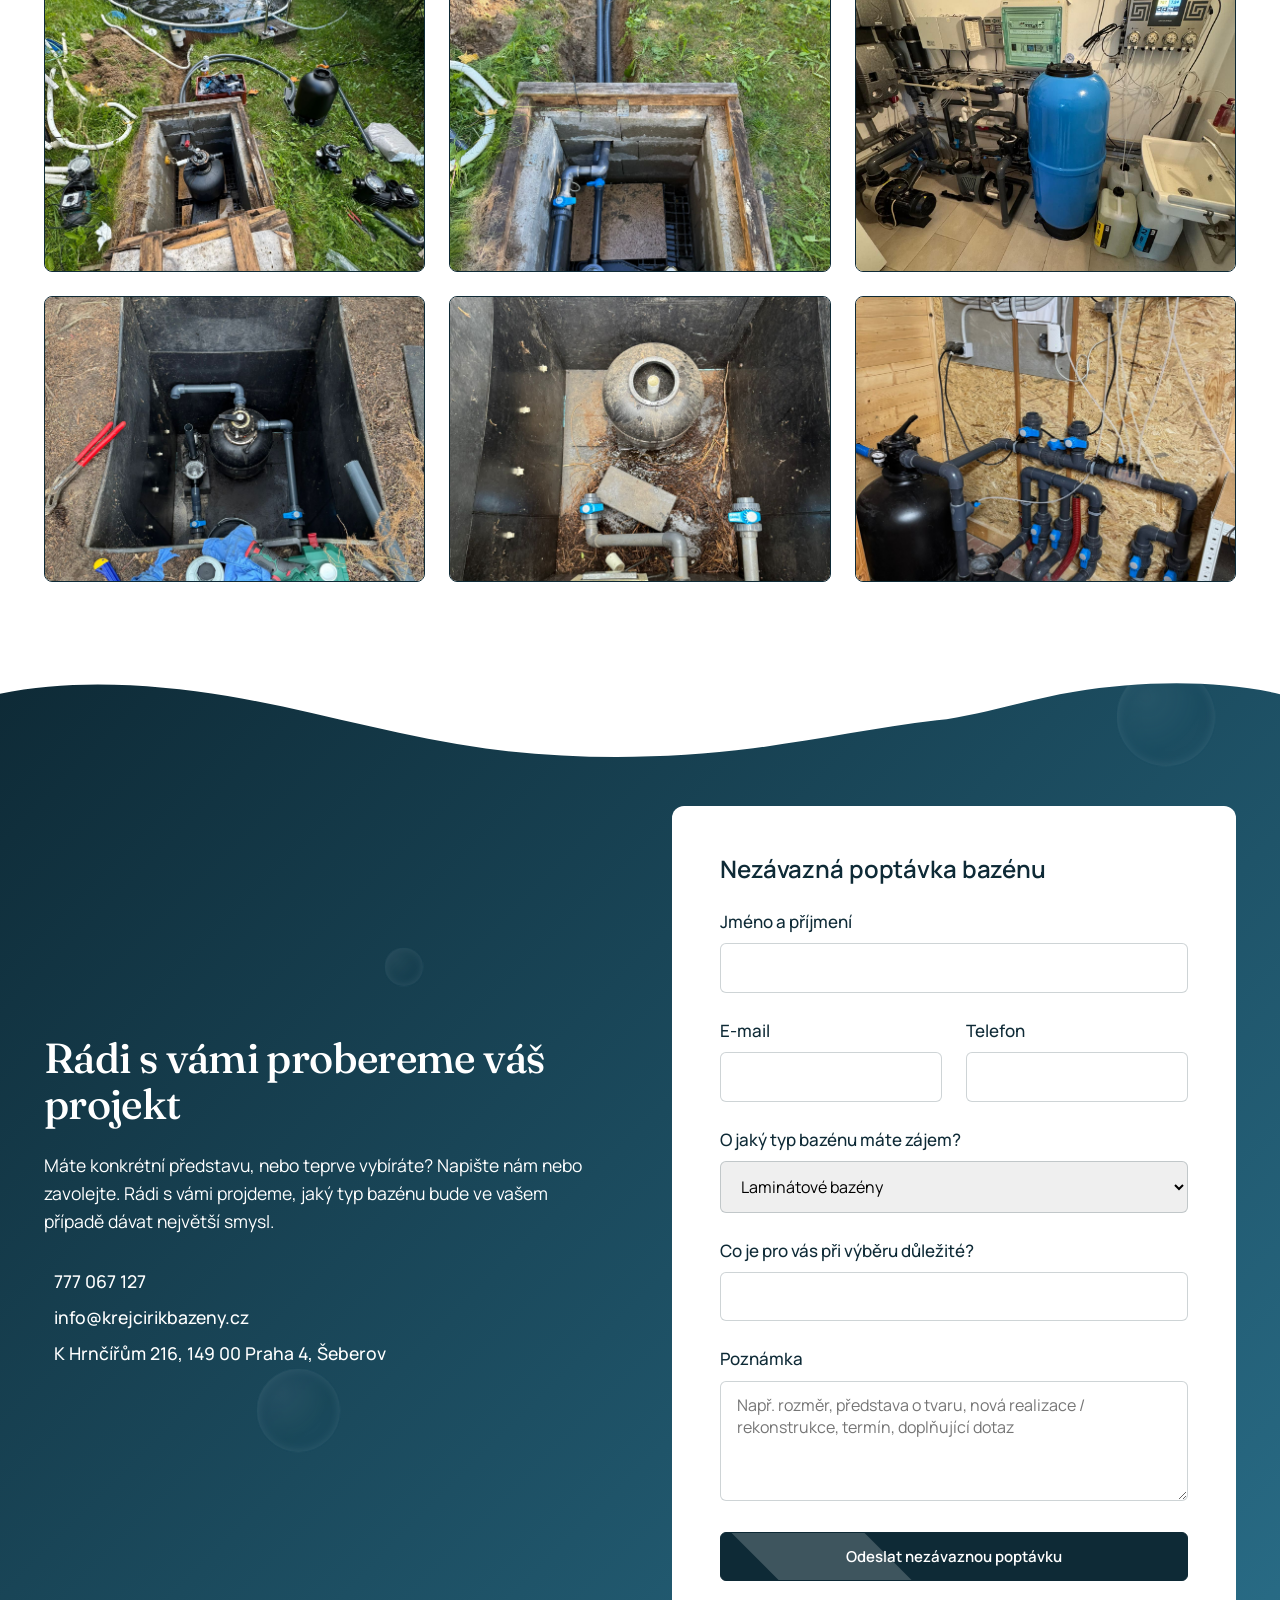
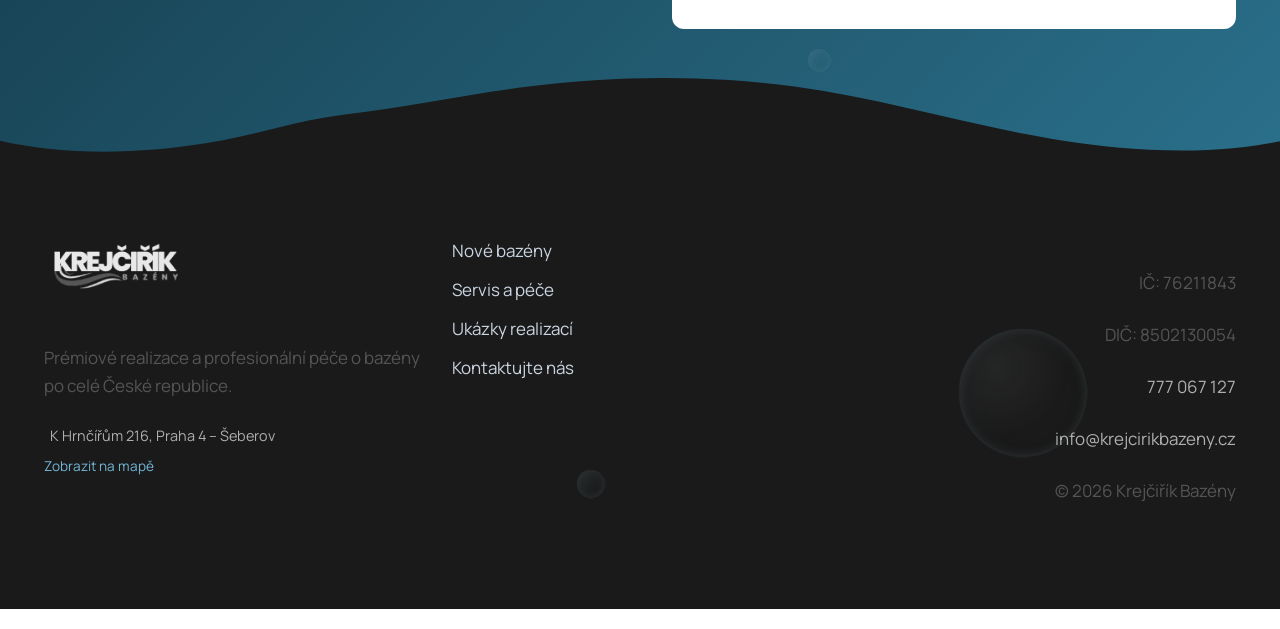
==== commit 8e37f81b: "Point Bazény nav link to bazeny.html across all pages" ====
--- a/index.html
+++ b/index.html
@@ -24,7 +24,7 @@
             <a href="#domu" class="logo" style="display: flex; align-items: center;"><img src="images/logo.png" alt="Krejčiřík Bazény" style="height: 80px; width: auto; display: block;"></a>
             <nav class="nav">
                 <a href="#domu">Domů</a>
-                <a href="#sluzby" class="scroll-tab" data-target="tab-bazeny">Bazény</a>
+                <a href="bazeny.html">Bazény</a>
                 <a href="servis.html">Servis a péče</a>
                 <a href="unik-vody.html">Únik vody</a>
                 <a href="#cista-voda">Čistá voda</a>
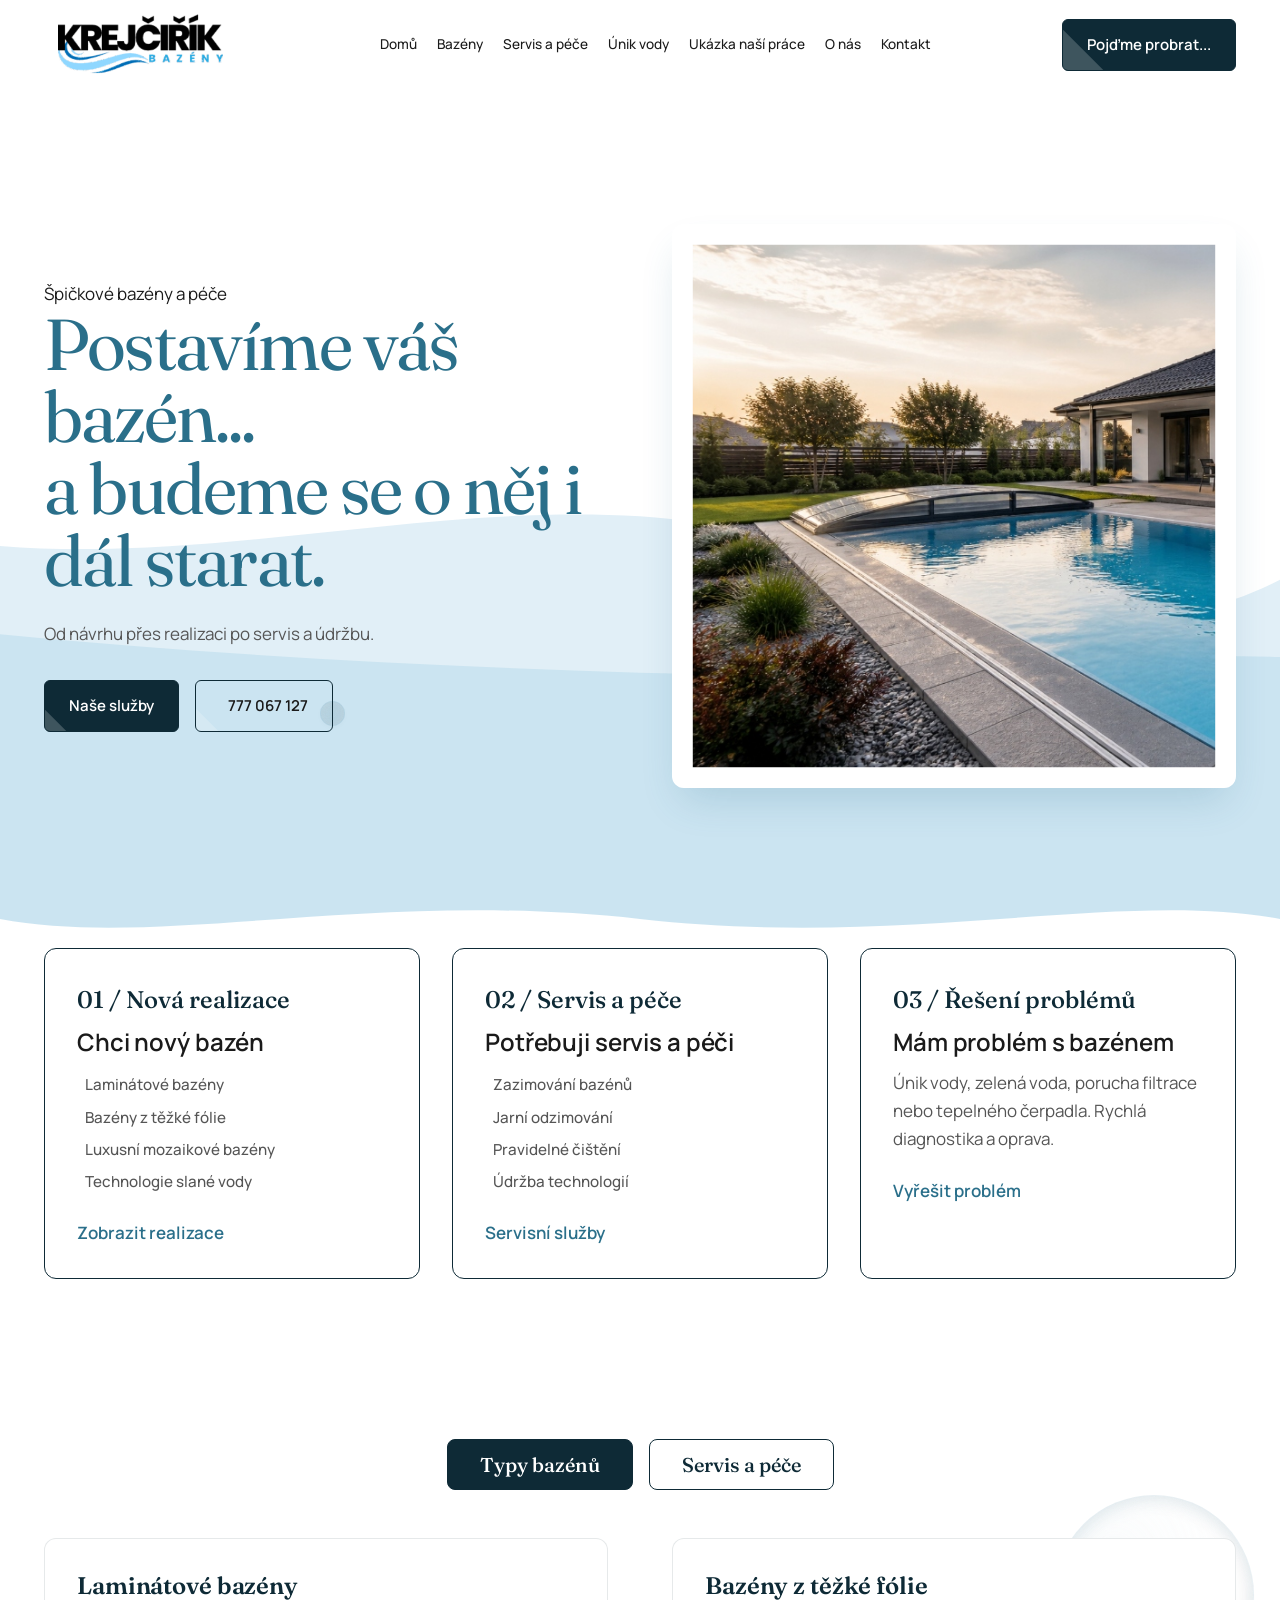
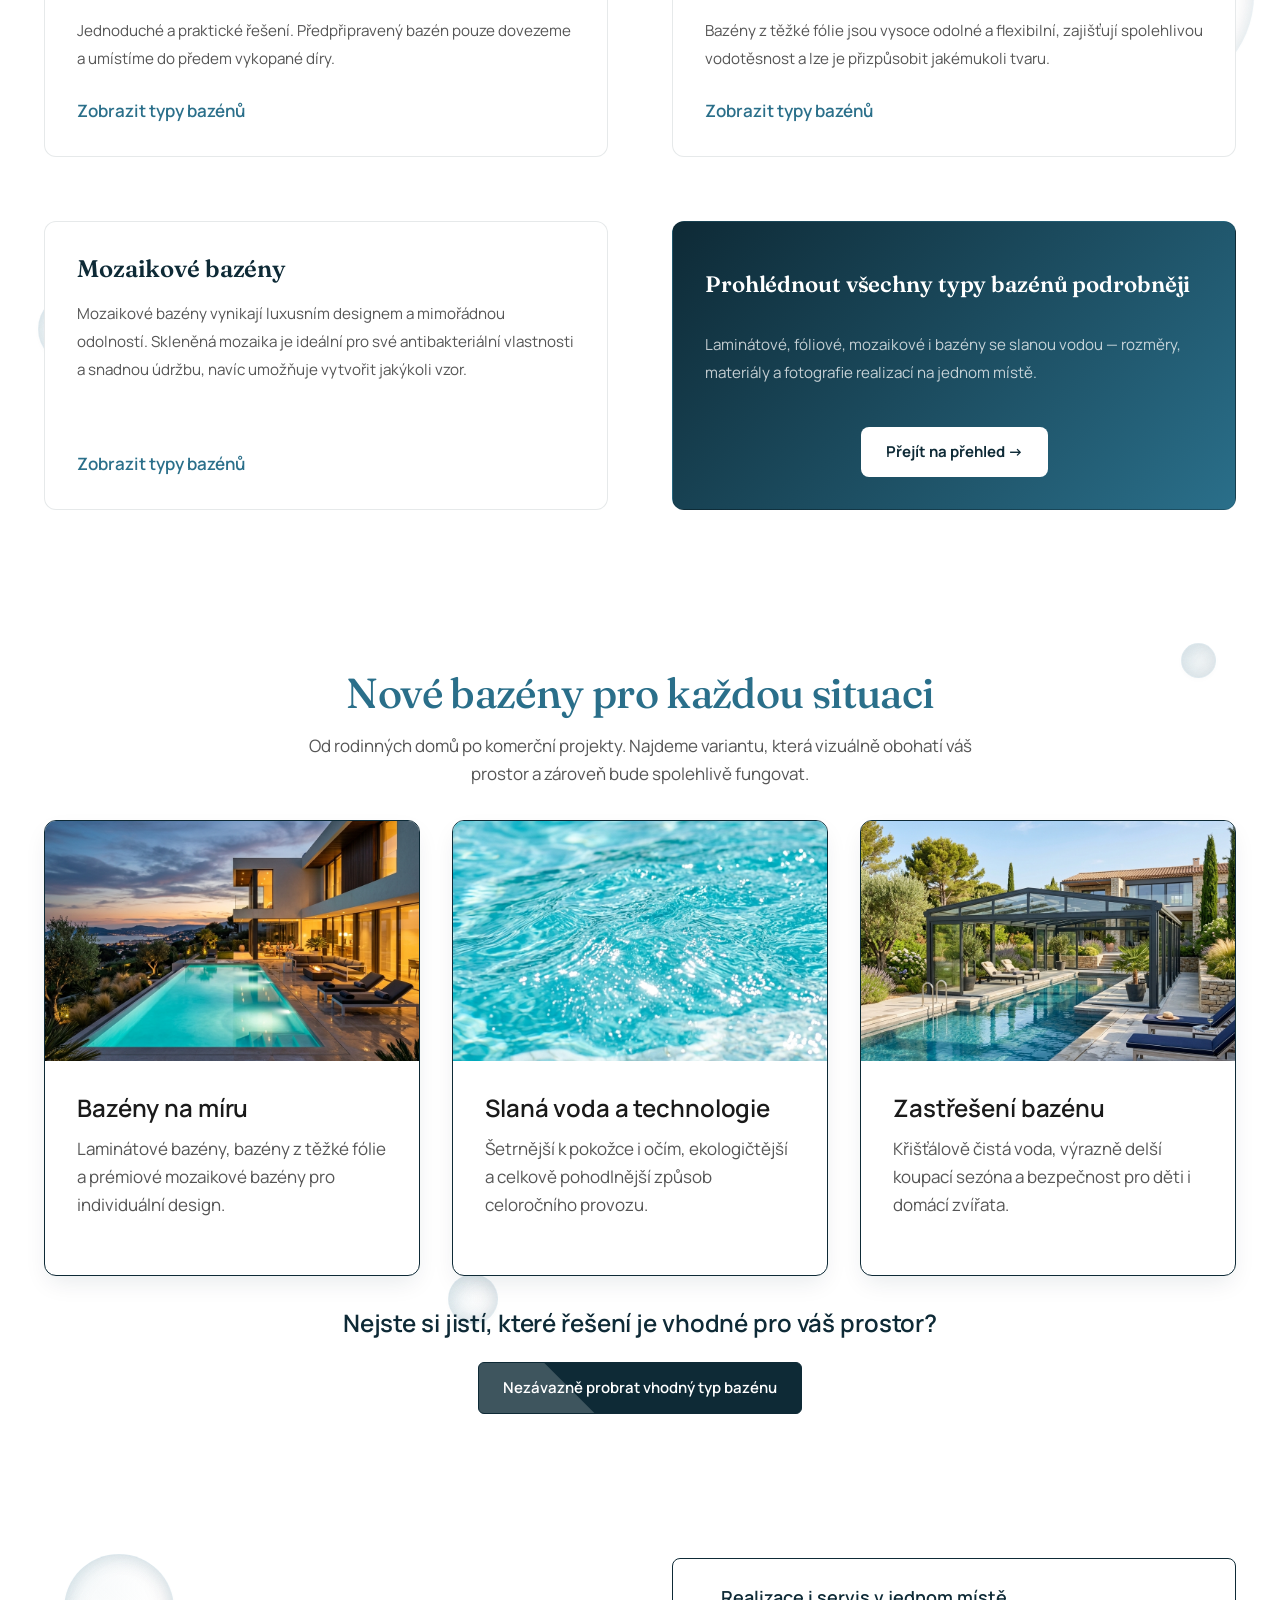
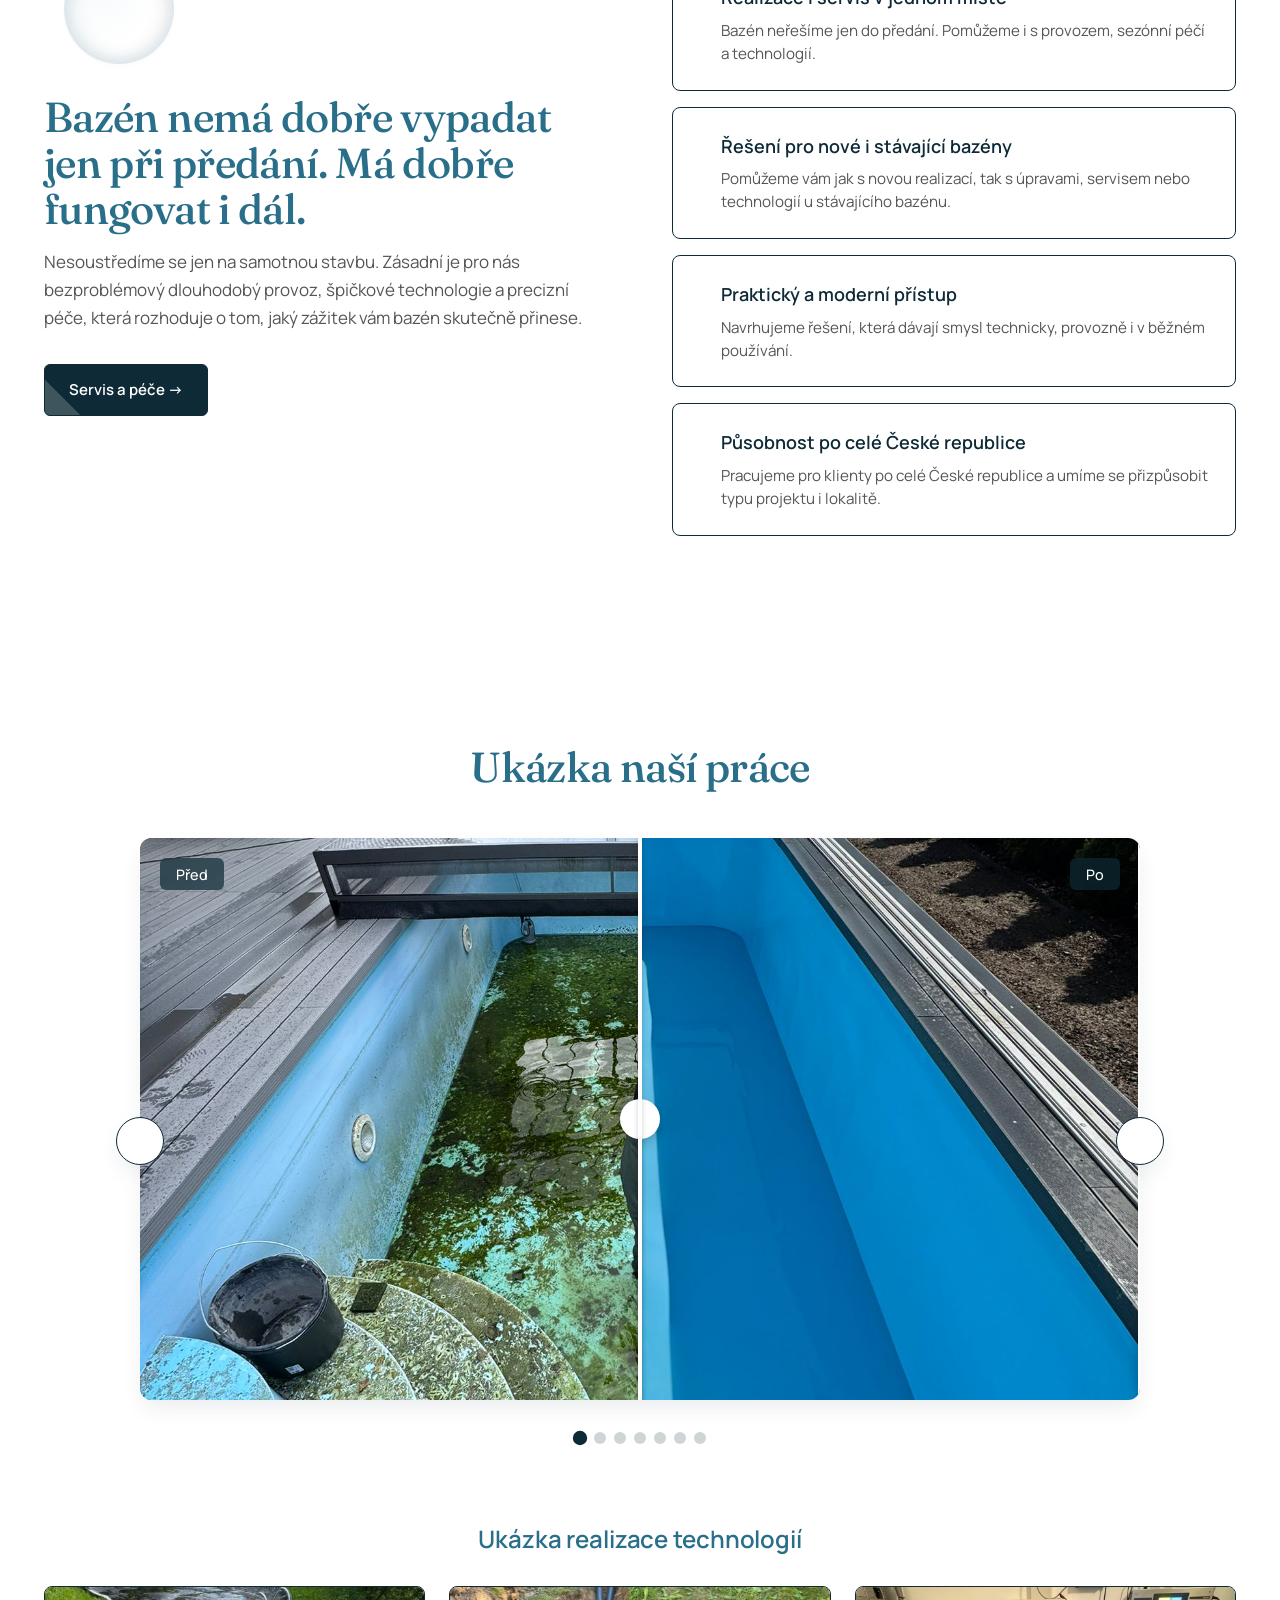
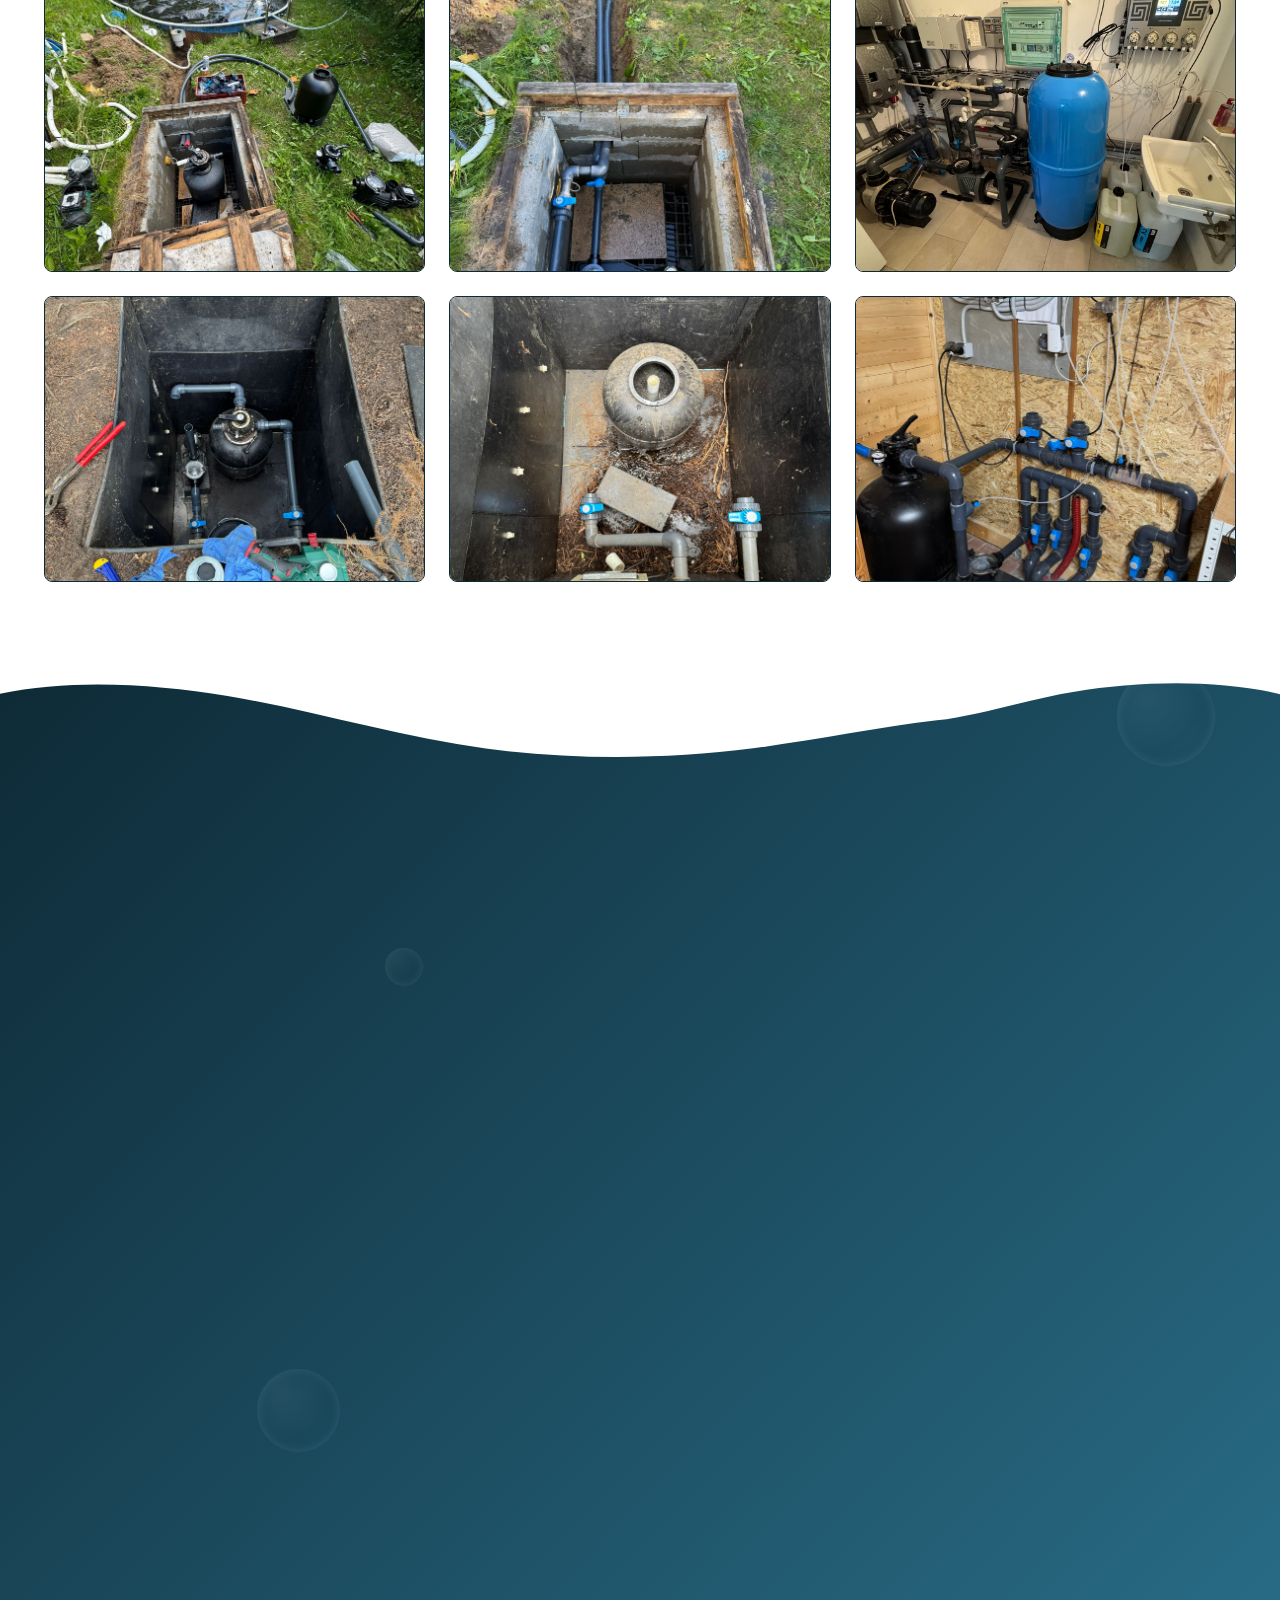
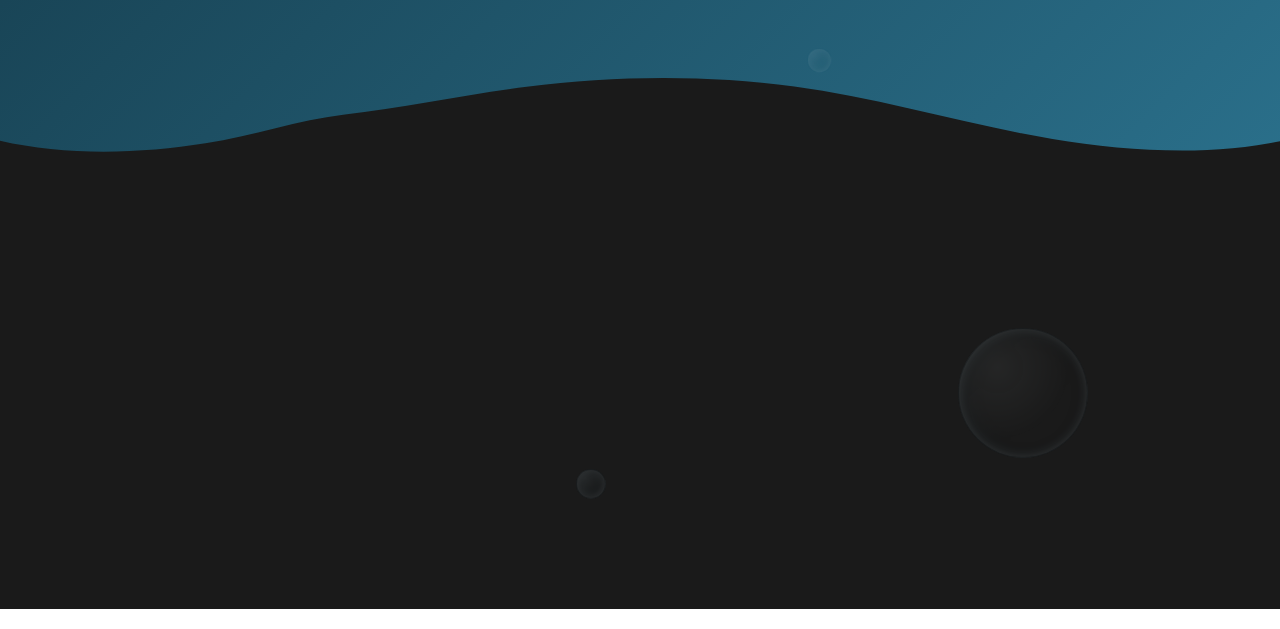
==== commit e7422bea: "Remove Čistá voda nav link from all pages" ====
--- a/index.html
+++ b/index.html
@@ -27,7 +27,6 @@
                 <a href="bazeny.html">Bazény</a>
                 <a href="servis.html">Servis a péče</a>
                 <a href="unik-vody.html">Únik vody</a>
-                <a href="#cista-voda">Čistá voda</a>
                 <a href="#realizace">Ukázka naší práce</a>
                 <a href="o-nas.html">O nás</a>
                 <a href="#kontakt-cta">Kontakt</a>
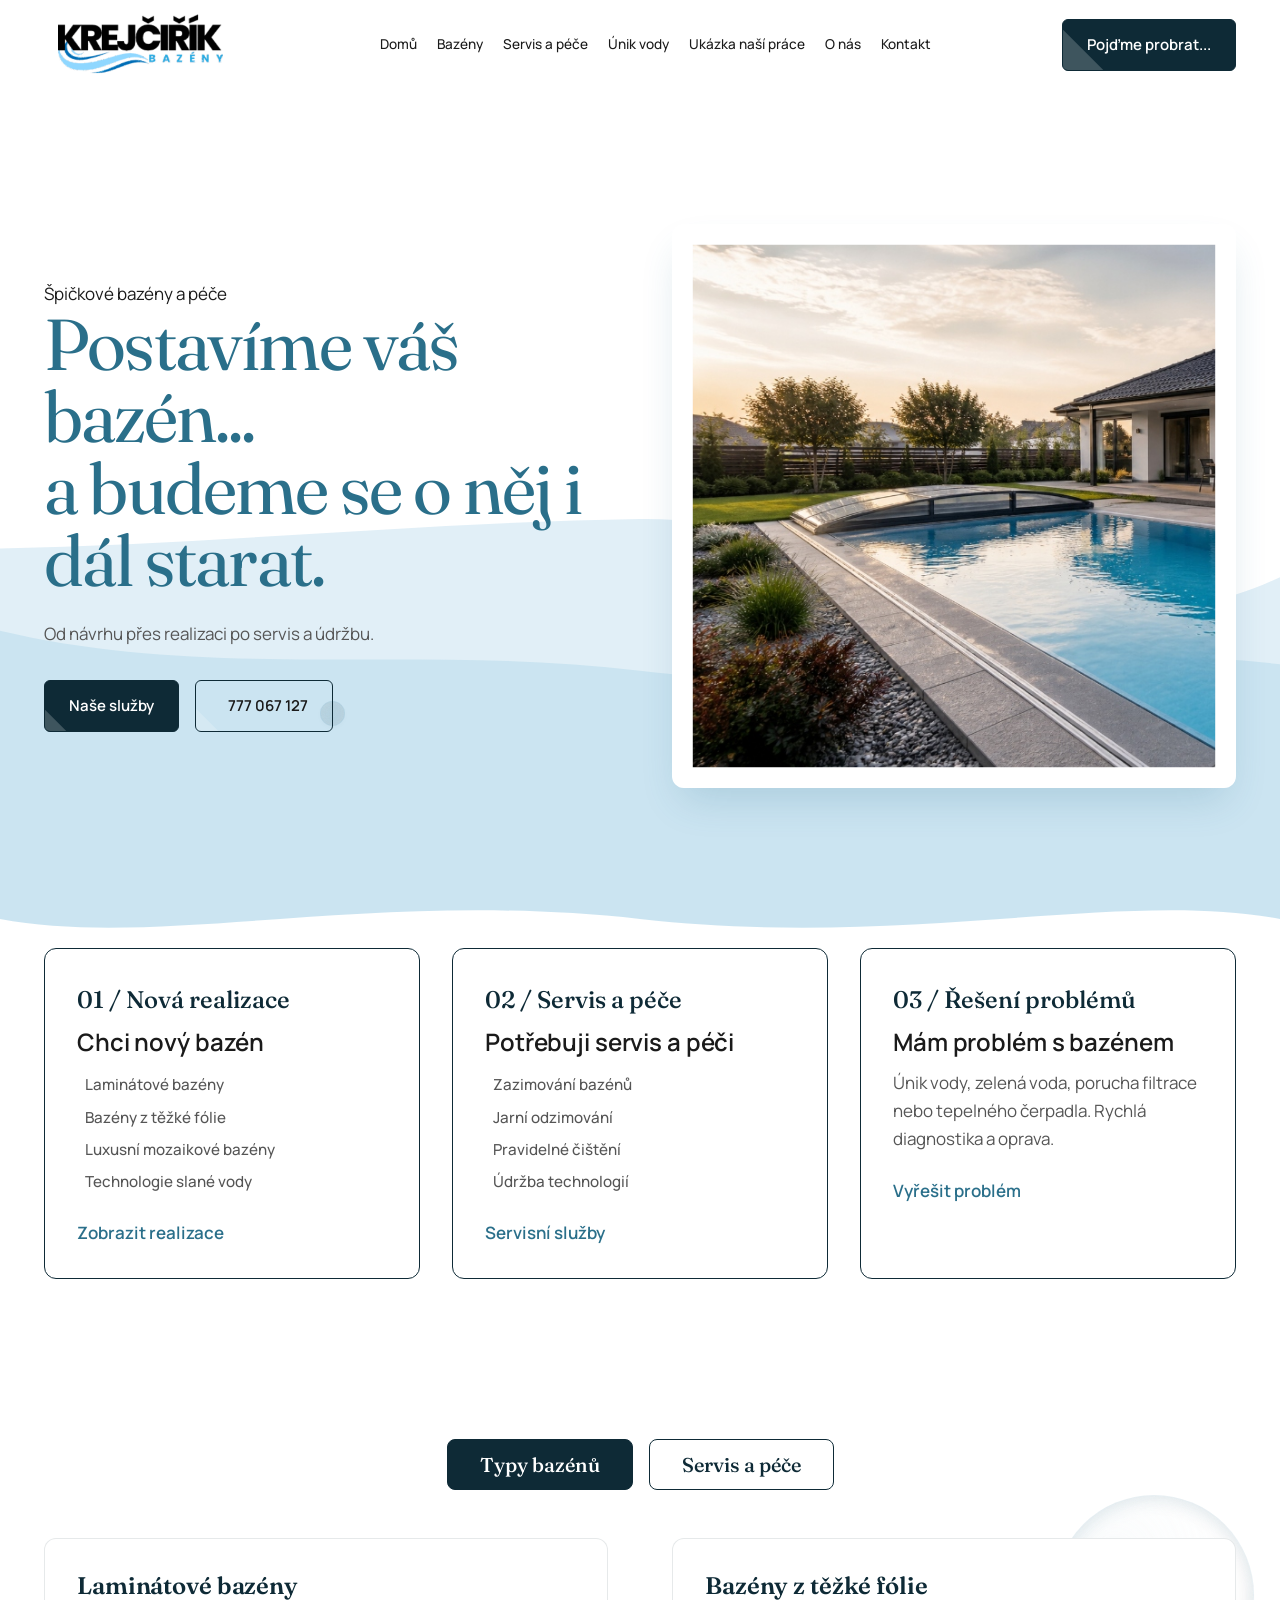
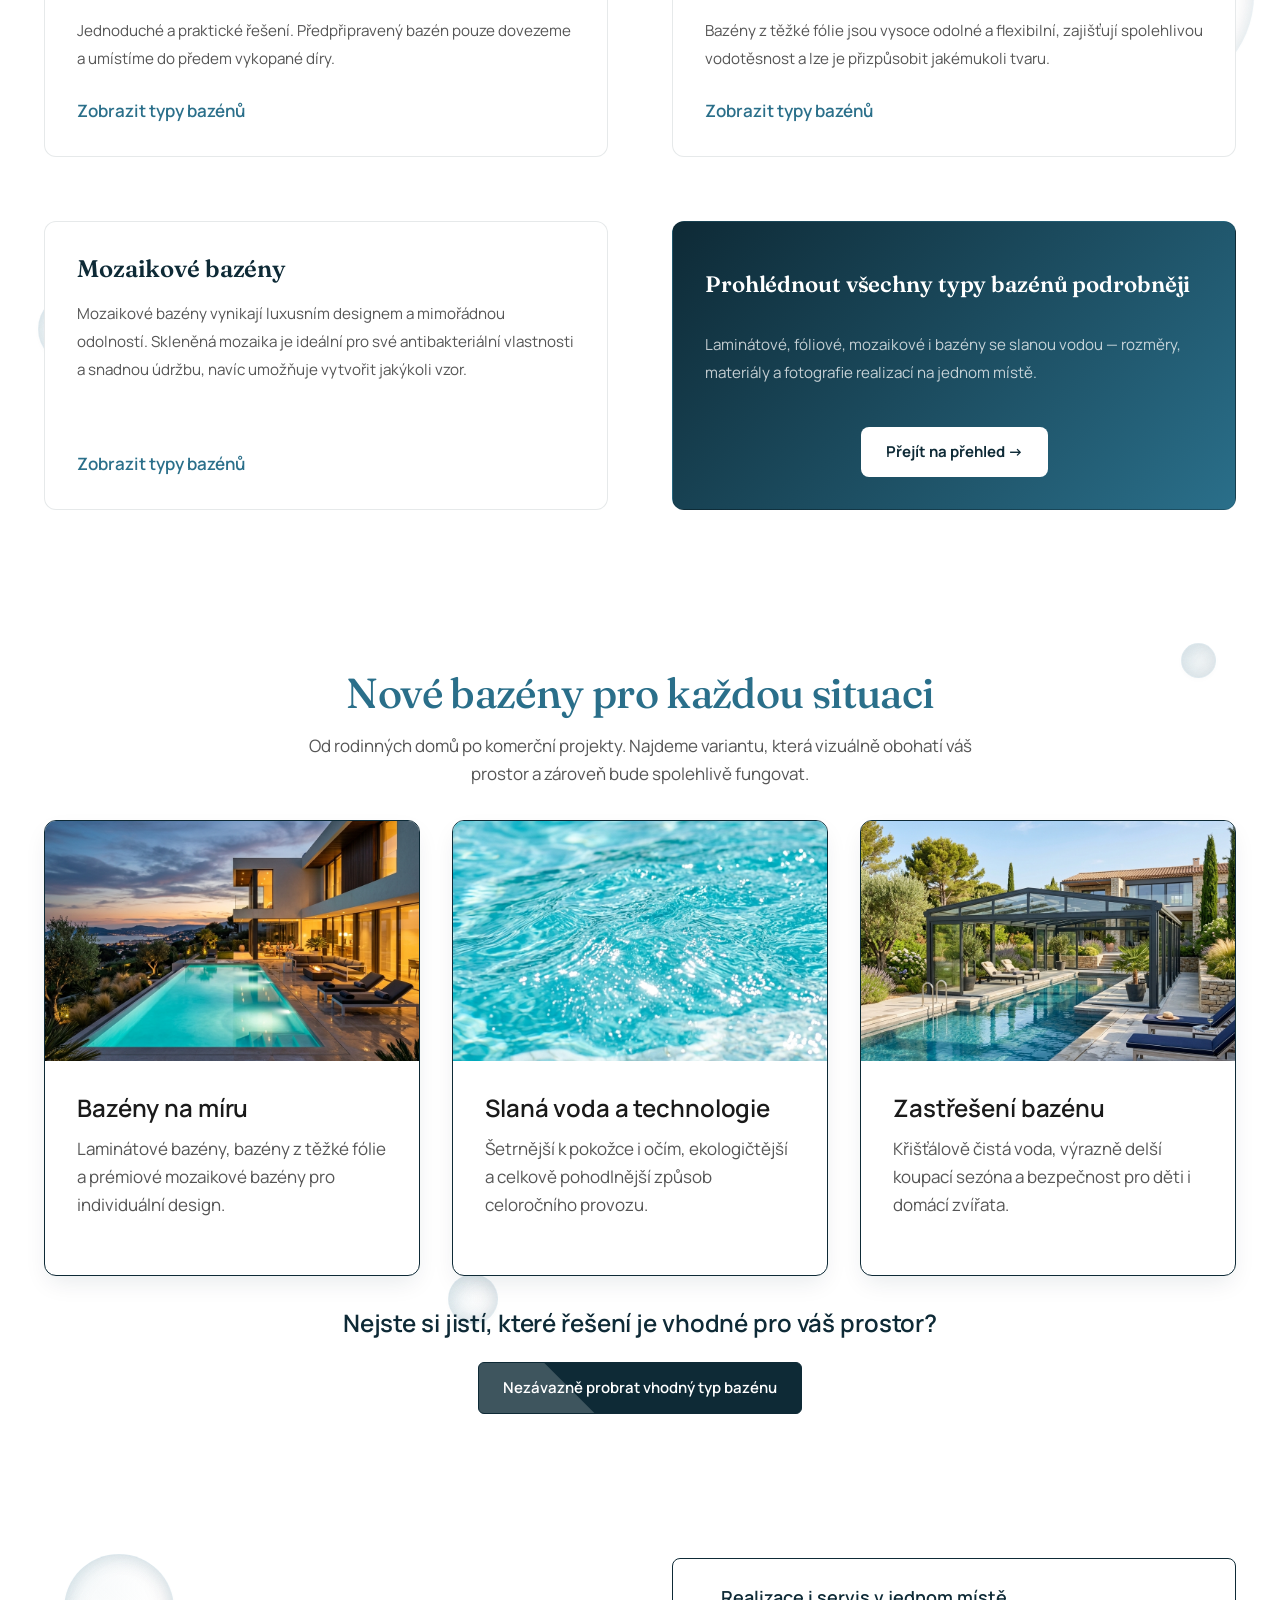
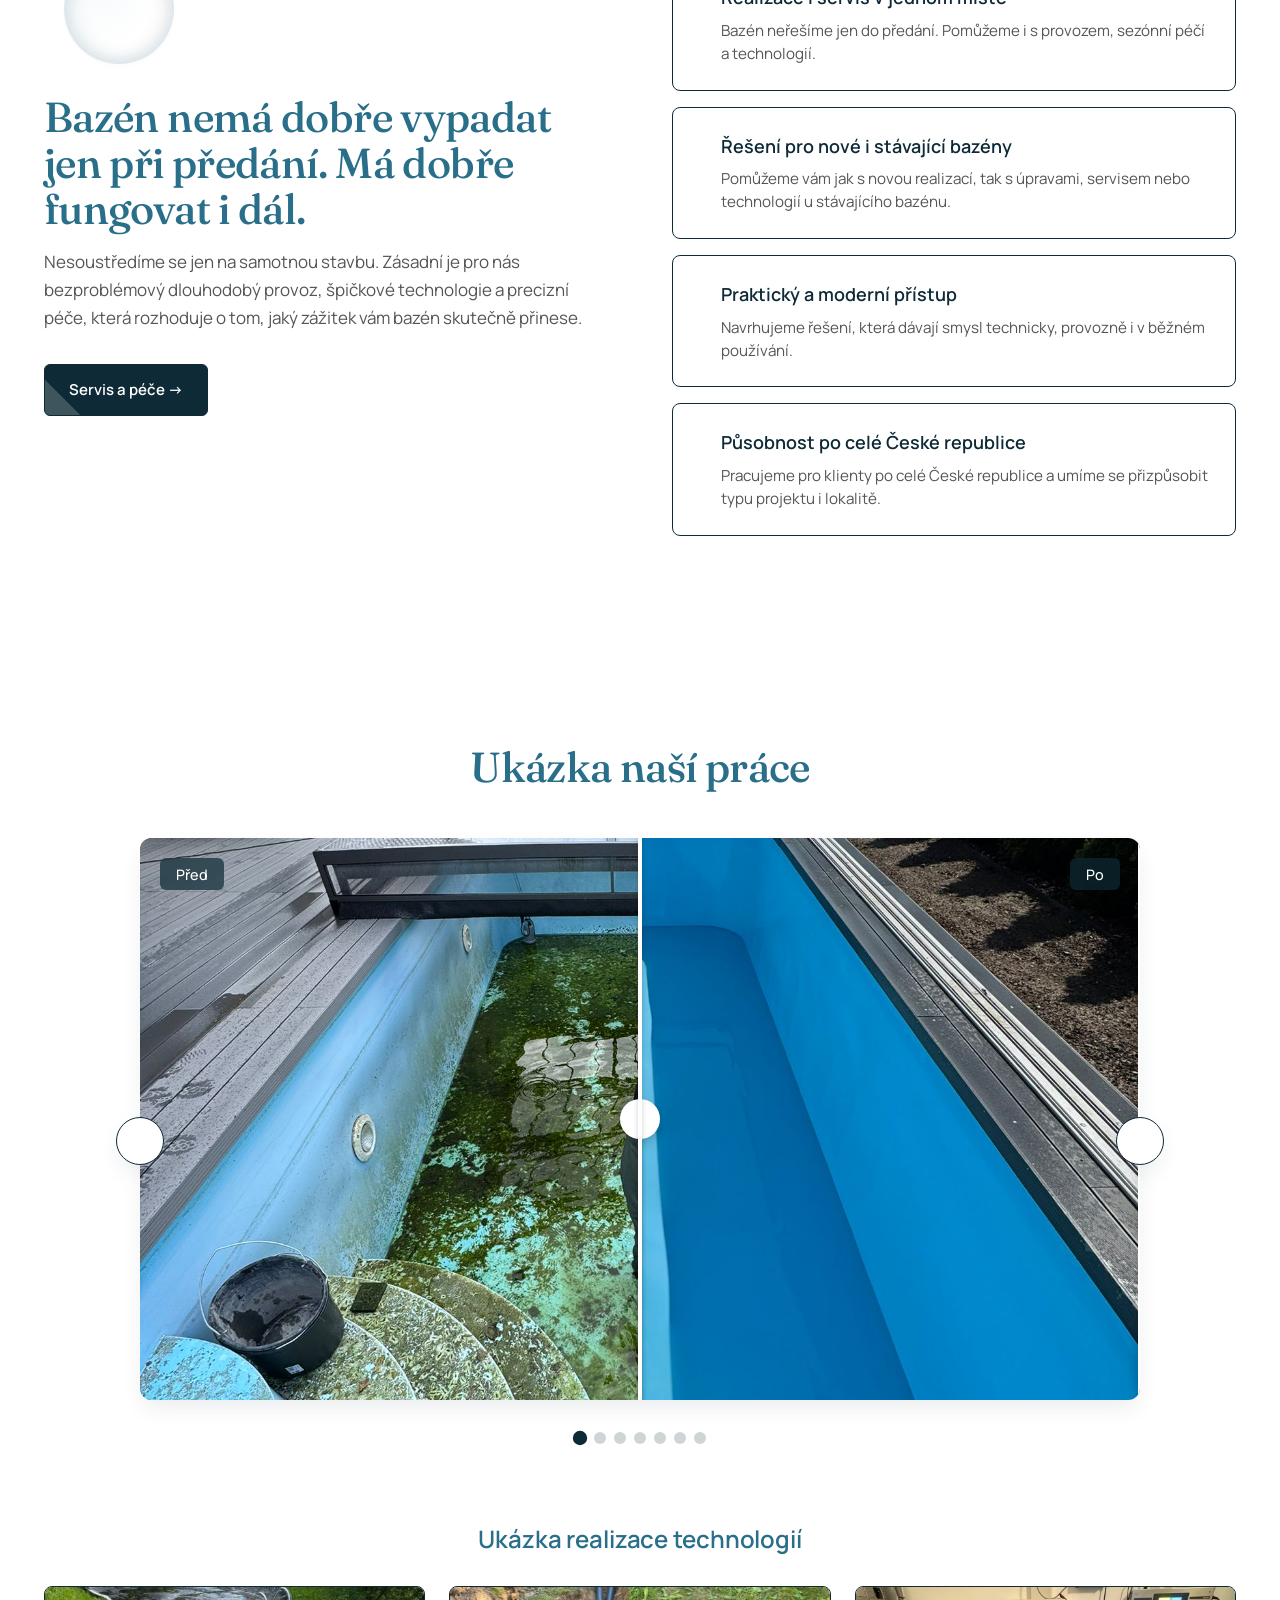
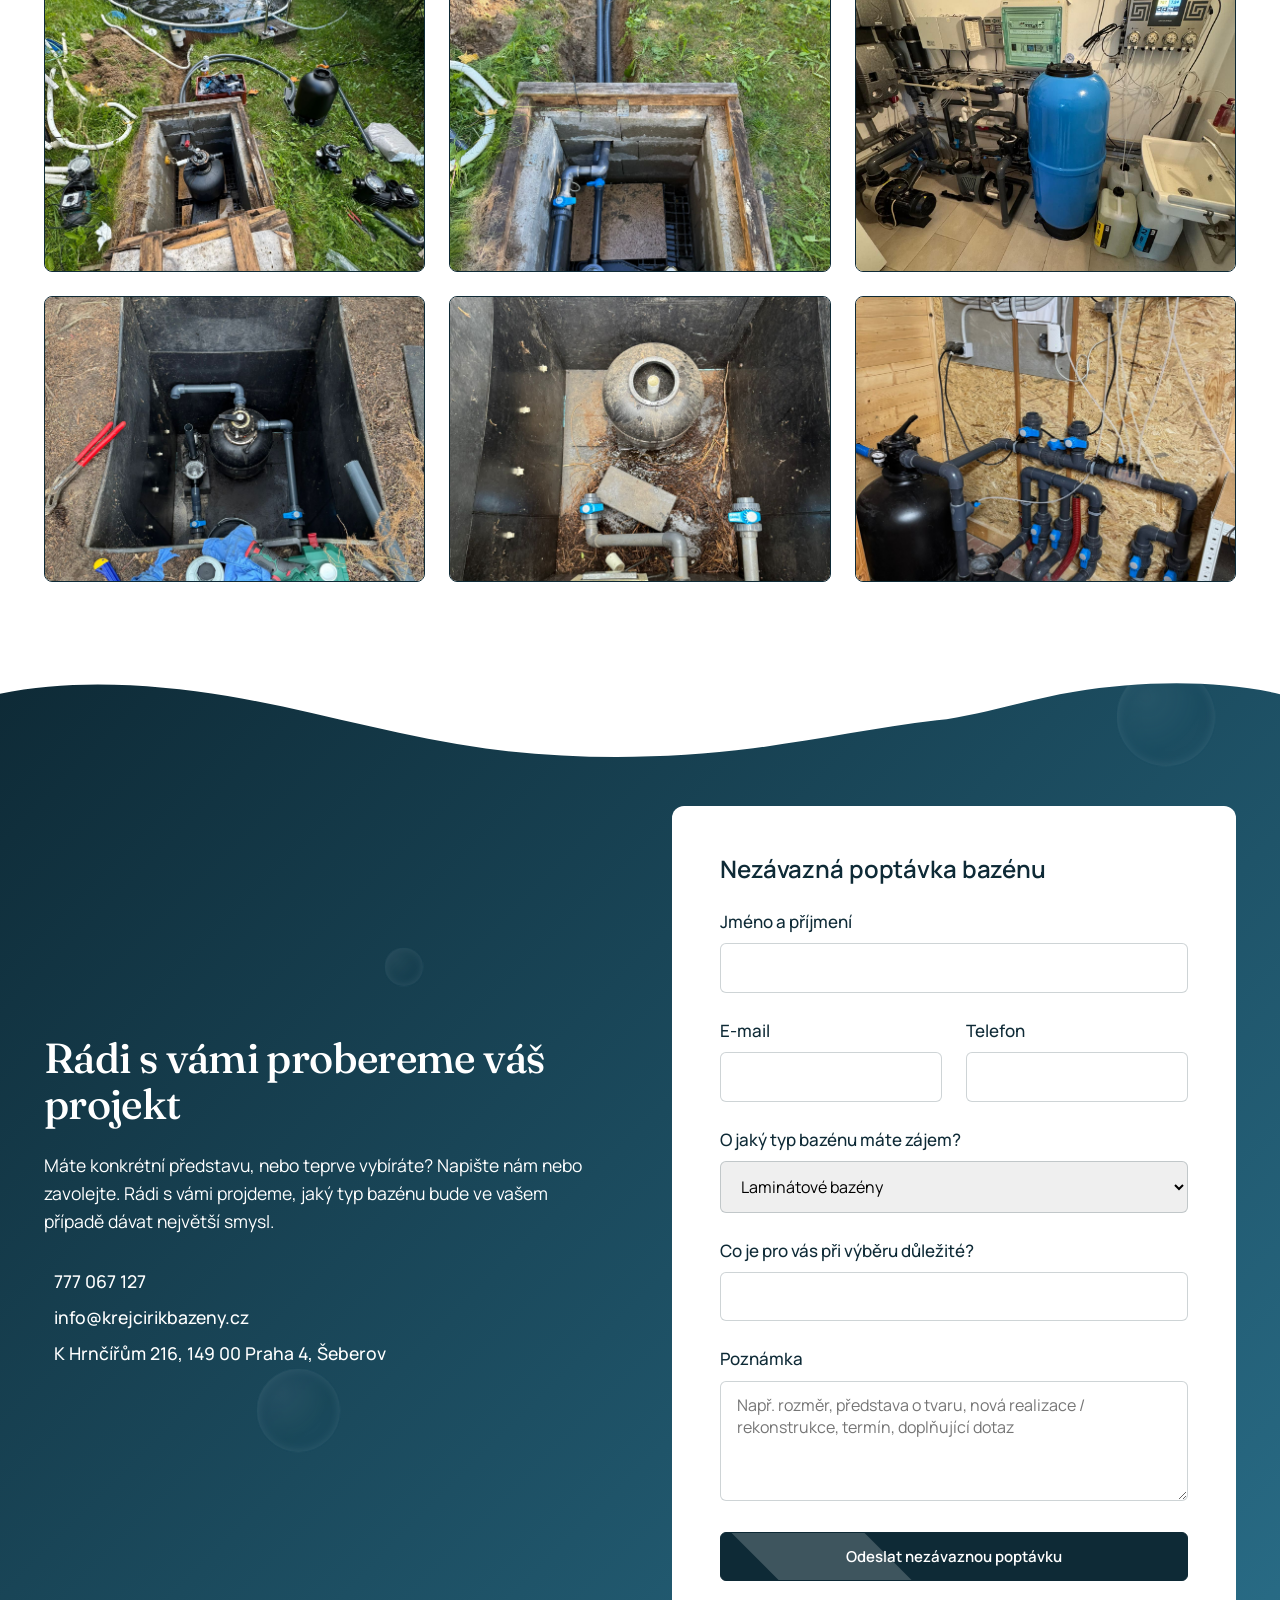
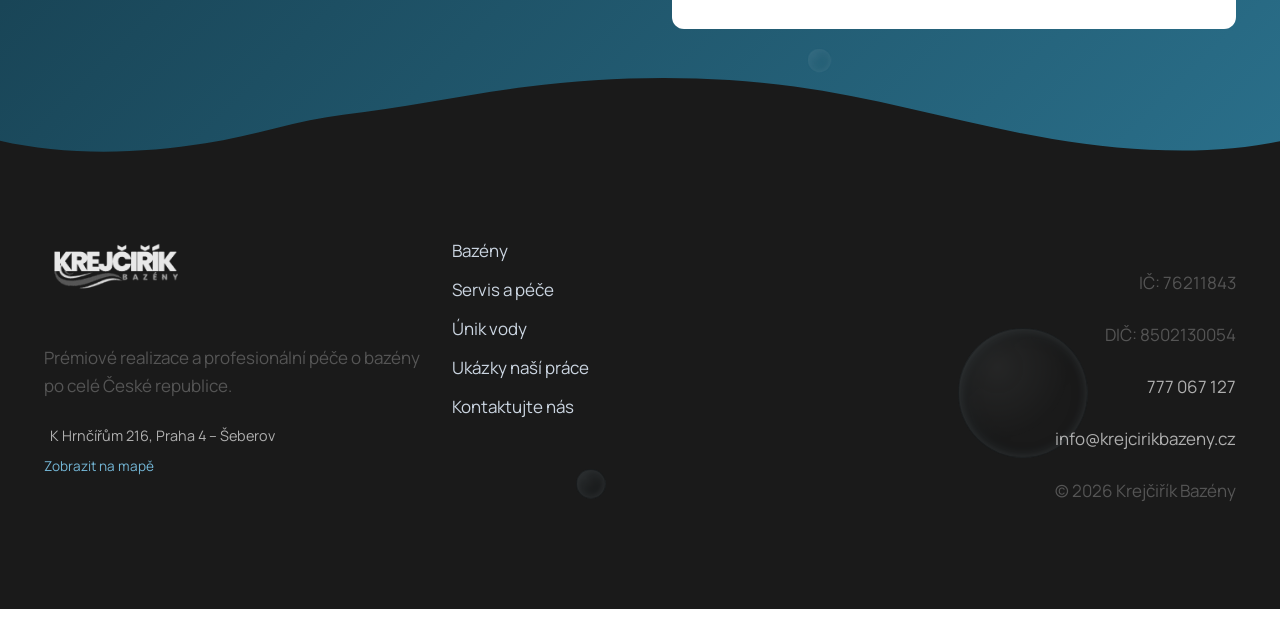
==== commit 1fd901f8: "Update footer nav: Bazény, add Únik vody, rename to Ukázky naší práce" ====
--- a/index.html
+++ b/index.html
@@ -512,9 +512,10 @@
                 </address>
             </div>
             <div class="footer-nav" data-aos="fade-up" data-aos-delay="100">
-                <a href="#bazeny">Nové bazény</a>
-                <a href="#servis">Servis a péče</a>
-                <a href="#realizace">Ukázky realizací</a>
+                <a href="bazeny.html">Bazény</a>
+                <a href="servis.html">Servis a péče</a>
+                <a href="unik-vody.html">Únik vody</a>
+                <a href="#realizace">Ukázky naší práce</a>
                 <a href="#kontakt">Kontaktujte nás</a>
             </div>
             <div class="footer-legal text-right" data-aos="fade-up" data-aos-delay="200">
